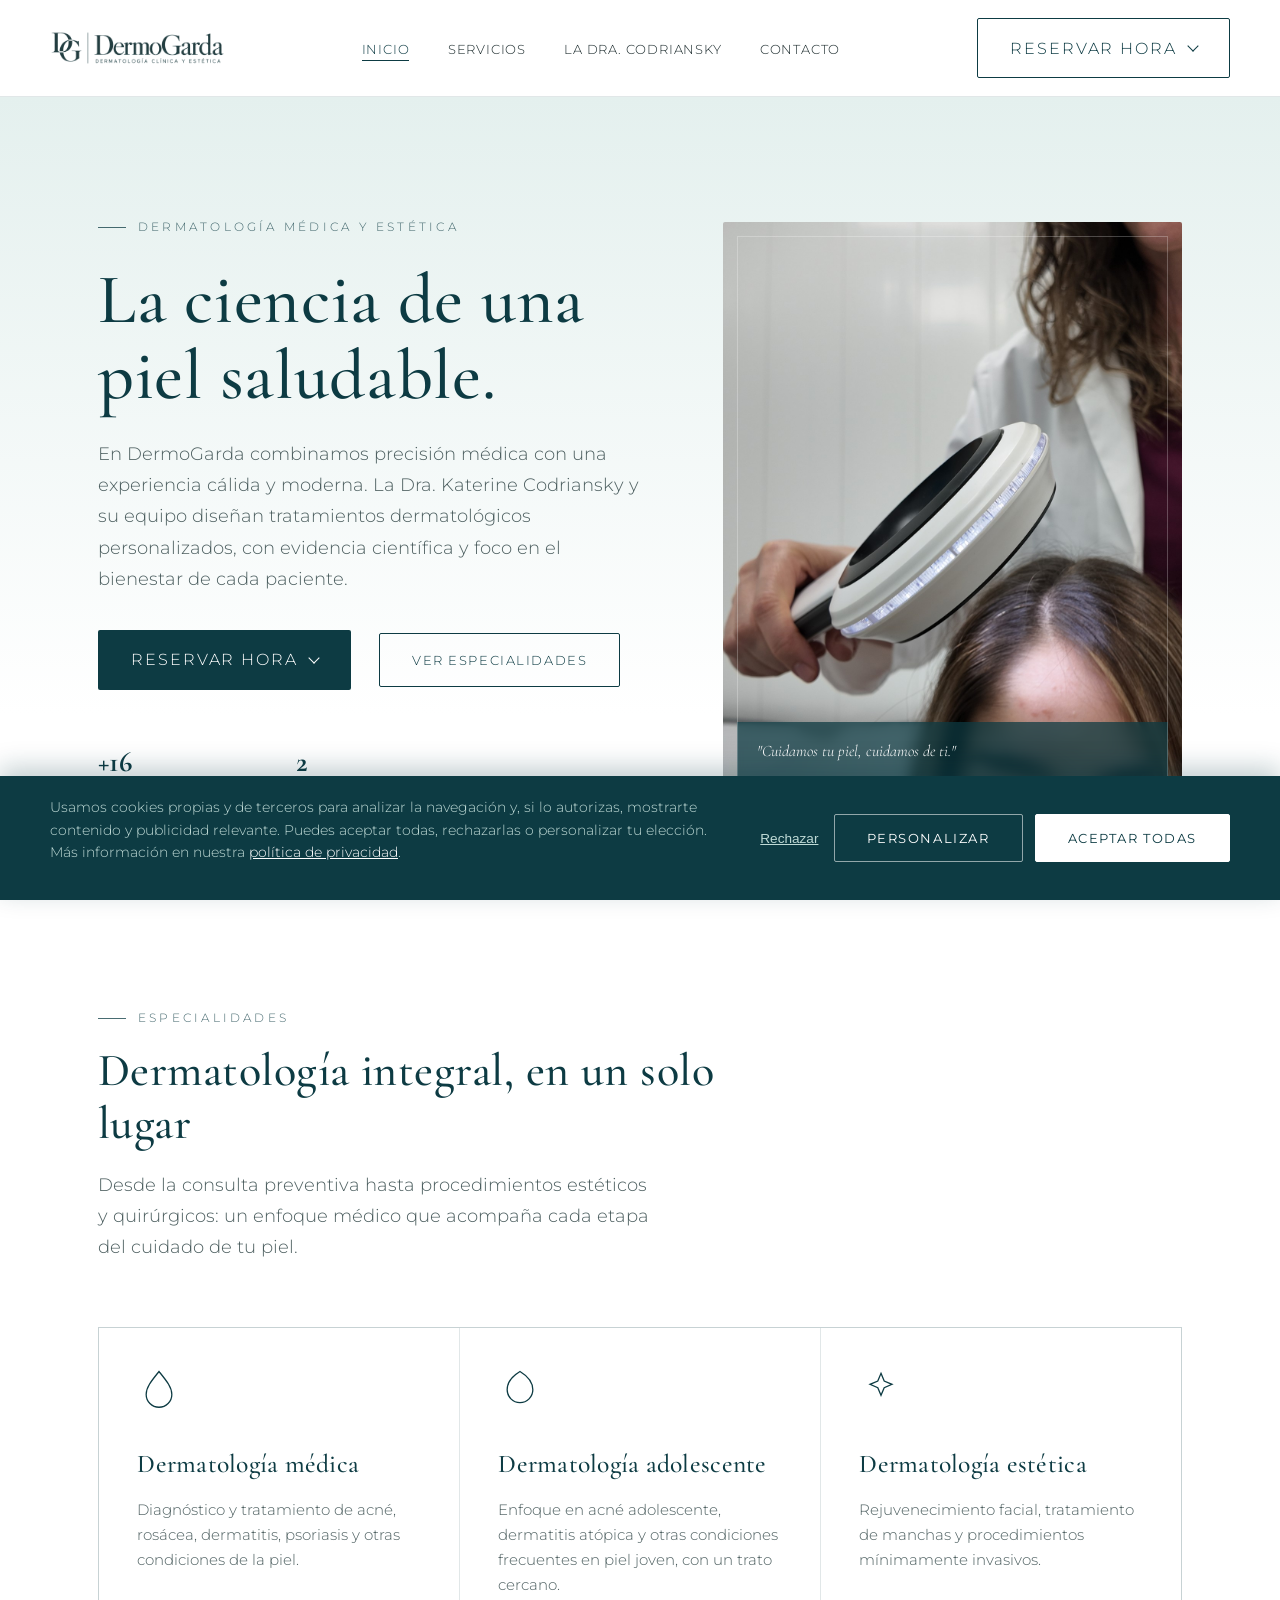
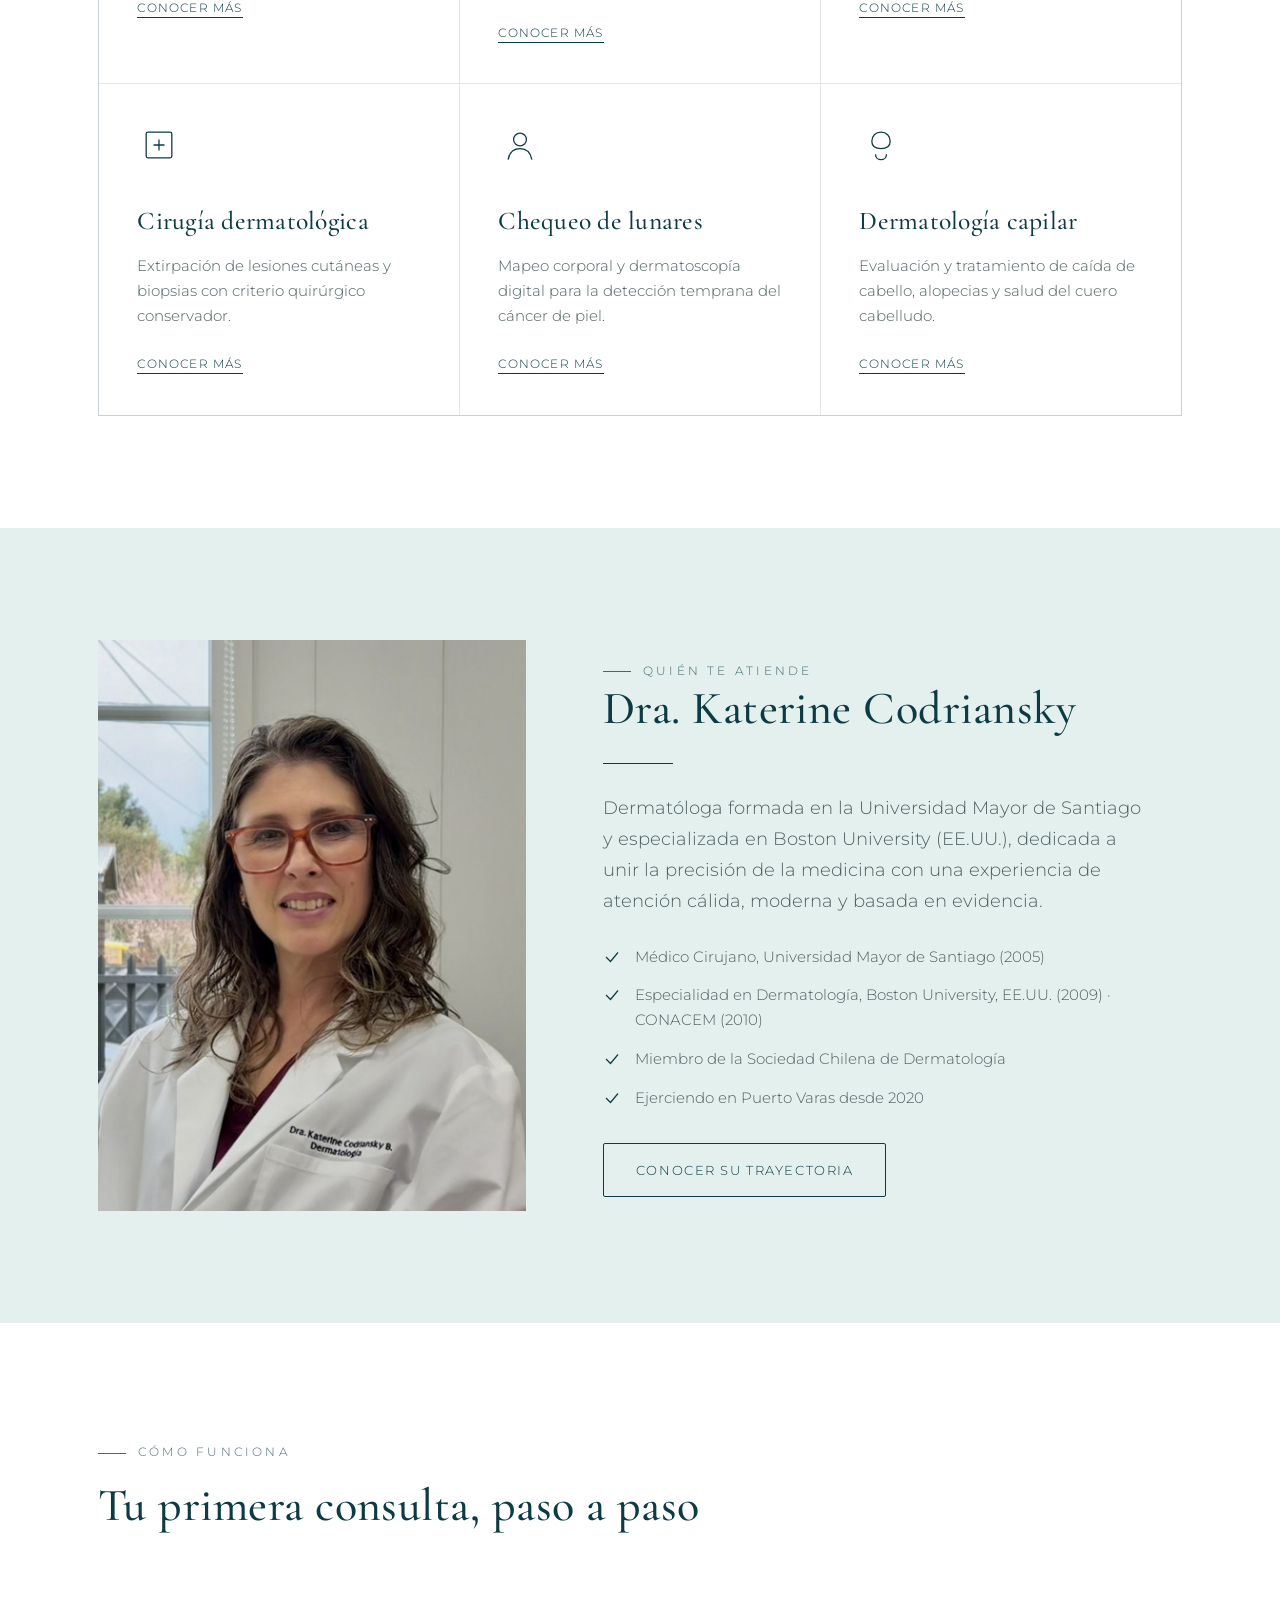
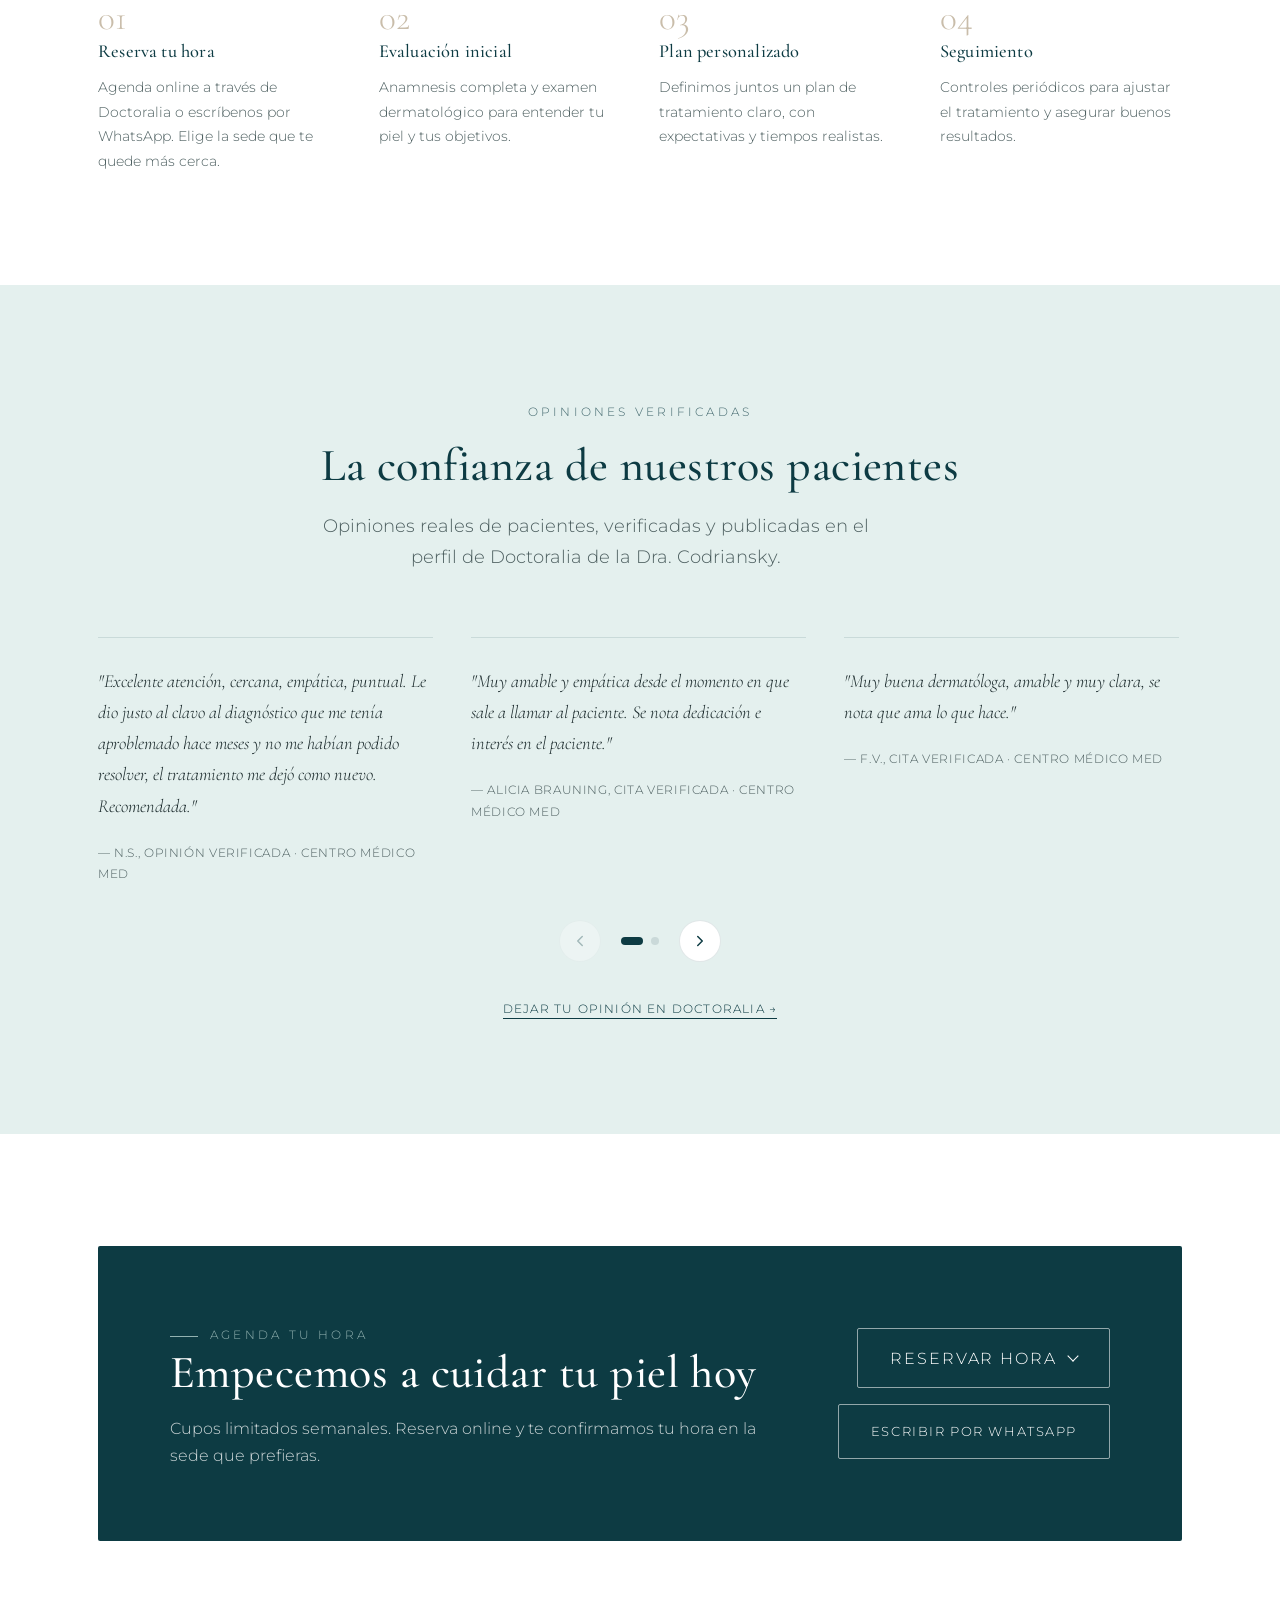
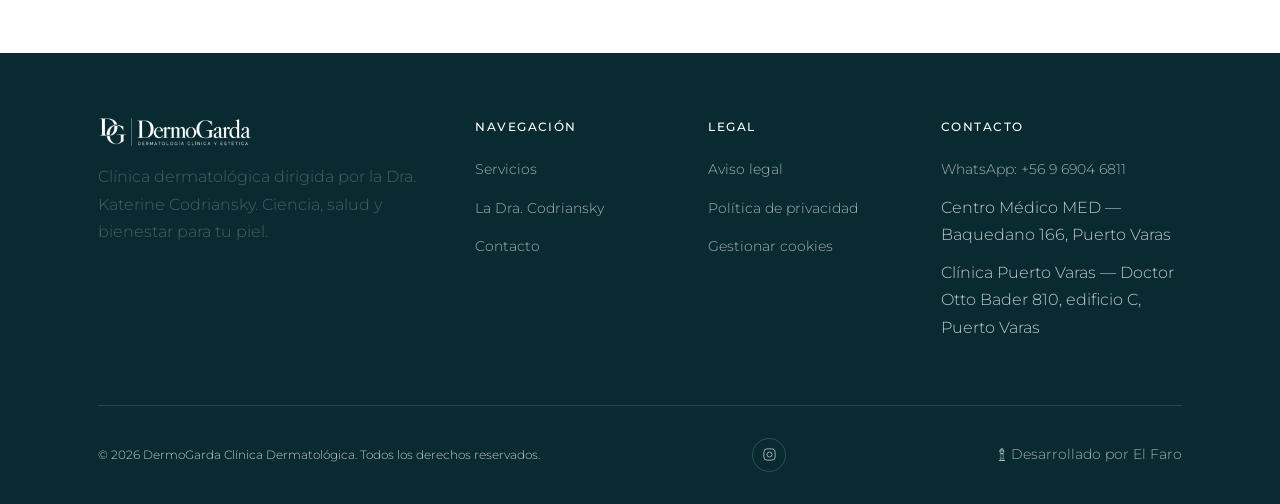
==== index.html @ f6bc2424 "Actualizar alt text del hero (foto de tricoscopía)" ====
<!DOCTYPE html>
<html lang="es-CL">
<head>
<meta charset="UTF-8" />
<meta name="viewport" content="width=device-width, initial-scale=1.0" />
<title>DermoGarda | Clínica Dermatológica de la Dra. Katerine Codriansky en Puerto Varas</title>
<meta name="description" content="DermoGarda es la clínica dermatológica de la Dra. Katerine Codriansky en Puerto Varas. Dermatología médica, estética y quirúrgica con un enfoque científico y cercano. Reserva tu hora online." />
<link rel="canonical" href="https://dermaren-web.netlify.app/" />
<meta name="robots" content="index, follow" />

<!-- Open Graph / Social -->
<meta property="og:type" content="website" />
<meta property="og:site_name" content="DermoGarda — Clínica Dermatológica" />
<meta property="og:title" content="DermoGarda | Clínica Dermatológica de la Dra. Katerine Codriansky" />
<meta property="og:description" content="Dermatología médica, estética y quirúrgica en Puerto Varas. Ciencia, salud y bienestar para tu piel." />
<meta property="og:url" content="https://dermaren-web.netlify.app/" />
<meta property="og:image" content="https://dermaren-web.netlify.app/assets/img/og-dermaren.jpg" />
<meta property="og:locale" content="es_CL" />
<meta name="twitter:card" content="summary_large_image" />

<link rel="icon" href="/favicon.svg" type="image/svg+xml" />
<link rel="manifest" href="/site.webmanifest" />

<!-- Tipografías -->
<link rel="preconnect" href="https://fonts.googleapis.com" />
<link rel="preconnect" href="https://fonts.gstatic.com" crossorigin />
<link href="https://fonts.googleapis.com/css2?family=Cormorant+Garamond:ital,wght@0,400;0,500;0,600;1,400&family=Montserrat:wght@300;400;500;600&display=swap" rel="stylesheet" />

<link rel="stylesheet" href="/assets/css/style.css" />

<!--
  ============================================================
  SLOT: Google Tag Manager (head)
  Reemplazar GTM-XXXXXXX por el ID real del contenedor GTM.
  Desde GTM se administran GA4, Google Ads y Meta Pixel (vía tags),
  evitando así múltiples scripts sueltos en el código fuente.
  ============================================================
-->
<!-- <script>(function(w,d,s,l,i){w[l]=w[l]||[];w[l].push({'gtm.start':new Date().getTime(),event:'gtm.js'});var f=d.getElementsByTagName(s)[0],j=d.createElement(s),dl=l!='dataLayer'?'&l='+l:'';j.async=true;j.src='https://www.googletagmanager.com/gtm.js?id='+i+dl;f.parentNode.insertBefore(j,f);})(window,document,'script','dataLayer','GTM-XXXXXXX');</script> -->

<!-- SLOT: Google Search Console (verificación por meta tag, alternativa a archivo HTML) -->
<!-- <meta name="google-site-verification" content="PENDIENTE_CODIGO_SEARCH_CONSOLE" /> -->

<!-- ============ JSON-LD: MedicalBusiness / Physician (GEO + SEO) ============ -->
<script type="application/ld+json">
{
  "@context": "https://schema.org",
  "@type": "MedicalClinic",
  "name": "DermoGarda Clínica Dermatológica",
  "alternateName": "DermoGarda",
  "url": "https://dermaren-web.netlify.app/",
  "image": "https://dermaren-web.netlify.app/assets/img/og-dermaren.jpg",
  "description": "Clínica dermatológica dirigida por la Dra. Katerine Codriansky, especializada en dermatología médica, estética y quirúrgica en Puerto Varas, Chile.",
  "medicalSpecialty": "Dermatology",
  "priceRange": "$$",
  "telephone": ["+56224756060", "+56969046811"],
  "address": [
    {
      "@type": "PostalAddress",
      "name": "Centro Médico MED",
      "streetAddress": "Baquedano 166",
      "addressLocality": "Puerto Varas",
      "addressRegion": "Región de Los Lagos",
      "postalCode": "5550000",
      "addressCountry": "CL"
    },
    {
      "@type": "PostalAddress",
      "name": "Clínica Puerto Varas",
      "streetAddress": "Doctor Otto Bader 810, Centro Dermatológico, edificio C, 3er piso",
      "addressLocality": "Puerto Varas",
      "addressRegion": "Región de Los Lagos",
      "postalCode": "5610000",
      "addressCountry": "CL"
    }
  ],
  "sameAs": [
    "https://www.doctoralia.cl/perfil/katerine-codriansky",
    "https://www.linkedin.com/in/katerine-codriansky-0890267b/",
    "https://wa.me/56969046811"
  ],
  "contactPoint": {
    "@type": "ContactPoint",
    "contactType": "customer service",
    "telephone": "+56969046811",
    "url": "https://wa.me/56969046811",
    "areaServed": "CL",
    "availableLanguage": "Spanish"
  },
  "founder": {
    "@type": "Physician",
    "name": "Dra. Katerine Codriansky",
    "medicalSpecialty": "Dermatology",
    "jobTitle": "Dermatóloga",
    "alumniOf": [
      { "@type": "CollegeOrUniversity", "name": "Universidad Mayor de Santiago" },
      { "@type": "CollegeOrUniversity", "name": "Boston University" }
    ],
    "memberOf": { "@type": "Organization", "name": "Sociedad Chilena de Dermatología" }
  },
  "potentialAction": {
    "@type": "ReserveAction",
    "target": {
      "@type": "EntryPoint",
      "urlTemplate": "https://www.doctoralia.cl/perfil/katerine-codriansky?saasonly=true",
      "actionPlatform": ["http://schema.org/DesktopWebPlatform", "http://schema.org/MobileWebPlatform"]
    },
    "result": { "@type": "Reservation", "name": "Reserva de hora dermatológica" }
  }
}
</script>
</head>
<body>

<!-- SLOT: Google Tag Manager (noscript, inmediatamente después de <body>) -->
<!-- <noscript><iframe src="https://www.googletagmanager.com/ns.html?id=GTM-XXXXXXX" height="0" width="0" style="display:none;visibility:hidden"></iframe></noscript> -->

<a class="visualmente-oculto" href="#contenido">Saltar al contenido</a>

<div class="cookies-banner" data-cookies-banner hidden role="region" aria-label="Preferencias de cookies">
  <div class="cookies-banner-inner">
    <p class="cookies-banner-texto">
      Usamos cookies propias y de terceros para analizar la navegación y, si lo autorizas, mostrarte contenido y publicidad relevante. Puedes aceptar todas, rechazarlas o personalizar tu elección. Más información en nuestra <a href="/aviso-legal.html#privacidad">política de privacidad</a>.
    </p>
    <div class="cookies-banner-acciones">
      <button type="button" class="btn-texto" data-cookies-rechazar>Rechazar</button>
      <button type="button" class="btn btn-sobre-oscuro" data-cookies-personalizar>Personalizar</button>
      <button type="button" class="btn btn-cookies-aceptar" data-cookies-aceptar>Aceptar todas</button>
    </div>
  </div>
</div>

<div class="cookies-modal" data-cookies-modal hidden role="dialog" aria-modal="true" aria-labelledby="cookies-modal-titulo">
  <div class="cookies-modal-caja">
    <h2 id="cookies-modal-titulo">Preferencias de cookies</h2>
    <p>Elige qué tipos de cookies quieres permitir. Las necesarias no se pueden desactivar porque son indispensables para el funcionamiento del sitio.</p>

    <div class="cookies-categoria">
      <div class="cookies-categoria-info">
        <h3>Necesarias</h3>
        <p>Permiten el funcionamiento básico del sitio (navegación, menú, preferencias). Siempre activas.</p>
      </div>
      <label class="cookies-switch">
        <input type="checkbox" checked disabled aria-label="Cookies necesarias, siempre activas" />
        <span class="cookies-switch-track"></span>
      </label>
    </div>

    <div class="cookies-categoria">
      <div class="cookies-categoria-info">
        <h3>Analíticas</h3>
        <p>Nos ayudan a entender cómo se usa el sitio (Google Analytics) para mejorar la experiencia.</p>
      </div>
      <label class="cookies-switch">
        <input type="checkbox" data-cookies-toggle="analiticas" aria-label="Permitir cookies analíticas" />
        <span class="cookies-switch-track"></span>
      </label>
    </div>

    <div class="cookies-categoria">
      <div class="cookies-categoria-info">
        <h3>Marketing</h3>
        <p>Permiten mostrar publicidad relevante en Google y Meta (Instagram/Facebook) según tu interés.</p>
      </div>
      <label class="cookies-switch">
        <input type="checkbox" data-cookies-toggle="marketing" aria-label="Permitir cookies de marketing" />
        <span class="cookies-switch-track"></span>
      </label>
    </div>

    <div class="cookies-modal-acciones">
      <button type="button" class="btn btn-secundario" data-cookies-cerrar>Cancelar</button>
      <button type="button" class="btn btn-primario" data-cookies-guardar>Guardar preferencias</button>
    </div>
  </div>
</div>

<header class="encabezado">
  <div class="barra-nav contenedor" style="padding-left:0; padding-right:0;">
    <a href="/" class="marca" aria-label="DermoGarda — Inicio">
      <img src="/assets/img/logo-dermogarda.png" alt="DermoGarda — Dermatología clínica y estética" class="marca-logo" width="300" height="58" />
    </a>

    <nav aria-label="Navegación principal">
      <ul class="nav-links">
        <li><a href="/" aria-current="page">Inicio</a></li>
        <li><a href="/servicios.html">Servicios</a></li>
        <li><a href="/sobre-la-doctora.html">La Dra. Codriansky</a></li>
        <li><a href="/contacto.html">Contacto</a></li>
      </ul>
    </nav>

    <div class="nav-cta">
      <div class="reserva-dropdown">
        <button type="button" class="btn btn-secundario reserva-trigger" data-evento-reserva="nav" aria-haspopup="true" aria-expanded="false">Reservar hora</button>
        <div class="reserva-menu" role="menu">
          <div class="reserva-menu-grupo">
            <span class="reserva-menu-titulo">Clínica Puerto Varas (CPV)</span>
            <a href="tel:+56652333250" role="menuitem">Fono +56 65 233 3250</a>
            <a href="tel:+56652333251" role="menuitem">Fono +56 65 233 3251</a>
          </div>
          <div class="reserva-menu-grupo">
            <span class="reserva-menu-titulo">Centro Médico MED</span>
            <a href="https://wa.me/56969046811" target="_blank" rel="noopener" role="menuitem">WhatsApp</a>
            <a href="https://www.doctoralia.cl/perfil/katerine-codriansky?saasonly=true" target="_blank" rel="noopener" role="menuitem">Doctoralia</a>
          </div>
        </div>
      </div>
      <button class="nav-toggle" aria-label="Abrir menú" aria-expanded="false">
        <span></span><span></span><span></span>
      </button>
    </div>
  </div>
</header>

<main id="contenido">

  <!-- HERO -->
  <section class="hero">
    <div class="contenedor hero-grid">
      <div class="hero-copy" data-reveal>
        <span class="kicker">Dermatología médica y estética</span>
        <h1>La ciencia de una piel saludable.</h1>
        <p class="lead">
          En DermoGarda combinamos precisión médica con una experiencia cálida y moderna.
          La Dra. Katerine Codriansky y su equipo diseñan tratamientos dermatológicos
          personalizados, con evidencia científica y foco en el bienestar de cada paciente.
        </p>
        <div class="hero-acciones">
          <div class="reserva-dropdown">
            <button type="button" class="btn btn-primario reserva-trigger" data-evento-reserva="hero" aria-haspopup="true" aria-expanded="false">Reservar hora</button>
            <div class="reserva-menu" role="menu">
              <div class="reserva-menu-grupo">
                <span class="reserva-menu-titulo">Clínica Puerto Varas (CPV)</span>
                <a href="tel:+56652333250" role="menuitem">Fono +56 65 233 3250</a>
                <a href="tel:+56652333251" role="menuitem">Fono +56 65 233 3251</a>
              </div>
              <div class="reserva-menu-grupo">
                <span class="reserva-menu-titulo">Centro Médico MED</span>
                <a href="https://wa.me/56969046811" target="_blank" rel="noopener" role="menuitem">WhatsApp</a>
                <a href="https://www.doctoralia.cl/perfil/katerine-codriansky?saasonly=true" target="_blank" rel="noopener" role="menuitem">Doctoralia</a>
              </div>
            </div>
          </div>
          <a href="/servicios.html" class="btn btn-secundario">Ver especialidades</a>
        </div>

        <div class="hero-confianza">
          <div class="hero-confianza-item"><strong>+16</strong><span>Años de trayectoria</span></div>
          <div class="hero-confianza-item"><strong>2</strong><span>Sedes en Puerto Varas</span></div>
        </div>
      </div>

      <div class="hero-visual" data-reveal>
        <img src="/assets/img/hero-consulta.jpg" alt="Dra. Katerine Codriansky realizando una evaluación capilar con tricoscopio en DermoGarda" loading="eager" />
        <p class="hero-visual-caption">"Cuidamos tu piel, cuidamos de ti."</p>
      </div>
    </div>
  </section>

  <!-- ESPECIALIDADES -->
  <section id="servicios">
    <div class="contenedor">
      <div class="encabezado-seccion" data-reveal>
        <span class="kicker">Especialidades</span>
        <h2>Dermatología integral, en un solo lugar</h2>
        <p class="lead">
          Desde la consulta preventiva hasta procedimientos estéticos y quirúrgicos:
          un enfoque médico que acompaña cada etapa del cuidado de tu piel.
        </p>
      </div>
    </div>

    <div class="contenedor">
      <div class="servicios-grid" data-reveal>
        <article class="servicio-card">
          <svg class="servicio-icono" viewBox="0 0 48 48" fill="none" stroke="currentColor" stroke-width="1.4"><path d="M24 6c8 10 14 17 14 25a14 14 0 1 1-28 0c0-8 6-15 14-25Z"/></svg>
          <h3>Dermatología médica</h3>
          <p>Diagnóstico y tratamiento de acné, rosácea, dermatitis, psoriasis y otras condiciones de la piel.</p>
          <a href="/servicios.html#medica" class="servicio-enlace">Conocer más</a>
        </article>

        <article class="servicio-card">
          <svg class="servicio-icono" viewBox="0 0 48 48" fill="none" stroke="currentColor" stroke-width="1.4"><path d="M24 6C14 12 10 18 10 26a14 14 0 0 0 28 0c0-8-4-14-14-20Z"/></svg>
          <h3>Dermatología adolescente</h3>
          <p>Enfoque en acné adolescente, dermatitis atópica y otras condiciones frecuentes en piel joven, con un trato cercano.</p>
          <a href="/servicios.html#pediatrica" class="servicio-enlace">Conocer más</a>
        </article>

        <article class="servicio-card">
          <svg class="servicio-icono" viewBox="0 0 48 48" fill="none" stroke="currentColor" stroke-width="1.4"><path d="M24 8l3.5 8.4L36 20l-8.5 3.6L24 32l-3.5-8.4L12 20l8.5-3.6L24 8Z"/></svg>
          <h3>Dermatología estética</h3>
          <p>Rejuvenecimiento facial, tratamiento de manchas y procedimientos mínimamente invasivos.</p>
          <a href="/servicios.html#estetica" class="servicio-enlace">Conocer más</a>
        </article>

        <article class="servicio-card">
          <svg class="servicio-icono" viewBox="0 0 48 48" fill="none" stroke="currentColor" stroke-width="1.4"><rect x="10" y="10" width="28" height="28" rx="2"/><path d="M18 24h12M24 18v12"/></svg>
          <h3>Cirugía dermatológica</h3>
          <p>Extirpación de lesiones cutáneas y biopsias con criterio quirúrgico conservador.</p>
          <a href="/servicios.html#cirugia" class="servicio-enlace">Conocer más</a>
        </article>

        <article class="servicio-card">
          <svg class="servicio-icono" viewBox="0 0 48 48" fill="none" stroke="currentColor" stroke-width="1.4"><circle cx="24" cy="18" r="7"/><path d="M11 40c1.5-8 6-12 13-12s11.5 4 13 12"/></svg>
          <h3>Chequeo de lunares</h3>
          <p>Mapeo corporal y dermatoscopía digital para la detección temprana del cáncer de piel.</p>
          <a href="/servicios.html#chequeo" class="servicio-enlace">Conocer más</a>
        </article>

        <article class="servicio-card">
          <svg class="servicio-icono" viewBox="0 0 48 48" fill="none" stroke="currentColor" stroke-width="1.4"><path d="M14 20c0-6 4-10 10-10s10 4 10 10-4 8-10 8-10-2-10-8Z"/><path d="M18 34c0 4 3 6 6 6s6-2 6-6"/></svg>
          <h3>Dermatología capilar</h3>
          <p>Evaluación y tratamiento de caída de cabello, alopecias y salud del cuero cabelludo.</p>
          <a href="/servicios.html#capilar" class="servicio-enlace">Conocer más</a>
        </article>
      </div>
    </div>
  </section>

  <!-- SOBRE LA DOCTORA (resumen) -->
  <section class="seccion-suave">
    <div class="contenedor sobre-grid">
      <div class="sobre-foto" data-reveal>
        <img src="/assets/img/dra-codriansky.jpg" alt="Dra. Katerine Codriansky, dermatóloga fundadora de DermoGarda" />
      </div>
      <div data-reveal>
        <span class="kicker">Quién te atiende</span>
        <h2>Dra. Katerine Codriansky</h2>
        <div class="linea-firma"></div>
        <p class="lead">
          Dermatóloga formada en la Universidad Mayor de Santiago y especializada en
          Boston University (EE.UU.), dedicada a unir la precisión de la medicina con
          una experiencia de atención cálida, moderna y basada en evidencia.
        </p>
        <ul class="lista-credenciales">
          <li><svg viewBox="0 0 24 24" fill="none" stroke="currentColor" stroke-width="1.6"><path d="M4 12l6 6L20 6"/></svg> Médico Cirujano, Universidad Mayor de Santiago (2005)</li>
          <li><svg viewBox="0 0 24 24" fill="none" stroke="currentColor" stroke-width="1.6"><path d="M4 12l6 6L20 6"/></svg> Especialidad en Dermatología, Boston University, EE.UU. (2009) · CONACEM (2010)</li>
          <li><svg viewBox="0 0 24 24" fill="none" stroke="currentColor" stroke-width="1.6"><path d="M4 12l6 6L20 6"/></svg> Miembro de la Sociedad Chilena de Dermatología</li>
          <li><svg viewBox="0 0 24 24" fill="none" stroke="currentColor" stroke-width="1.6"><path d="M4 12l6 6L20 6"/></svg> Ejerciendo en Puerto Varas desde 2020</li>
        </ul>
        <div class="hero-acciones" style="margin-top:2rem;">
          <a href="/sobre-la-doctora.html" class="btn btn-secundario">Conocer su trayectoria</a>
        </div>
      </div>
    </div>
  </section>

  <!-- PROCESO -->
  <section>
    <div class="contenedor">
      <div class="encabezado-seccion" data-reveal>
        <span class="kicker">Cómo funciona</span>
        <h2>Tu primera consulta, paso a paso</h2>
      </div>
      <div class="pasos" data-reveal>
        <div class="paso">
          <h3>Reserva tu hora</h3>
          <p>Agenda online a través de Doctoralia o escríbenos por WhatsApp. Elige la sede que te quede más cerca.</p>
        </div>
        <div class="paso">
          <h3>Evaluación inicial</h3>
          <p>Anamnesis completa y examen dermatológico para entender tu piel y tus objetivos.</p>
        </div>
        <div class="paso">
          <h3>Plan personalizado</h3>
          <p>Definimos juntos un plan de tratamiento claro, con expectativas y tiempos realistas.</p>
        </div>
        <div class="paso">
          <h3>Seguimiento</h3>
          <p>Controles periódicos para ajustar el tratamiento y asegurar buenos resultados.</p>
        </div>
      </div>
    </div>
  </section>

  <!-- TESTIMONIOS -->
  <section class="seccion-suave">
    <div class="contenedor">
      <div class="encabezado-seccion centrado" data-reveal style="margin-left:auto;margin-right:auto;">
        <span class="kicker">Opiniones verificadas</span>
        <h2>La confianza de nuestros pacientes</h2>
        <p class="lead">Opiniones reales de pacientes, verificadas y publicadas en el perfil de Doctoralia de la Dra. Codriansky.</p>
      </div>
      <div class="testimonios-carrusel" data-reveal data-carrusel>
        <div class="testimonios-track" data-carrusel-track tabindex="0" aria-label="Opiniones de pacientes, desplázate para ver más">
          <div class="testimonio" data-carrusel-slide>
            <p>"Excelente atención, cercana, empática, puntual. Le dio justo al clavo al diagnóstico que me tenía aproblemado hace meses y no me habían podido resolver, el tratamiento me dejó como nuevo. Recomendada."</p>
            <div class="testimonio-autor">— N.S., opinión verificada · Centro Médico MED</div>
          </div>
          <div class="testimonio" data-carrusel-slide>
            <p>"Muy amable y empática desde el momento en que sale a llamar al paciente. Se nota dedicación e interés en el paciente."</p>
            <div class="testimonio-autor">— Alicia Brauning, cita verificada · Centro Médico MED</div>
          </div>
          <div class="testimonio" data-carrusel-slide>
            <p>"Muy buena dermatóloga, amable y muy clara, se nota que ama lo que hace."</p>
            <div class="testimonio-autor">— F.V., cita verificada · Centro Médico MED</div>
          </div>
          <div class="testimonio" data-carrusel-slide>
            <p>"Es una muy buena dermatóloga, muy apasionada por lo que hace, dedicada y tiene un excelente trato con los pacientes. Se nota que ama su trabajo y también a los pacientes. Excelente doctora en todos sentidos."</p>
            <div class="testimonio-autor">— B.C.C., opinión verificada · Clínica Puerto Varas</div>
          </div>
          <div class="testimonio" data-carrusel-slide>
            <p>"Excelente atención, 100% recomendable. Muy dedicada, revisa y consulta. Además permite que le hagan consultas. Empática, escucha y resuelve."</p>
            <div class="testimonio-autor">— Adriana, cita verificada · Centro Médico MED</div>
          </div>
        </div>
        <div class="carrusel-controles">
          <button type="button" class="carrusel-btn" data-carrusel-prev aria-label="Opinión anterior">
            <svg viewBox="0 0 24 24" fill="none" stroke="currentColor" stroke-width="2" stroke-linecap="round" stroke-linejoin="round"><path d="M15 18l-6-6 6-6"/></svg>
          </button>
          <div class="carrusel-dots" data-carrusel-dots></div>
          <button type="button" class="carrusel-btn" data-carrusel-next aria-label="Opinión siguiente">
            <svg viewBox="0 0 24 24" fill="none" stroke="currentColor" stroke-width="2" stroke-linecap="round" stroke-linejoin="round"><path d="M9 18l6-6-6-6"/></svg>
          </button>
        </div>
      </div>
      <p style="margin-top:2rem;text-align:center;">
        <a href="https://www.doctoralia.cl/perfil/katerine-codriansky?saasonly=true" target="_blank" rel="noopener" class="servicio-enlace">Dejar tu opinión en Doctoralia →</a>
      </p>
    </div>
  </section>

  <!-- CTA RESERVA -->
  <section>
    <div class="contenedor">
      <div class="cta-reserva" data-reveal>
        <div>
          <span class="kicker" style="color:var(--verde-agua);">Agenda tu hora</span>
          <h2>Empecemos a cuidar tu piel hoy</h2>
          <p>Cupos limitados semanales. Reserva online y te confirmamos tu hora en la sede que prefieras.</p>
        </div>
        <div class="cta-reserva-acciones">
          <div class="reserva-dropdown">
            <button type="button" class="btn btn-sobre-oscuro reserva-trigger" data-evento-reserva="cta_seccion" aria-haspopup="true" aria-expanded="false">Reservar hora</button>
            <div class="reserva-menu" role="menu">
              <div class="reserva-menu-grupo">
                <span class="reserva-menu-titulo">Clínica Puerto Varas (CPV)</span>
                <a href="tel:+56652333250" role="menuitem">Fono +56 65 233 3250</a>
                <a href="tel:+56652333251" role="menuitem">Fono +56 65 233 3251</a>
              </div>
              <div class="reserva-menu-grupo">
                <span class="reserva-menu-titulo">Centro Médico MED</span>
                <a href="https://wa.me/56969046811" target="_blank" rel="noopener" role="menuitem">WhatsApp</a>
                <a href="https://www.doctoralia.cl/perfil/katerine-codriansky?saasonly=true" target="_blank" rel="noopener" role="menuitem">Doctoralia</a>
              </div>
            </div>
          </div>
          <a href="https://wa.me/56969046811" target="_blank" rel="noopener" class="btn btn-sobre-oscuro" data-evento-reserva="cta_whatsapp">Escribir por WhatsApp</a>
        </div>
      </div>
    </div>
  </section>

</main>

<footer class="pie">
  <div class="contenedor">
    <div class="pie-grid">
      <div>
        <div class="pie-marca">
          <img src="/assets/img/logo-dermogarda-blanco.png" alt="DermoGarda" class="pie-marca-logo" width="220" height="43" />
        </div>
        <p>Clínica dermatológica dirigida por la Dra. Katerine Codriansky. Ciencia, salud y bienestar para tu piel.</p>
      </div>
      <div>
        <h4>Navegación</h4>
        <ul>
          <li><a href="/servicios.html">Servicios</a></li>
          <li><a href="/sobre-la-doctora.html">La Dra. Codriansky</a></li>
          <li><a href="/contacto.html">Contacto</a></li>
        </ul>
      </div>
      <div>
        <h4>Legal</h4>
        <ul>
          <li><a href="/aviso-legal.html">Aviso legal</a></li>
          <li><a href="/aviso-legal.html#privacidad">Política de privacidad</a></li>
          <li><a href="/aviso-legal.html#cookies" data-cookies-gestionar>Gestionar cookies</a></li>
        </ul>
      </div>
      <div>
        <h4>Contacto</h4>
        <ul>
          <li><a href="https://wa.me/56969046811" target="_blank" rel="noopener">WhatsApp: +56 9 6904 6811</a></li>
          <li>Centro Médico MED — Baquedano 166, Puerto Varas</li>
          <li>Clínica Puerto Varas — Doctor Otto Bader 810, edificio C, Puerto Varas</li>
        </ul>
      </div>
    </div>
    <div class="pie-bottom">
      <span>© <span data-anio>2026</span> DermoGarda Clínica Dermatológica. Todos los derechos reservados.</span>
      <div class="pie-social">
        <a href="https://www.doctoralia.cl/perfil/katerine-codriansky?saasonly=true" aria-label="Perfil en Doctoralia" target="_blank" rel="noopener"><svg viewBox="0 0 24 24" fill="none" stroke="currentColor" stroke-width="1.5"><rect x="3" y="3" width="18" height="18" rx="5"/><circle cx="12" cy="12" r="4"/></svg></a>
      </div>
      <a href="https://elfaro-pv.com" target="_blank" rel="noopener" class="pie-creditos"><img src="/assets/img/icono-elfaro.png" alt="" class="pie-creditos-icono" />Desarrollado por El Faro</a>
    </div>
  </div>
</footer>

<a class="whatsapp-flotante" href="https://wa.me/56969046811" target="_blank" rel="noopener" aria-label="Escríbenos por WhatsApp" data-evento-reserva="whatsapp_flotante">
  <svg viewBox="0 0 24 24" fill="currentColor"><path d="M12 2a10 10 0 0 0-8.6 15L2 22l5.2-1.4A10 10 0 1 0 12 2Zm0 18a8 8 0 0 1-4.1-1.1l-.3-.2-3 .8.8-2.9-.2-.3A8 8 0 1 1 12 20Zm4.4-5.9c-.2-.1-1.4-.7-1.6-.8-.2-.1-.4-.1-.5.1-.2.2-.6.8-.8 1-.1.1-.3.2-.5.1-.7-.3-1.4-.8-2-1.4-.5-.5-1-1.1-1.4-1.7-.1-.2 0-.4.1-.5.1-.1.2-.3.4-.4.1-.1.2-.3.2-.4.1-.1 0-.3 0-.4-.1-.1-.5-1.3-.7-1.8-.2-.4-.4-.4-.5-.4h-.5c-.2 0-.4.1-.6.3-.9.9-1 2.1-.4 3.2.6 1.1 1.5 2.3 2.7 3.3 1.4 1.2 2.6 1.8 3.5 2.1.8.3 1.5.2 2.1-.1.6-.3 1.1-1 1.2-1.4.1-.4.1-.8 0-.9-.1-.1-.3-.1-.5-.2Z"/></svg>
</a>

<script src="/assets/js/main.js"></script>
</body>
</html>
---- assets/css/style.css ----
/* ============================================================
   DERMAREN — Clínica Dermatológica
   Hoja de estilos principal — enfoque minimalista, editorial.
   Paleta: Azul petróleo / Verde agua / Blanco / Champagne / Beige
   Tipografía: Cormorant Garamond (display) + Montserrat (texto)
   ============================================================ */

:root {
  --azul-petroleo: #0d3b43;
  --azul-petroleo-oscuro: #082a30;
  --verde-agua: #bfdad6;
  --verde-agua-suave: #e4f0ee;
  --blanco: #ffffff;
  --champagne: #e6dcc8;
  --beige: #c9bdaa;
  --texto: #1c2b2d;
  --texto-suave: #4d5f60;
  --borde: rgba(13, 59, 67, 0.12);

  --fuente-display: "Cormorant Garamond", "Times New Roman", serif;
  --fuente-texto: "Montserrat", "Helvetica Neue", Arial, sans-serif;

  --espacio-xs: 0.5rem;
  --espacio-s: 1rem;
  --espacio-m: 2rem;
  --espacio-l: 4rem;
  --espacio-xl: 7rem;

  --radio: 2px;
  --transicion: 420ms cubic-bezier(0.22, 1, 0.36, 1);
}

* { box-sizing: border-box; }

html { scroll-behavior: smooth; }

body {
  margin: 0;
  font-family: var(--fuente-texto);
  color: var(--texto);
  background: var(--blanco);
  line-height: 1.7;
  font-weight: 300;
  -webkit-font-smoothing: antialiased;
}

img { max-width: 100%; display: block; }

a { color: inherit; text-decoration: none; }

.contenedor {
  width: 100%;
  max-width: 1180px;
  margin: 0 auto;
  padding: 0 clamp(1.25rem, 4vw, 3rem);
}

h1, h2, h3, h4 {
  font-family: var(--fuente-display);
  font-weight: 500;
  color: var(--azul-petroleo);
  letter-spacing: 0.01em;
  margin: 0;
}

h1 { font-size: clamp(2.6rem, 5.5vw, 4.6rem); line-height: 1.08; font-weight: 500; }
h2 { font-size: clamp(2rem, 3.6vw, 3rem); line-height: 1.15; }
h3 { font-size: clamp(1.3rem, 2vw, 1.6rem); }

.kicker {
  font-family: var(--fuente-texto);
  text-transform: uppercase;
  letter-spacing: 0.28em;
  font-size: 0.72rem;
  color: var(--azul-petroleo);
  opacity: 0.75;
  display: inline-flex;
  align-items: center;
  gap: 0.75rem;
}

.kicker::before {
  content: "";
  width: 28px;
  height: 1px;
  background: currentColor;
  display: inline-block;
}

p { margin: 0 0 1rem; color: var(--texto-suave); font-weight: 300; }
p:last-child { margin-bottom: 0; }

.lead {
  font-size: 1.15rem;
  color: var(--texto-suave);
  max-width: 46ch;
}

/* ---------- Botones ---------- */
.btn {
  display: inline-flex;
  align-items: center;
  gap: 0.6rem;
  padding: 0.95rem 2rem;
  font-family: var(--fuente-texto);
  font-size: 0.82rem;
  letter-spacing: 0.12em;
  text-transform: uppercase;
  border: 1px solid transparent;
  border-radius: var(--radio);
  cursor: pointer;
  transition: background var(--transicion), color var(--transicion), border-color var(--transicion), transform var(--transicion);
  white-space: nowrap;
}

.btn-primario {
  background: var(--azul-petroleo);
  color: var(--blanco);
}
.btn-primario:hover { background: var(--azul-petroleo-oscuro); transform: translateY(-1px); }

.btn-secundario {
  background: transparent;
  color: var(--azul-petroleo);
  border-color: var(--azul-petroleo);
}
.btn-secundario:hover { background: var(--azul-petroleo); color: var(--blanco); }

.btn-sobre-oscuro {
  background: transparent;
  color: var(--blanco);
  border-color: rgba(255,255,255,0.55);
}
.btn-sobre-oscuro:hover { background: var(--blanco); color: var(--azul-petroleo); }

/* ---------- Header ---------- */
.encabezado {
  position: sticky;
  top: 0;
  z-index: 100;
  background: rgba(255,255,255,0.9);
  backdrop-filter: blur(10px);
  border-bottom: 1px solid var(--borde);
}

.barra-nav {
  display: flex;
  align-items: center;
  justify-content: space-between;
  padding: 1.15rem clamp(1.25rem, 4vw, 3rem);
}

.marca {
  display: flex;
  align-items: center;
  gap: 0.7rem;
  font-family: var(--fuente-display);
}

.marca-logo { height: 34px; width: auto; display: block; }

.nav-links {
  display: flex;
  align-items: center;
  gap: 2.4rem;
  list-style: none;
  margin: 0;
  padding: 0;
}

.nav-links a {
  font-size: 0.82rem;
  letter-spacing: 0.06em;
  text-transform: uppercase;
  color: var(--texto);
  position: relative;
  padding-bottom: 4px;
}

.nav-links a::after {
  content: "";
  position: absolute;
  left: 0; bottom: 0;
  width: 0;
  height: 1px;
  background: var(--azul-petroleo);
  transition: width var(--transicion);
}

.nav-links a:hover::after, .nav-links a[aria-current="page"]::after { width: 100%; }
.nav-links a[aria-current="page"] { color: var(--azul-petroleo); }

.nav-cta { display: flex; align-items: center; gap: 1.5rem; }

.nav-toggle {
  display: none;
  background: none;
  border: none;
  cursor: pointer;
  padding: 0.4rem;
}
.nav-toggle span {
  display: block;
  width: 24px;
  height: 1px;
  background: var(--azul-petroleo);
  margin: 6px 0;
  transition: transform var(--transicion), opacity var(--transicion);
}

/* ---------- Hero ---------- */
.hero {
  position: relative;
  padding: clamp(3.5rem, 9vw, 7rem) 0 clamp(3rem, 7vw, 5rem);
  background: linear-gradient(180deg, var(--verde-agua-suave) 0%, var(--blanco) 78%);
  /* overflow-x (no overflow: hidden en ambos ejes): evita scroll horizontal
     de las animaciones data-reveal sin recortar verticalmente el menú de
     "Reservar hora" cuando se abre cerca del borde inferior de la sección
     (bug reportado 2026-09-16) */
  overflow-x: hidden;
}

.hero-grid {
  display: grid;
  grid-template-columns: 1.1fr 0.9fr;
  gap: clamp(2rem, 5vw, 4rem);
  align-items: center;
}

.hero-copy .kicker { margin-bottom: 1.5rem; }
.hero-copy h1 { margin-bottom: 1.5rem; }
.hero-copy p.lead { margin-bottom: 2.25rem; }

.hero-acciones {
  display: flex;
  align-items: center;
  gap: 1.75rem;
  flex-wrap: wrap;
}

.hero-confianza {
  margin-top: 3rem;
  display: flex;
  gap: clamp(1.5rem, 4vw, 3rem);
  flex-wrap: wrap;
}

.hero-confianza-item {
  display: flex;
  flex-direction: column;
  gap: 0.15rem;
}

.hero-confianza-item strong {
  font-family: var(--fuente-display);
  font-size: 1.8rem;
  color: var(--azul-petroleo);
}

.hero-confianza-item span {
  font-size: 0.7rem;
  letter-spacing: 0.08em;
  text-transform: uppercase;
  color: var(--texto-suave);
}

.hero-visual {
  position: relative;
  aspect-ratio: 4 / 5;
  border-radius: var(--radio);
  overflow: hidden;
  background: var(--azul-petroleo);
}

.hero-visual img { width: 100%; height: 100%; object-fit: cover; }

.hero-visual::after {
  content: "";
  position: absolute;
  inset: 0;
  border: 1px solid rgba(255,255,255,0.25);
  margin: 14px;
  pointer-events: none;
}

.hero-visual-caption {
  position: absolute;
  left: 14px; right: 14px; bottom: 14px;
  padding: 1rem 1.25rem;
  background: rgba(13,59,67,0.72);
  backdrop-filter: blur(6px);
  color: var(--blanco);
  font-family: var(--fuente-display);
  font-size: 1rem;
  font-style: italic;
}

/* ---------- Secciones genéricas ---------- */
section { padding: var(--espacio-xl) 0; }
.seccion-suave { background: var(--verde-agua-suave); }
.seccion-oscura { background: var(--azul-petroleo); color: var(--blanco); }
.seccion-oscura h2, .seccion-oscura h3 { color: var(--blanco); }
.seccion-oscura p { color: rgba(255,255,255,0.78); }
.seccion-oscura .kicker { color: var(--verde-agua); opacity: 1; }

.encabezado-seccion {
  max-width: 640px;
  margin-bottom: var(--espacio-l);
}
.encabezado-seccion .kicker { margin-bottom: 1rem; }
.encabezado-seccion h2 { margin-bottom: 1.15rem; }

.encabezado-seccion.centrado {
  margin-left: auto;
  margin-right: auto;
  text-align: center;
}
.encabezado-seccion.centrado .kicker { justify-content: center; }
.encabezado-seccion.centrado .kicker::before { display: none; }

/* ---------- Sobre / bio ---------- */
.sobre-grid {
  display: grid;
  grid-template-columns: 0.85fr 1.15fr;
  gap: clamp(2.5rem, 6vw, 5rem);
  align-items: center;
}

.sobre-foto {
  position: relative;
  aspect-ratio: 3 / 4;
  overflow: hidden;
}
.sobre-foto img { width: 100%; height: 100%; object-fit: cover; }

/* ---------- Galería doble (dos fotos clínicas por sección de servicio) ---------- */
.galeria-doble {
  display: grid;
  grid-template-columns: 1fr 1fr;
  gap: clamp(0.75rem, 2vw, 1.25rem);
  margin-top: clamp(2rem, 5vw, 3rem);
}
.galeria-doble figure {
  position: relative;
  aspect-ratio: 4 / 3;
  overflow: hidden;
  margin: 0;
}
.galeria-doble img { width: 100%; height: 100%; object-fit: cover; display: block; }
@media (max-width: 640px) {
  .galeria-doble { grid-template-columns: 1fr; }
}

/* ---------- Reservar hora (un solo botón, 2 alternativas por sede) ---------- */
.reserva-dropdown { position: relative; display: inline-flex; }
.reserva-trigger {
  appearance: none;
  -webkit-appearance: none;
  font: inherit;
  line-height: inherit;
}
.reserva-trigger::after {
  content: "";
  display: inline-block;
  width: 7px;
  height: 7px;
  margin-left: 0.15rem;
  border-right: 1.5px solid currentColor;
  border-bottom: 1.5px solid currentColor;
  transform: translateY(-2px) rotate(45deg);
  transition: transform var(--transicion);
}
.reserva-dropdown.abierto .reserva-trigger::after { transform: translateY(1px) rotate(225deg); }

.reserva-menu {
  position: absolute;
  top: calc(100% + 0.65rem);
  left: 0;
  /* z-index por encima del banner de cookies (200) para que sus opciones
     no queden tapadas antes de aceptar/rechazar (bug reportado 2026-09-16) */
  z-index: 205;
  min-width: 258px;
  background: var(--blanco);
  border: 1px solid var(--borde);
  border-radius: var(--radio);
  box-shadow: 0 20px 45px rgba(13, 59, 67, 0.16);
  padding: 1.1rem 1.2rem;
  display: none;
}
.reserva-dropdown.abierto .reserva-menu { display: block; }
.nav-cta .reserva-menu { left: auto; right: 0; }

.reserva-menu-grupo + .reserva-menu-grupo {
  margin-top: 0.95rem;
  padding-top: 0.95rem;
  border-top: 1px solid var(--borde);
}
.reserva-menu-titulo {
  display: block;
  font-family: var(--fuente-texto);
  font-size: 0.7rem;
  font-weight: 600;
  letter-spacing: 0.09em;
  text-transform: uppercase;
  color: var(--texto-suave);
  margin-bottom: 0.5rem;
}
.reserva-menu a {
  display: block;
  padding: 0.3rem 0;
  color: var(--texto);
  font-family: var(--fuente-texto);
  font-size: 0.92rem;
  text-decoration: none;
}
.reserva-menu a:hover, .reserva-menu a:focus-visible { color: var(--azul-petroleo); }

.linea-firma {
  width: 70px;
  height: 1px;
  background: var(--azul-petroleo);
  margin: 1.75rem 0;
}

.lista-credenciales {
  list-style: none;
  margin: 1.75rem 0 0;
  padding: 0;
  display: flex;
  flex-direction: column;
  gap: 0.85rem;
}

.lista-credenciales li {
  display: flex;
  gap: 0.9rem;
  align-items: flex-start;
  font-size: 0.92rem;
  color: var(--texto-suave);
}

.lista-credenciales svg { flex: none; width: 18px; height: 18px; margin-top: 3px; color: var(--azul-petroleo); }

/* ---------- Servicios (grid) ---------- */
.servicios-grid {
  display: grid;
  grid-template-columns: repeat(3, 1fr);
  gap: 1px;
  background: var(--borde);
  border: 1px solid var(--borde);
}

.servicio-card {
  background: var(--blanco);
  padding: clamp(2rem, 3vw, 2.75rem);
  transition: background var(--transicion);
}

.servicio-card:hover { background: var(--verde-agua-suave); }

.servicio-icono {
  width: 44px;
  height: 44px;
  color: var(--azul-petroleo);
  margin-bottom: 1.5rem;
}

.servicio-card h3 { margin-bottom: 0.75rem; }
.servicio-card p { font-size: 0.92rem; margin-bottom: 1.25rem; }

.servicio-enlace {
  font-size: 0.75rem;
  letter-spacing: 0.1em;
  text-transform: uppercase;
  color: var(--azul-petroleo);
  border-bottom: 1px solid currentColor;
  padding-bottom: 2px;
}

/* ---------- Proceso / pasos ---------- */
.pasos {
  display: grid;
  grid-template-columns: repeat(4, 1fr);
  gap: clamp(1.5rem, 3vw, 2.5rem);
  counter-reset: paso;
}

.paso { position: relative; padding-top: 2.5rem; }
.paso::before {
  counter-increment: paso;
  content: counter(paso, decimal-leading-zero);
  font-family: var(--fuente-display);
  font-size: 2.2rem;
  color: var(--beige);
  position: absolute;
  top: -0.5rem;
  left: 0;
}
.paso h3 { font-size: 1.15rem; margin-bottom: 0.5rem; }
.paso p { font-size: 0.9rem; }

/* ---------- Testimonios (carrusel) ---------- */
.testimonios-carrusel {
  position: relative;
}

.testimonios-track {
  display: flex;
  gap: clamp(1.5rem, 3vw, 2.5rem);
  overflow-x: auto;
  scroll-snap-type: x proximity;
  padding-bottom: 0.25rem;
  -webkit-overflow-scrolling: touch;
  scrollbar-width: none;
  -ms-overflow-style: none;
}

.testimonios-track::-webkit-scrollbar {
  display: none;
}

.testimonio {
  flex: 0 0 100%;
  scroll-snap-align: start;
  border-top: 1px solid var(--borde);
  padding-top: 1.75rem;
}

@media (min-width: 760px) {
  .testimonio { flex: 0 0 calc(50% - 1.25rem); }
}

@media (min-width: 1020px) {
  .testimonio { flex: 0 0 calc(33.333% - 1.667rem); }
}

.testimonio p {
  font-family: var(--fuente-display);
  font-style: italic;
  font-size: 1.15rem;
  color: var(--texto);
}

.testimonio-autor {
  margin-top: 1.25rem;
  font-size: 0.78rem;
  letter-spacing: 0.05em;
  text-transform: uppercase;
  color: var(--texto-suave);
}

.carrusel-controles {
  display: flex;
  align-items: center;
  justify-content: center;
  gap: 1.25rem;
  margin-top: 2rem;
}

.carrusel-btn {
  width: 42px;
  height: 42px;
  flex: none;
  border-radius: 50%;
  border: 1px solid var(--borde);
  background: var(--blanco);
  color: var(--azul-petroleo);
  display: flex;
  align-items: center;
  justify-content: center;
  cursor: pointer;
  transition: background 0.2s ease, color 0.2s ease, border-color 0.2s ease;
}

.carrusel-btn svg {
  width: 18px;
  height: 18px;
}

.carrusel-btn:hover {
  background: var(--azul-petroleo);
  color: var(--blanco);
  border-color: var(--azul-petroleo);
}

.carrusel-btn:disabled {
  opacity: 0.3;
  cursor: default;
  pointer-events: none;
}

.carrusel-dots {
  display: flex;
  align-items: center;
  gap: 0.5rem;
}

.carrusel-dot {
  width: 8px;
  height: 8px;
  padding: 0;
  border: none;
  border-radius: 4px;
  background: var(--borde);
  cursor: pointer;
  transition: background 0.2s ease, width 0.2s ease;
}

.carrusel-dot.activo {
  width: 22px;
  background: var(--azul-petroleo);
}

/* ---------- CTA reserva ---------- */
.cta-reserva {
  background: var(--azul-petroleo);
  color: var(--blanco);
  border-radius: var(--radio);
  padding: clamp(2.5rem, 6vw, 4.5rem);
  display: grid;
  grid-template-columns: 1.3fr 0.7fr;
  gap: 2rem;
  align-items: center;
}
.cta-reserva h2 { color: var(--blanco); margin-bottom: 1rem; }
.cta-reserva p { color: rgba(255,255,255,0.78); }
.cta-reserva-acciones { display: flex; justify-content: flex-end; gap: 1rem; flex-wrap: wrap; }

/* ---------- FAQ ---------- */
.faq-lista { display: flex; flex-direction: column; }
.faq-item { border-bottom: 1px solid var(--borde); }
.faq-pregunta {
  width: 100%;
  display: flex;
  justify-content: space-between;
  align-items: center;
  gap: 1rem;
  padding: 1.6rem 0;
  background: none;
  border: none;
  text-align: left;
  cursor: pointer;
  font-family: var(--fuente-display);
  font-size: 1.15rem;
  color: var(--azul-petroleo);
}
.faq-pregunta .signo { font-size: 1.4rem; font-weight: 300; transition: transform var(--transicion); flex: none; }
.faq-item[data-abierto="true"] .signo { transform: rotate(45deg); }
.faq-respuesta {
  max-height: 0;
  overflow: hidden;
  transition: max-height var(--transicion);
}
.faq-respuesta-inner { padding-bottom: 1.6rem; max-width: 62ch; }
.faq-item[data-abierto="true"] .faq-respuesta { max-height: 300px; }

/* ---------- Formulario contacto ---------- */
.form-grid {
  display: grid;
  grid-template-columns: 1fr 1fr;
  gap: 1.25rem 1.5rem;
}
.form-grid .campo-full { grid-column: 1 / -1; }

.campo label {
  display: block;
  font-size: 0.72rem;
  letter-spacing: 0.1em;
  text-transform: uppercase;
  color: var(--texto-suave);
  margin-bottom: 0.5rem;
}

.campo input, .campo select, .campo textarea {
  width: 100%;
  border: none;
  border-bottom: 1px solid var(--borde);
  background: transparent;
  padding: 0.65rem 0.1rem;
  font-family: var(--fuente-texto);
  font-size: 0.95rem;
  color: var(--texto);
  transition: border-color var(--transicion);
}
.campo input:focus, .campo select:focus, .campo textarea:focus {
  outline: none;
  border-color: var(--azul-petroleo);
}
.campo textarea { resize: vertical; min-height: 100px; }

.form-nota { font-size: 0.78rem; color: var(--texto-suave); margin-top: 1rem; }

/* ---------- Info de contacto (tarjetas) ---------- */
.info-contacto {
  display: grid;
  grid-template-columns: repeat(2, 1fr);
  gap: 1.5rem;
}
.info-card {
  border: 1px solid var(--borde);
  padding: 2rem;
}
.info-card svg { width: 26px; height: 26px; color: var(--azul-petroleo); margin-bottom: 1rem; }
.info-card h3 { font-size: 1.05rem; margin-bottom: 0.5rem; }
.info-card p { font-size: 0.9rem; }
.info-card .marcado-pendiente { color: var(--azul-petroleo); font-weight: 600; }

.marcado-pendiente {
  background: linear-gradient(transparent 60%, var(--champagne) 60%);
  padding: 0 0.1rem;
}

/* ---------- Mapa ---------- */
.mapa-embed {
  aspect-ratio: 16 / 7;
  background: var(--verde-agua-suave);
  border: 1px solid var(--borde);
  display: flex;
  align-items: center;
  justify-content: center;
  color: var(--texto-suave);
  font-size: 0.85rem;
  text-align: center;
  padding: 2rem;
}
.mapa-embed--dual {
  aspect-ratio: auto;
  display: grid;
  grid-template-columns: 1fr 1fr;
  gap: 1.5rem;
  background: none;
  border: none;
  padding: 0;
}
@media (max-width: 760px) {
  .mapa-embed--dual { grid-template-columns: 1fr; }
}

/* ---------- Footer ---------- */
.pie {
  background: var(--azul-petroleo-oscuro);
  color: rgba(255,255,255,0.75);
  padding: var(--espacio-l) 0 var(--espacio-m);
}

.pie-grid {
  display: grid;
  grid-template-columns: 1.4fr 0.8fr 0.8fr 1fr;
  gap: 2.5rem;
  padding-bottom: var(--espacio-l);
  border-bottom: 1px solid rgba(255,255,255,0.12);
}

.pie-marca { display: flex; align-items: center; margin-bottom: 1rem; }
.pie-marca-logo { height: 30px; width: auto; display: block; }

.pie h4 {
  color: var(--blanco);
  font-family: var(--fuente-texto);
  font-size: 0.75rem;
  letter-spacing: 0.12em;
  text-transform: uppercase;
  margin-bottom: 1.1rem;
  font-weight: 500;
}

.pie ul { list-style: none; margin: 0; padding: 0; display: flex; flex-direction: column; gap: 0.7rem; }
.pie a { font-size: 0.88rem; opacity: 0.85; transition: opacity var(--transicion); }
.pie a:hover { opacity: 1; }

.pie-bottom {
  padding-top: var(--espacio-m);
  display: flex;
  justify-content: space-between;
  align-items: center;
  flex-wrap: wrap;
  gap: 1rem;
  font-size: 0.78rem;
}

.pie-social { display: flex; gap: 1rem; }
.pie-social a { width: 34px; height: 34px; border: 1px solid rgba(255,255,255,0.2); border-radius: 50%; display: flex; align-items: center; justify-content: center; }
.pie-social svg { width: 15px; height: 15px; }

.pie-creditos { display: flex; align-items: center; gap: 0.4rem; font-size: 0.72rem; opacity: 0.5; transition: opacity var(--transicion); }
.pie-creditos:hover { opacity: 0.85; }
.pie-creditos-icono { height: 13px; width: auto; display: block; }

/* ---------- WhatsApp flotante ---------- */
.whatsapp-flotante {
  position: fixed;
  right: clamp(1rem, 3vw, 2rem);
  bottom: clamp(1rem, 3vw, 2rem);
  z-index: 90;
  width: 56px;
  height: 56px;
  border-radius: 50%;
  background: var(--azul-petroleo);
  color: var(--blanco);
  display: flex;
  align-items: center;
  justify-content: center;
  box-shadow: 0 8px 24px rgba(13,59,67,0.35);
  transition: transform var(--transicion);
}
.whatsapp-flotante:hover { transform: scale(1.06); }
.whatsapp-flotante svg { width: 24px; height: 24px; }

/* ---------- Utilidad: oculto visualmente pero accesible ---------- */
.visualmente-oculto {
  position: absolute;
  width: 1px;
  height: 1px;
  padding: 0;
  margin: -1px;
  overflow: hidden;
  clip: rect(0, 0, 0, 0);
  white-space: nowrap;
  border: 0;
}
/* El enlace "Saltar al contenido" debe verse al recibir foco de teclado */
a.visualmente-oculto:focus {
  position: fixed;
  top: 0.75rem;
  left: 0.75rem;
  width: auto;
  height: auto;
  padding: 0.7rem 1.2rem;
  margin: 0;
  clip: auto;
  white-space: normal;
  overflow: visible;
  background: var(--azul-petroleo);
  color: var(--blanco);
  border-radius: var(--radio);
  z-index: 9999;
  font-size: 0.85rem;
  letter-spacing: 0.03em;
}

/* ---------- Banner de cookies (Ley 19.628 / Ley 21.719, Chile) ---------- */
.cookies-banner {
  position: fixed;
  left: 0;
  right: 0;
  bottom: 0;
  z-index: 200;
  background: var(--azul-petroleo);
  color: var(--blanco);
  padding: 1.25rem clamp(1rem, 4vw, 2.5rem);
  box-shadow: 0 -8px 24px rgba(13,59,67,0.25);
}
.cookies-banner[hidden] { display: none; }
.cookies-banner-inner {
  max-width: 1180px;
  margin: 0 auto;
  display: flex;
  flex-wrap: wrap;
  align-items: center;
  justify-content: space-between;
  gap: 1.25rem 2rem;
}
.cookies-banner-texto { flex: 1 1 420px; font-size: 0.88rem; line-height: 1.6; color: var(--verde-agua); }
.cookies-banner-texto a { color: var(--blanco); text-decoration: underline; }
.cookies-banner-acciones { display: flex; flex-wrap: wrap; gap: 0.75rem; }
.cookies-banner .btn-sobre-oscuro { white-space: nowrap; }
.btn-cookies-aceptar { background: var(--blanco); color: var(--azul-petroleo); border-color: var(--blanco); white-space: nowrap; }
.btn-cookies-aceptar:hover { background: var(--verde-agua); border-color: var(--verde-agua); }
.cookies-banner .btn-texto {
  background: none;
  border: none;
  color: var(--verde-agua);
  text-decoration: underline;
  font-size: 0.85rem;
  cursor: pointer;
  padding: 0.6rem 0.2rem;
}

.cookies-modal {
  position: fixed;
  inset: 0;
  z-index: 210;
  background: rgba(13,59,67,0.55);
  display: flex;
  align-items: center;
  justify-content: center;
  padding: 1.5rem;
}
.cookies-modal[hidden] { display: none; }
.cookies-modal-caja {
  background: var(--blanco);
  color: var(--azul-petroleo);
  max-width: 560px;
  width: 100%;
  max-height: 85vh;
  overflow-y: auto;
  border-radius: 8px;
  padding: clamp(1.5rem, 4vw, 2.5rem);
}
.cookies-modal-caja h2 { margin-bottom: 0.5rem; }
.cookies-modal-caja p { font-size: 0.9rem; color: var(--texto-suave); margin-bottom: 1.25rem; }
.cookies-categoria {
  display: flex;
  align-items: flex-start;
  justify-content: space-between;
  gap: 1rem;
  padding: 1rem 0;
  border-top: 1px solid var(--borde);
}
.cookies-categoria:first-of-type { border-top: none; }
.cookies-categoria-info h3 { font-size: 0.95rem; margin-bottom: 0.3rem; }
.cookies-categoria-info p { margin-bottom: 0; font-size: 0.82rem; }
.cookies-switch { position: relative; flex: none; width: 42px; height: 24px; }
.cookies-switch input { position: absolute; opacity: 0; width: 100%; height: 100%; margin: 0; cursor: pointer; }
.cookies-switch-track {
  position: absolute; inset: 0; border-radius: 999px; background: var(--borde);
  transition: background var(--transicion);
}
.cookies-switch-track::before {
  content: ""; position: absolute; top: 3px; left: 3px; width: 18px; height: 18px;
  border-radius: 50%; background: var(--blanco); transition: transform var(--transicion);
  box-shadow: 0 1px 3px rgba(0,0,0,0.2);
}
.cookies-switch input:checked + .cookies-switch-track { background: var(--azul-petroleo); }
.cookies-switch input:checked + .cookies-switch-track::before { transform: translateX(18px); }
.cookies-switch input:disabled + .cookies-switch-track { background: var(--verde-agua); opacity: 0.7; }
.cookies-modal-acciones { display: flex; flex-wrap: wrap; gap: 0.75rem; margin-top: 1.5rem; }
@media (max-width: 640px) {
  .cookies-banner-acciones { width: 100%; justify-content: flex-start; }
}

/* ---------- Utilidades de animación ----------
   El estado oculto SOLO se activa si JS confirma soporte (clase .js-reveal
   en <body>), para que el contenido sea siempre visible sin JavaScript
   (accesibilidad, SEO y GEO: el texto nunca depende del script). */
body.js-reveal [data-reveal] {
  opacity: 0;
  transform: translateY(18px);
  transition: opacity 900ms ease, transform 900ms ease;
}
/* transform: none (no translateY(0)) al terminar: cualquier valor de transform
   distinto de "none", aunque sea 0px, deja el elemento como un nuevo contexto
   de apilamiento CSS para siempre, lo que atrapaba el menú de "Reservar hora"
   (dentro de .hero-copy[data-reveal]) por debajo del banner de cookies sin
   importar su z-index. Con "none" el contexto desaparece al terminar la
   transición y el z-index del menú vuelve a compararse normalmente contra el
   resto de la página (bug reportado 2026-09-16). */
body.js-reveal [data-reveal].en-vista { opacity: 1; transform: none; }

/* ---------- Breadcrumb ---------- */
.migas {
  font-size: 0.75rem;
  letter-spacing: 0.06em;
  text-transform: uppercase;
  color: var(--texto-suave);
  padding: 1.5rem 0 0;
}
.migas a { color: var(--texto-suave); }
.migas a:hover { color: var(--azul-petroleo); }

/* ---------- Página interior header ---------- */
.pagina-hero {
  padding: clamp(3rem, 7vw, 5rem) 0 clamp(2.5rem, 5vw, 3.5rem);
  background: var(--verde-agua-suave);
}
.pagina-hero .kicker { margin-bottom: 1.25rem; }
.pagina-hero p.lead { margin-top: 1.25rem; }

/* ============================================================
   Responsive
   ============================================================ */
/* Franja intermedia entre el menú hamburguesa (<=760px) y el ancho donde el
   nav de escritorio cabe cómodo: sin esto, "La Dra. Codriansky" se parte en
   2 líneas y el header queda roto/superpuesto (bug reportado 2026-09-08). */
@media (max-width: 1080px) and (min-width: 761px) {
  .barra-nav { padding-left: clamp(1rem, 2.5vw, 1.75rem); padding-right: clamp(1rem, 2.5vw, 1.75rem); }
  .nav-links { gap: clamp(0.9rem, 2vw, 1.6rem); }
  .nav-links a { font-size: 0.72rem; white-space: nowrap; }
  .marca-logo { height: 27px; }
  .reserva-trigger { padding: 0.75rem 1.15rem; font-size: 0.72rem; }
}

@media (max-width: 980px) {
  .hero-grid, .sobre-grid { grid-template-columns: 1fr; }
  .hero-visual { order: -1; max-width: 420px; margin: 0 auto; }
  .servicios-grid { grid-template-columns: repeat(2, 1fr); }
  .pasos { grid-template-columns: repeat(2, 1fr); row-gap: 2.5rem; }
  .cta-reserva { grid-template-columns: 1fr; text-align: left; }
  .cta-reserva-acciones { justify-content: flex-start; }
  .info-contacto { grid-template-columns: 1fr; }
  .pie-grid { grid-template-columns: 1fr 1fr; row-gap: 2.5rem; }
}

@media (max-width: 760px) {
  .nav-links, .nav-cta .btn-secundario { display: none; }
  .nav-toggle { display: block; }
  body.menu-abierto .nav-links {
    display: flex;
    position: fixed;
    inset: 72px 0 0 0;
    background: var(--blanco);
    flex-direction: column;
    align-items: flex-start;
    padding: var(--espacio-l) clamp(1.25rem, 4vw, 3rem);
    gap: 1.75rem;
    z-index: 99;
  }
  body.menu-abierto .nav-links a { font-size: 1.1rem; }
  .servicios-grid { grid-template-columns: 1fr; }
  .pasos { grid-template-columns: 1fr; }
  .form-grid { grid-template-columns: 1fr; }
  .pie-grid { grid-template-columns: 1fr; }
}
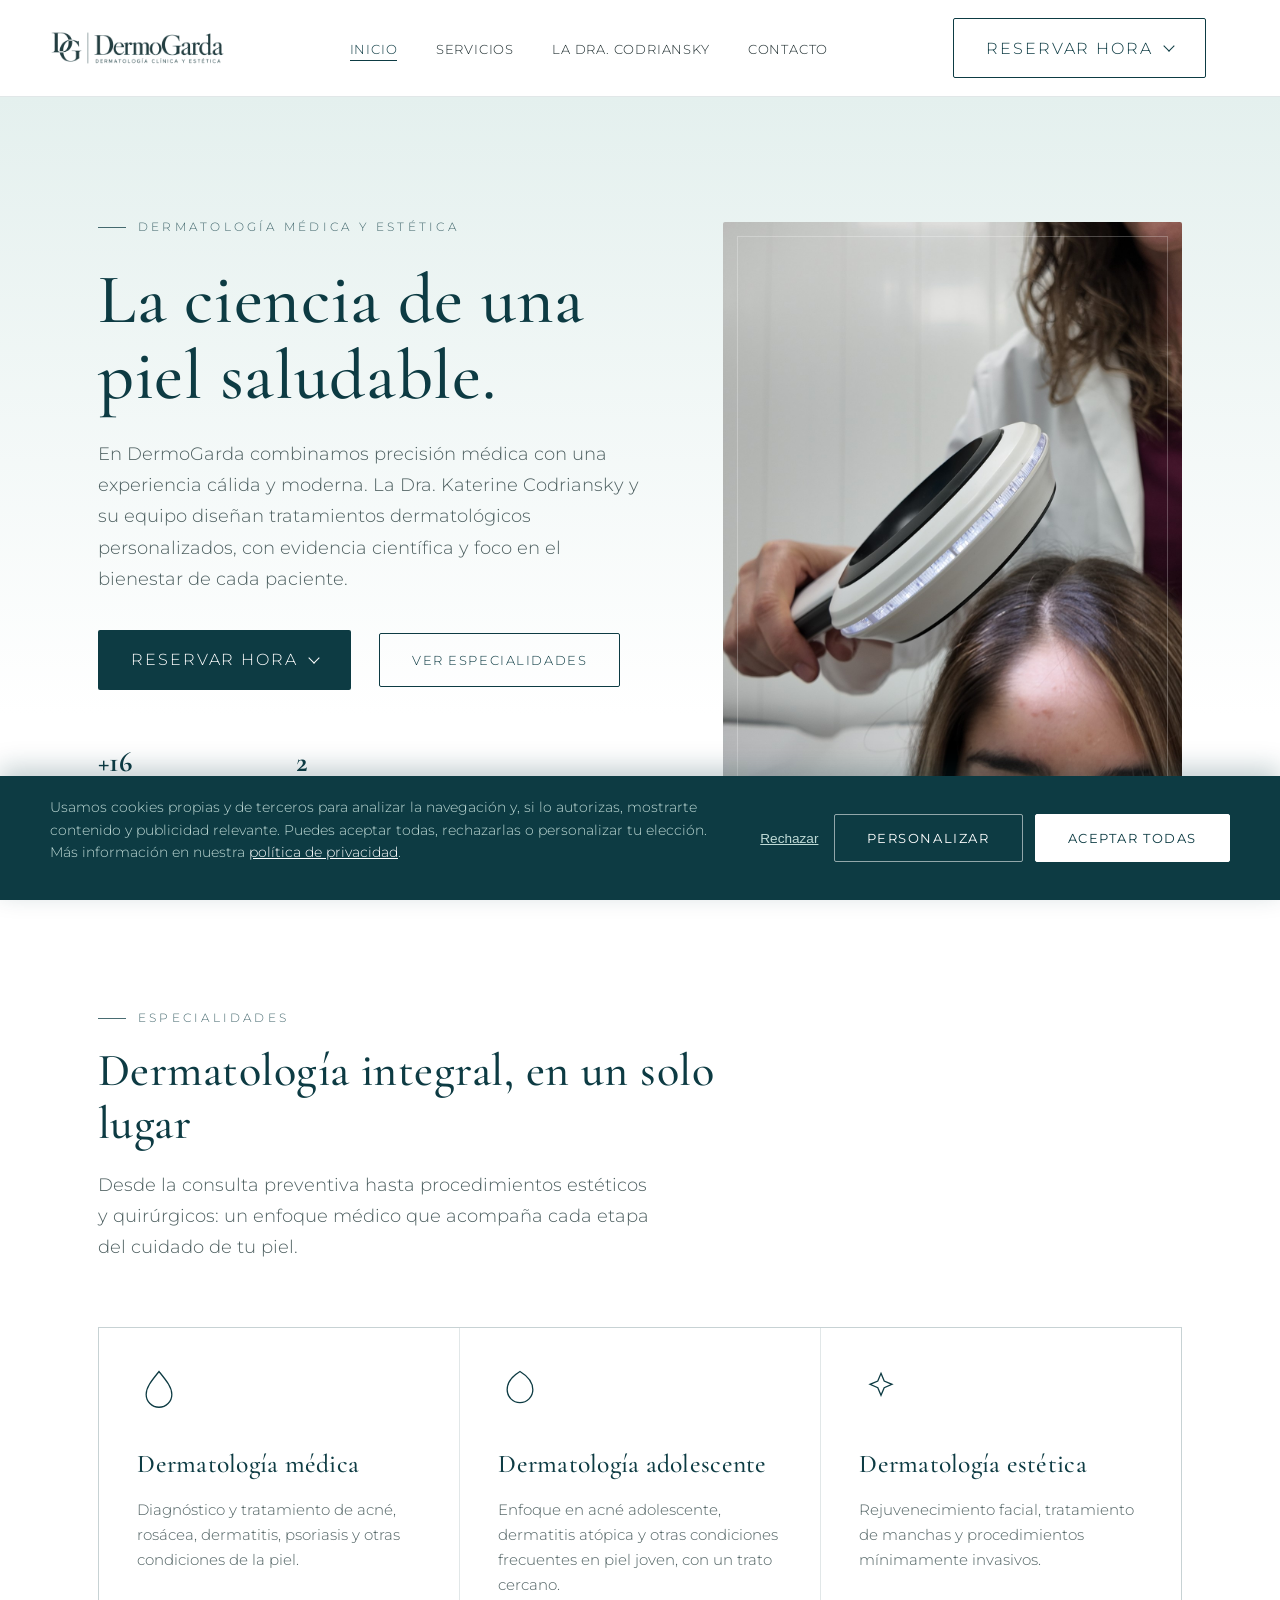
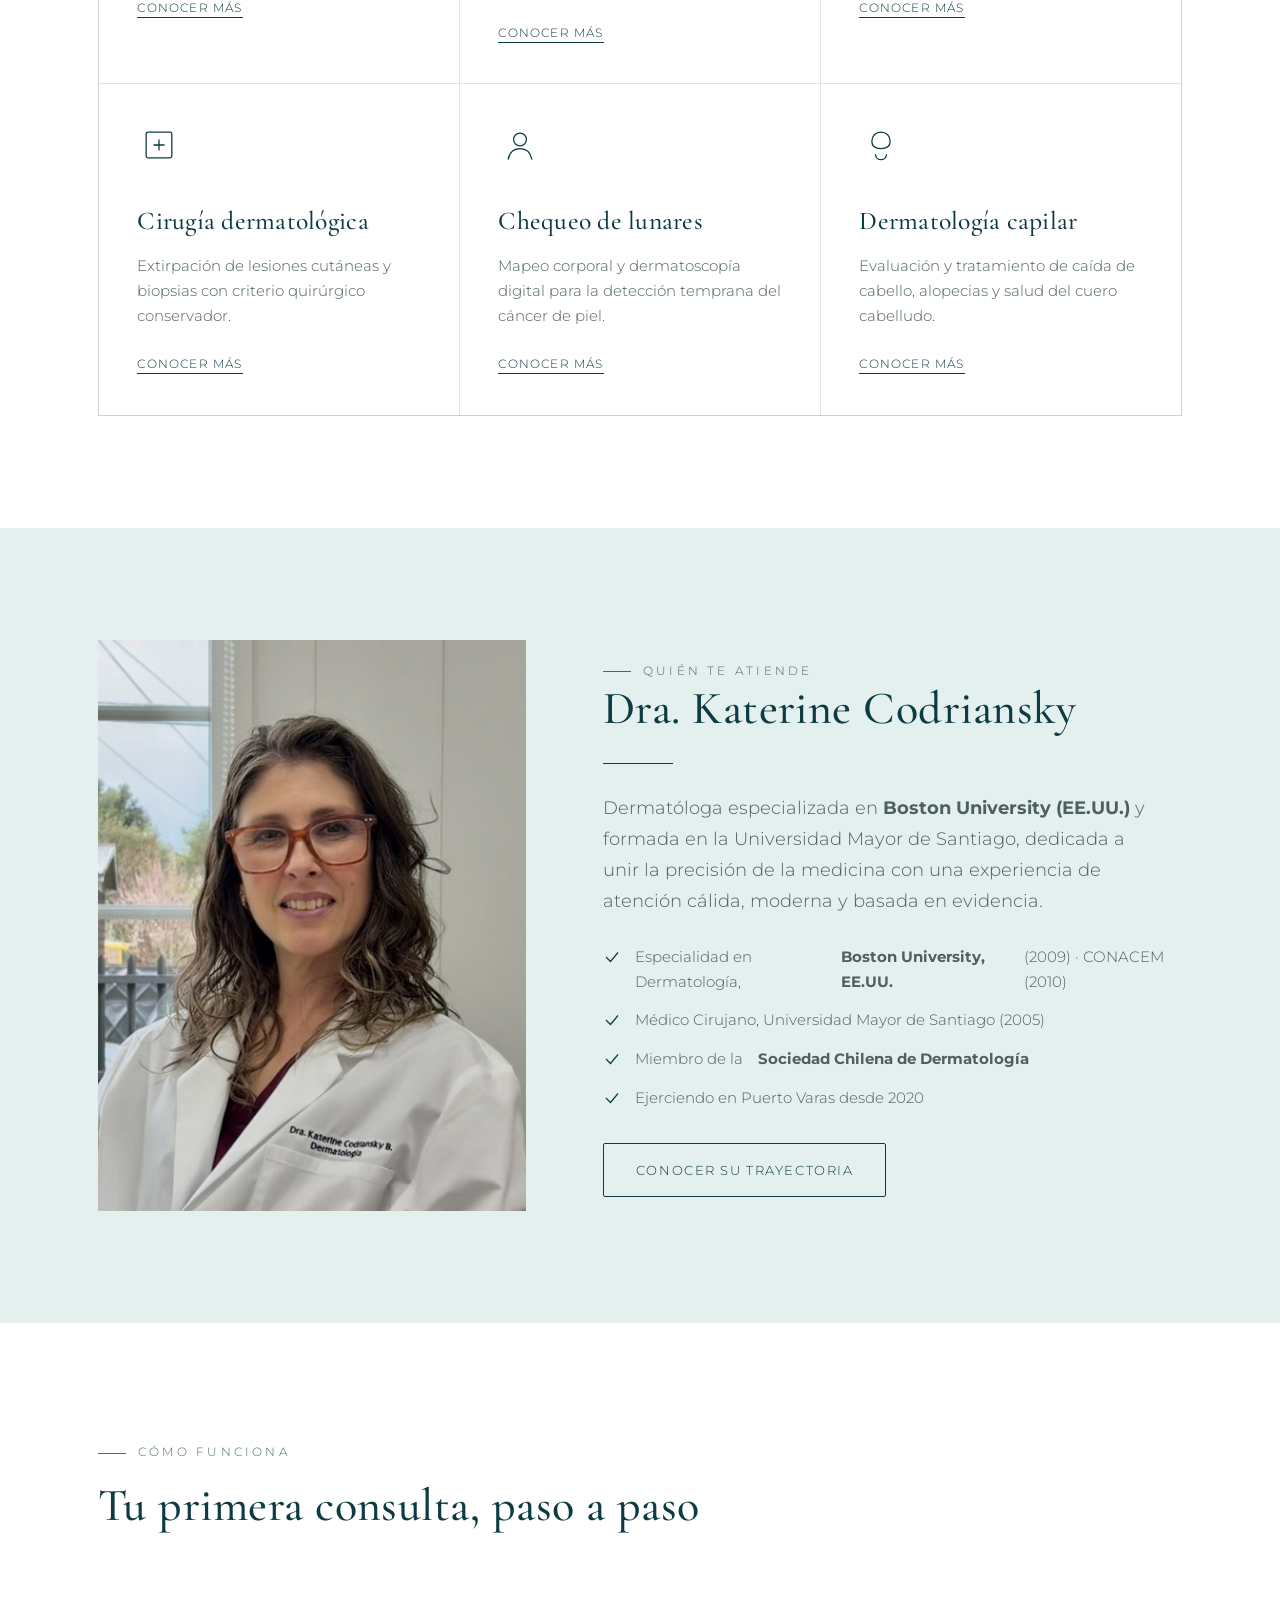
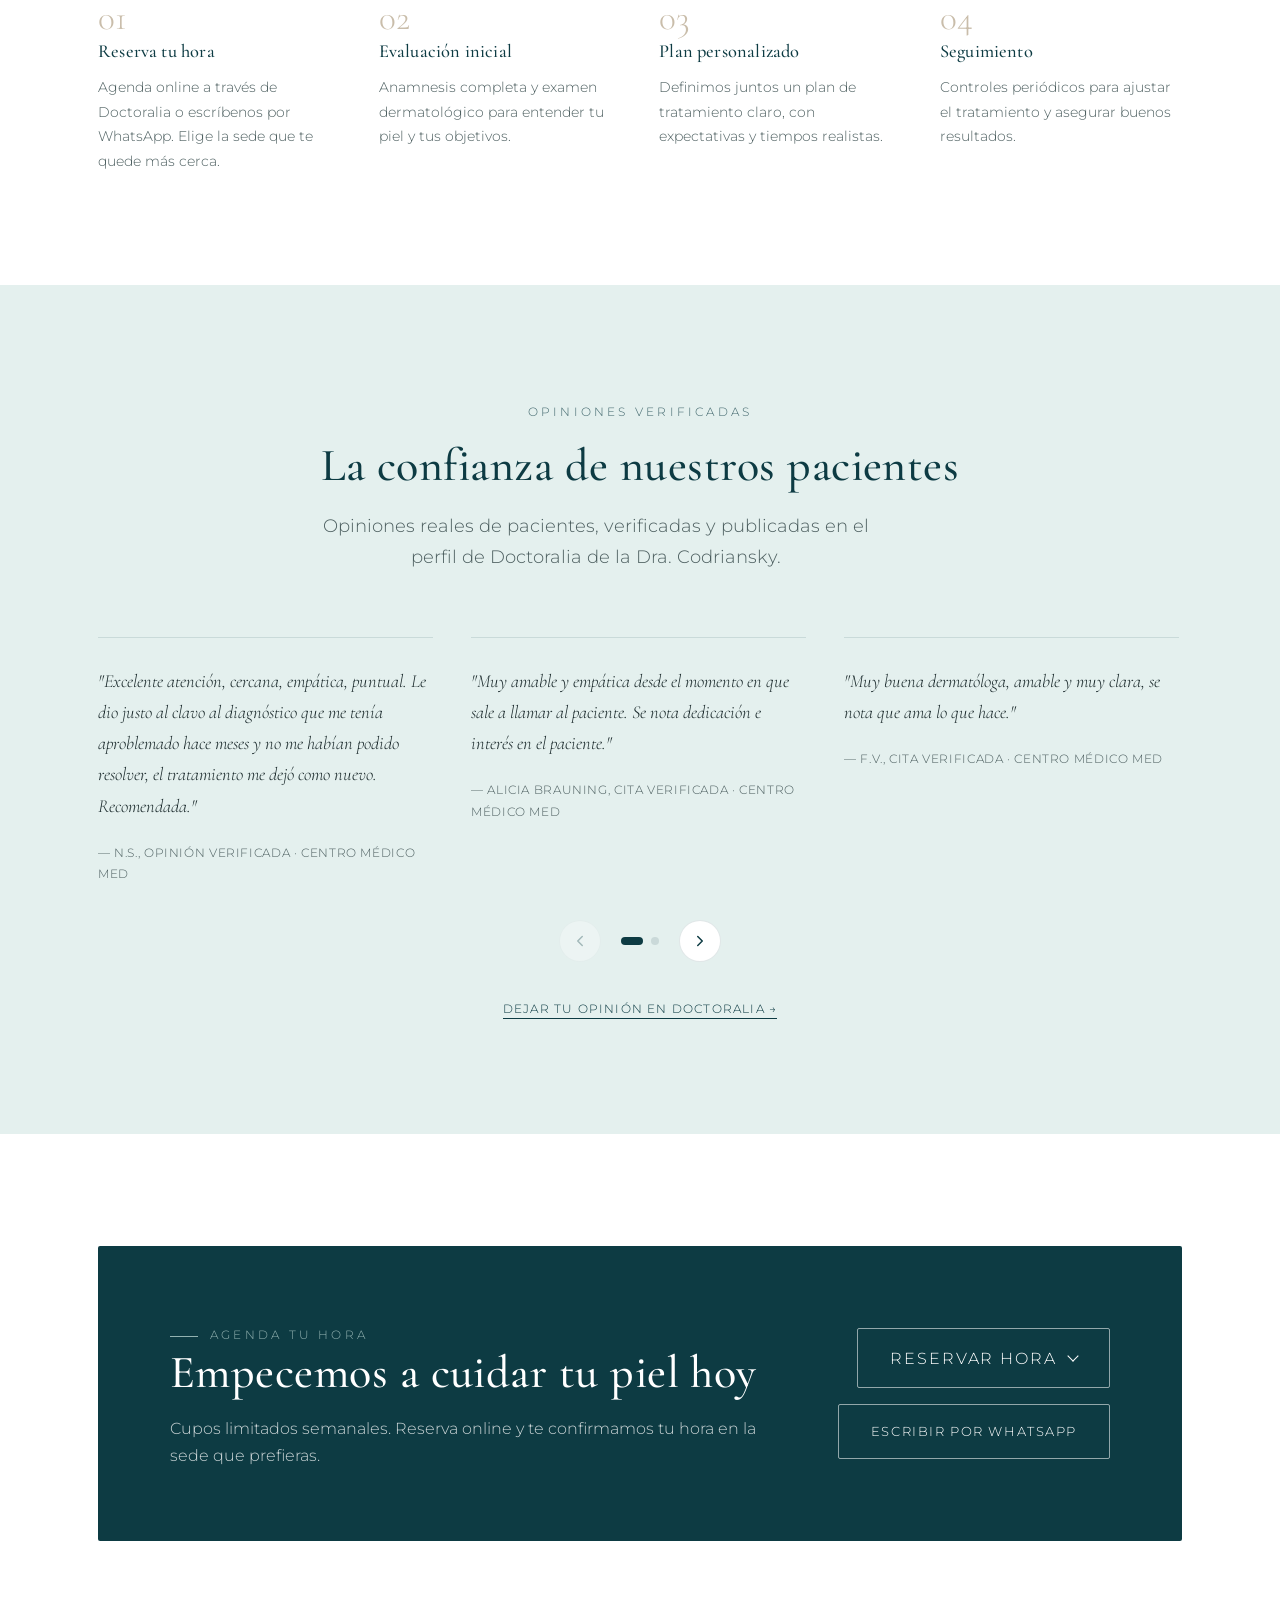
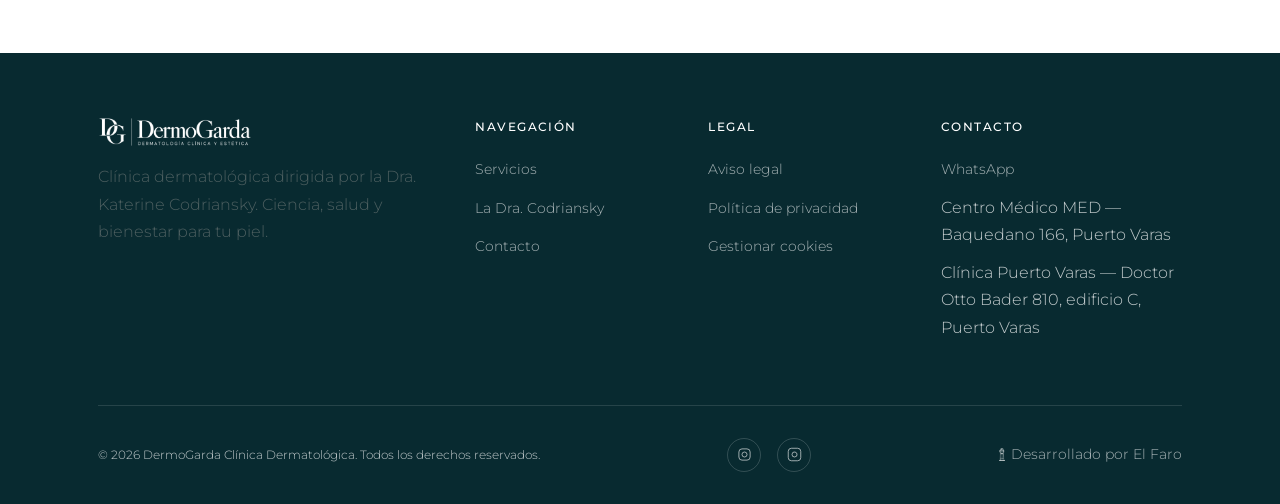
==== commit 9f70a850: "Instagram en menú/footer, gold accents, quitar frase del banner, priorizar USA en formación, WhatsAp" ====
--- a/index.html
+++ b/index.html
@@ -38,8 +38,8 @@
 -->
 <!-- <script>(function(w,d,s,l,i){w[l]=w[l]||[];w[l].push({'gtm.start':new Date().getTime(),event:'gtm.js'});var f=d.getElementsByTagName(s)[0],j=d.createElement(s),dl=l!='dataLayer'?'&l='+l:'';j.async=true;j.src='https://www.googletagmanager.com/gtm.js?id='+i+dl;f.parentNode.insertBefore(j,f);})(window,document,'script','dataLayer','GTM-XXXXXXX');</script> -->
 
-<!-- SLOT: Google Search Console (verificación por meta tag, alternativa a archivo HTML) -->
-<!-- <meta name="google-site-verification" content="PENDIENTE_CODIGO_SEARCH_CONSOLE" /> -->
+<!-- Google Search Console: verificación por meta tag -->
+<meta name="google-site-verification" content="c8aO1CI2UQRDdQzYgz-XPAcWRZ7YcK_9vLTBhsBra9s" />
 
 <!-- ============ JSON-LD: MedicalBusiness / Physician (GEO + SEO) ============ -->
 <script type="application/ld+json">
@@ -53,7 +53,7 @@
   "description": "Clínica dermatológica dirigida por la Dra. Katerine Codriansky, especializada en dermatología médica, estética y quirúrgica en Puerto Varas, Chile.",
   "medicalSpecialty": "Dermatology",
   "priceRange": "$$",
-  "telephone": ["+56224756060", "+56969046811"],
+  "telephone": ["+56224756060", "+56996476467"],
   "address": [
     {
       "@type": "PostalAddress",
@@ -77,13 +77,13 @@
   "sameAs": [
     "https://www.doctoralia.cl/perfil/katerine-codriansky",
     "https://www.linkedin.com/in/katerine-codriansky-0890267b/",
-    "https://wa.me/56969046811"
+    "https://wa.me/56996476467"
   ],
   "contactPoint": {
     "@type": "ContactPoint",
     "contactType": "customer service",
-    "telephone": "+56969046811",
-    "url": "https://wa.me/56969046811",
+    "telephone": "+56996476467",
+    "url": "https://wa.me/56996476467",
     "areaServed": "CL",
     "availableLanguage": "Spanish"
   },
@@ -201,11 +201,12 @@
           </div>
           <div class="reserva-menu-grupo">
             <span class="reserva-menu-titulo">Centro Médico MED</span>
-            <a href="https://wa.me/56969046811" target="_blank" rel="noopener" role="menuitem">WhatsApp</a>
+            <a href="https://wa.me/56996476467" target="_blank" rel="noopener" role="menuitem">WhatsApp</a>
             <a href="https://www.doctoralia.cl/perfil/katerine-codriansky?saasonly=true" target="_blank" rel="noopener" role="menuitem">Doctoralia</a>
           </div>
         </div>
       </div>
+      <a href="https://www.instagram.com/dermogarda/" target="_blank" rel="noopener" aria-label="Instagram de DermoGarda" class="nav-social"><svg viewBox="0 0 24 24" fill="none" stroke="currentColor" stroke-width="1.5"><rect x="2" y="2" width="20" height="20" rx="5"/><path d="M16 11.37A4 4 0 1 1 12.63 8 4 4 0 0 1 16 11.37Z"/><line x1="17.5" y1="6.5" x2="17.5" y2="6.5"/></svg></a>
       <button class="nav-toggle" aria-label="Abrir menú" aria-expanded="false">
         <span></span><span></span><span></span>
       </button>
@@ -237,7 +238,7 @@
               </div>
               <div class="reserva-menu-grupo">
                 <span class="reserva-menu-titulo">Centro Médico MED</span>
-                <a href="https://wa.me/56969046811" target="_blank" rel="noopener" role="menuitem">WhatsApp</a>
+                <a href="https://wa.me/56996476467" target="_blank" rel="noopener" role="menuitem">WhatsApp</a>
                 <a href="https://www.doctoralia.cl/perfil/katerine-codriansky?saasonly=true" target="_blank" rel="noopener" role="menuitem">Doctoralia</a>
               </div>
             </div>
@@ -253,7 +254,6 @@
 
       <div class="hero-visual" data-reveal>
         <img src="/assets/img/hero-consulta.jpg" alt="Dra. Katerine Codriansky realizando una evaluación capilar con tricoscopio en DermoGarda" loading="eager" />
-        <p class="hero-visual-caption">"Cuidamos tu piel, cuidamos de ti."</p>
       </div>
     </div>
   </section>
@@ -329,14 +329,14 @@
         <h2>Dra. Katerine Codriansky</h2>
         <div class="linea-firma"></div>
         <p class="lead">
-          Dermatóloga formada en la Universidad Mayor de Santiago y especializada en
-          Boston University (EE.UU.), dedicada a unir la precisión de la medicina con
+          Dermatóloga especializada en <strong class="resaltado-dorado">Boston University (EE.UU.)</strong>
+          y formada en la Universidad Mayor de Santiago, dedicada a unir la precisión de la medicina con
           una experiencia de atención cálida, moderna y basada en evidencia.
         </p>
         <ul class="lista-credenciales">
+          <li><svg viewBox="0 0 24 24" fill="none" stroke="currentColor" stroke-width="1.6"><path d="M4 12l6 6L20 6"/></svg> Especialidad en Dermatología, <strong class="resaltado-dorado">Boston University, EE.UU.</strong> (2009) · CONACEM (2010)</li>
           <li><svg viewBox="0 0 24 24" fill="none" stroke="currentColor" stroke-width="1.6"><path d="M4 12l6 6L20 6"/></svg> Médico Cirujano, Universidad Mayor de Santiago (2005)</li>
-          <li><svg viewBox="0 0 24 24" fill="none" stroke="currentColor" stroke-width="1.6"><path d="M4 12l6 6L20 6"/></svg> Especialidad en Dermatología, Boston University, EE.UU. (2009) · CONACEM (2010)</li>
-          <li><svg viewBox="0 0 24 24" fill="none" stroke="currentColor" stroke-width="1.6"><path d="M4 12l6 6L20 6"/></svg> Miembro de la Sociedad Chilena de Dermatología</li>
+          <li><svg viewBox="0 0 24 24" fill="none" stroke="currentColor" stroke-width="1.6"><path d="M4 12l6 6L20 6"/></svg> Miembro de la <strong>Sociedad Chilena de Dermatología</strong></li>
           <li><svg viewBox="0 0 24 24" fill="none" stroke="currentColor" stroke-width="1.6"><path d="M4 12l6 6L20 6"/></svg> Ejerciendo en Puerto Varas desde 2020</li>
         </ul>
         <div class="hero-acciones" style="margin-top:2rem;">
@@ -441,12 +441,12 @@
               </div>
               <div class="reserva-menu-grupo">
                 <span class="reserva-menu-titulo">Centro Médico MED</span>
-                <a href="https://wa.me/56969046811" target="_blank" rel="noopener" role="menuitem">WhatsApp</a>
+                <a href="https://wa.me/56996476467" target="_blank" rel="noopener" role="menuitem">WhatsApp</a>
                 <a href="https://www.doctoralia.cl/perfil/katerine-codriansky?saasonly=true" target="_blank" rel="noopener" role="menuitem">Doctoralia</a>
               </div>
             </div>
           </div>
-          <a href="https://wa.me/56969046811" target="_blank" rel="noopener" class="btn btn-sobre-oscuro" data-evento-reserva="cta_whatsapp">Escribir por WhatsApp</a>
+          <a href="https://wa.me/56996476467" target="_blank" rel="noopener" class="btn btn-sobre-oscuro" data-evento-reserva="cta_whatsapp">Escribir por WhatsApp</a>
         </div>
       </div>
     </div>
@@ -482,7 +482,7 @@
       <div>
         <h4>Contacto</h4>
         <ul>
-          <li><a href="https://wa.me/56969046811" target="_blank" rel="noopener">WhatsApp: +56 9 6904 6811</a></li>
+          <li><a href="https://wa.me/56996476467" target="_blank" rel="noopener">WhatsApp</a></li>
           <li>Centro Médico MED — Baquedano 166, Puerto Varas</li>
           <li>Clínica Puerto Varas — Doctor Otto Bader 810, edificio C, Puerto Varas</li>
         </ul>
@@ -492,13 +492,14 @@
       <span>© <span data-anio>2026</span> DermoGarda Clínica Dermatológica. Todos los derechos reservados.</span>
       <div class="pie-social">
         <a href="https://www.doctoralia.cl/perfil/katerine-codriansky?saasonly=true" aria-label="Perfil en Doctoralia" target="_blank" rel="noopener"><svg viewBox="0 0 24 24" fill="none" stroke="currentColor" stroke-width="1.5"><rect x="3" y="3" width="18" height="18" rx="5"/><circle cx="12" cy="12" r="4"/></svg></a>
+        <a href="https://www.instagram.com/dermogarda/" target="_blank" rel="noopener" aria-label="Instagram de DermoGarda"><svg viewBox="0 0 24 24" fill="none" stroke="currentColor" stroke-width="1.5"><rect x="2" y="2" width="20" height="20" rx="5"/><path d="M16 11.37A4 4 0 1 1 12.63 8 4 4 0 0 1 16 11.37Z"/><line x1="17.5" y1="6.5" x2="17.5" y2="6.5"/></svg></a>
       </div>
       <a href="https://elfaro-pv.com" target="_blank" rel="noopener" class="pie-creditos"><img src="/assets/img/icono-elfaro.png" alt="" class="pie-creditos-icono" />Desarrollado por El Faro</a>
     </div>
   </div>
 </footer>
 
-<a class="whatsapp-flotante" href="https://wa.me/56969046811" target="_blank" rel="noopener" aria-label="Escríbenos por WhatsApp" data-evento-reserva="whatsapp_flotante">
+<a class="whatsapp-flotante" href="https://wa.me/56996476467" target="_blank" rel="noopener" aria-label="Escríbenos por WhatsApp" data-evento-reserva="whatsapp_flotante">
   <svg viewBox="0 0 24 24" fill="currentColor"><path d="M12 2a10 10 0 0 0-8.6 15L2 22l5.2-1.4A10 10 0 1 0 12 2Zm0 18a8 8 0 0 1-4.1-1.1l-.3-.2-3 .8.8-2.9-.2-.3A8 8 0 1 1 12 20Zm4.4-5.9c-.2-.1-1.4-.7-1.6-.8-.2-.1-.4-.1-.5.1-.2.2-.6.8-.8 1-.1.1-.3.2-.5.1-.7-.3-1.4-.8-2-1.4-.5-.5-1-1.1-1.4-1.7-.1-.2 0-.4.1-.5.1-.1.2-.3.4-.4.1-.1.2-.3.2-.4.1-.1 0-.3 0-.4-.1-.1-.5-1.3-.7-1.8-.2-.4-.4-.4-.5-.4h-.5c-.2 0-.4.1-.6.3-.9.9-1 2.1-.4 3.2.6 1.1 1.5 2.3 2.7 3.3 1.4 1.2 2.6 1.8 3.5 2.1.8.3 1.5.2 2.1-.1.6-.3 1.1-1 1.2-1.4.1-.4.1-.8 0-.9-.1-.1-.3-.1-.5-.2Z"/></svg>
 </a>
 
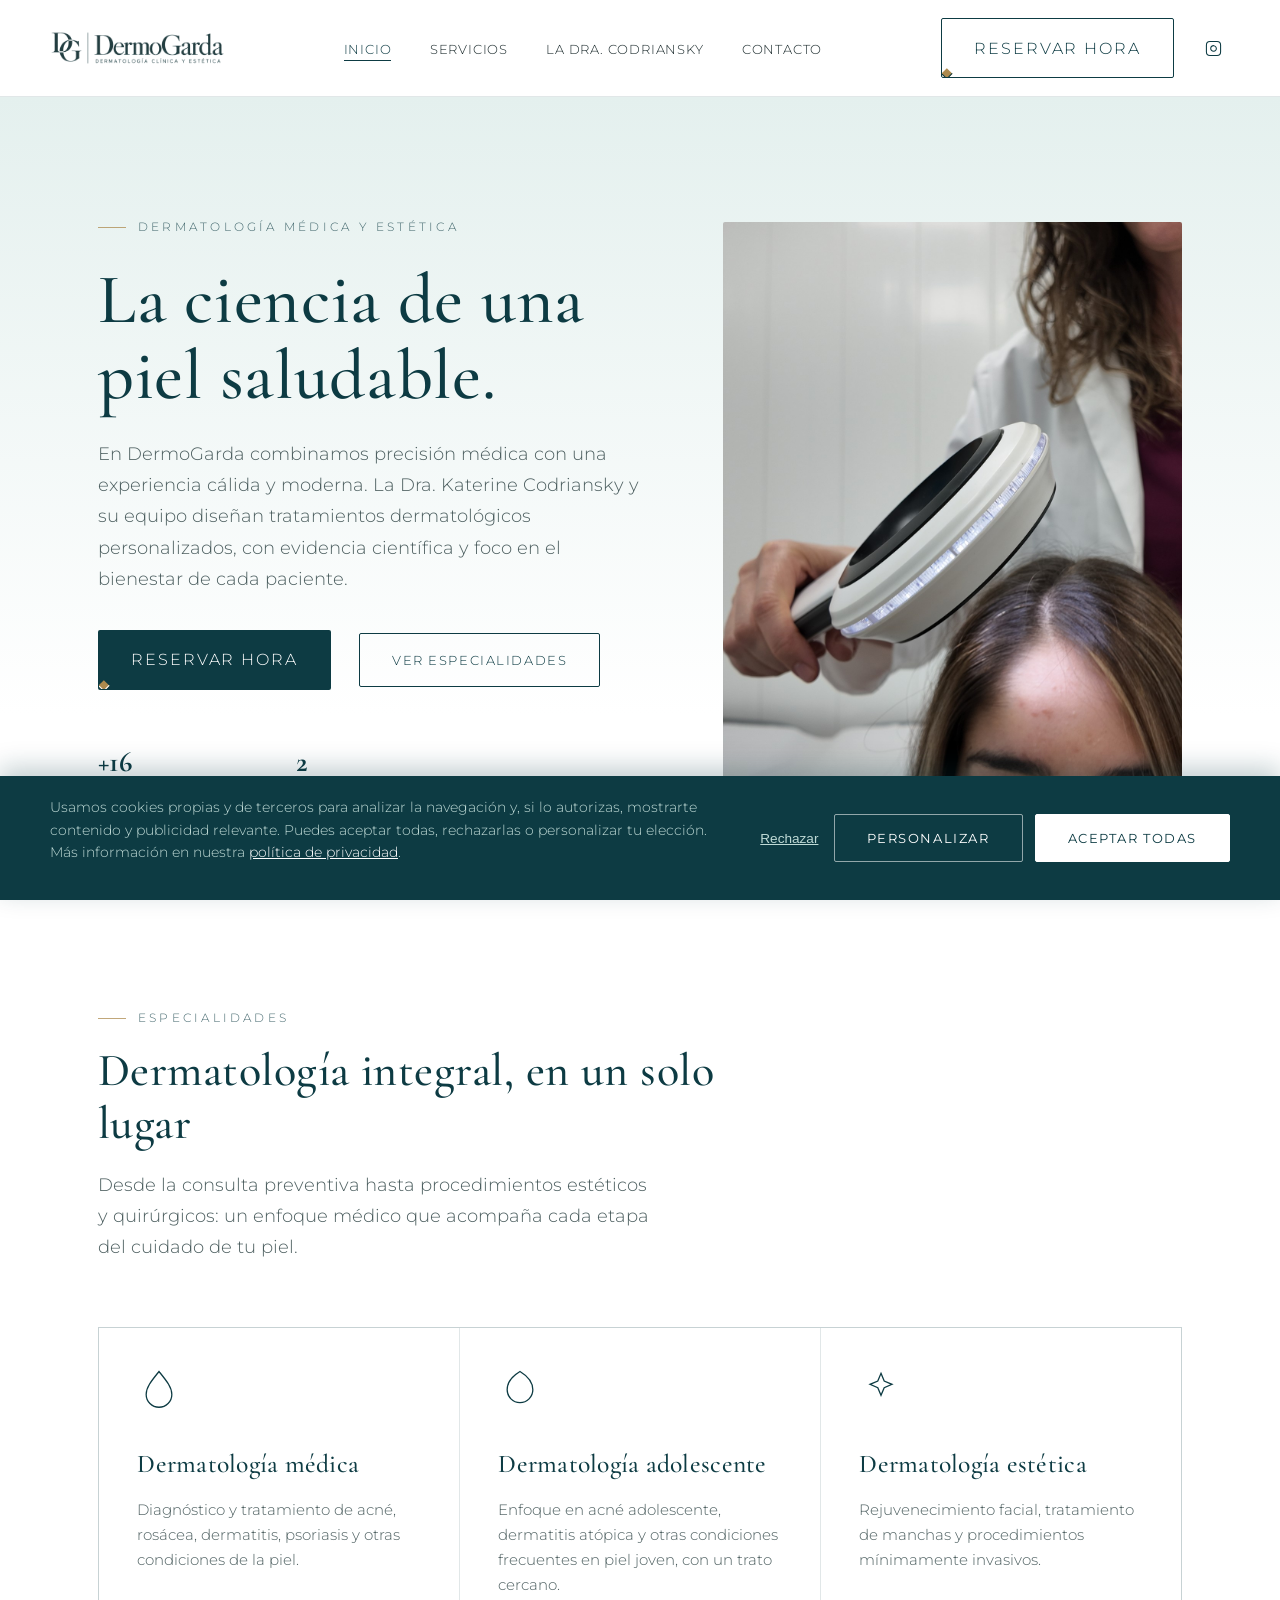
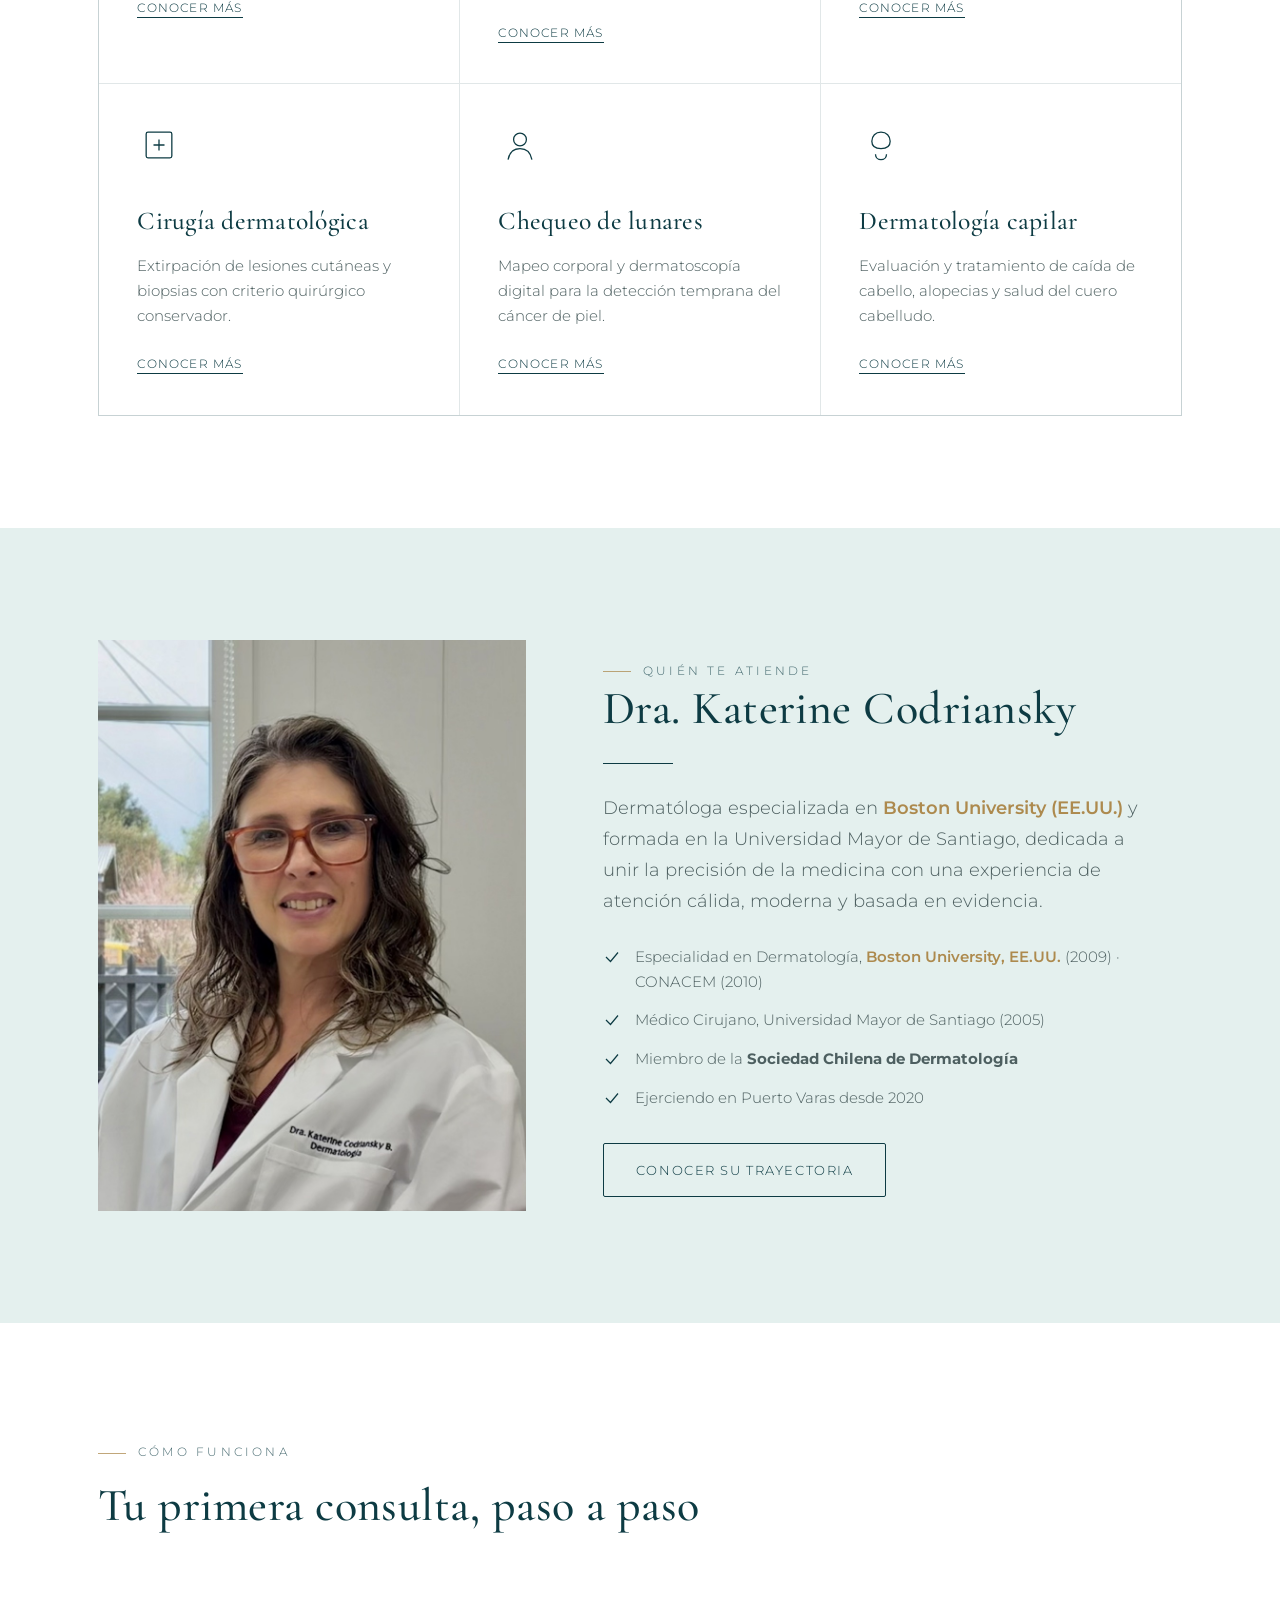
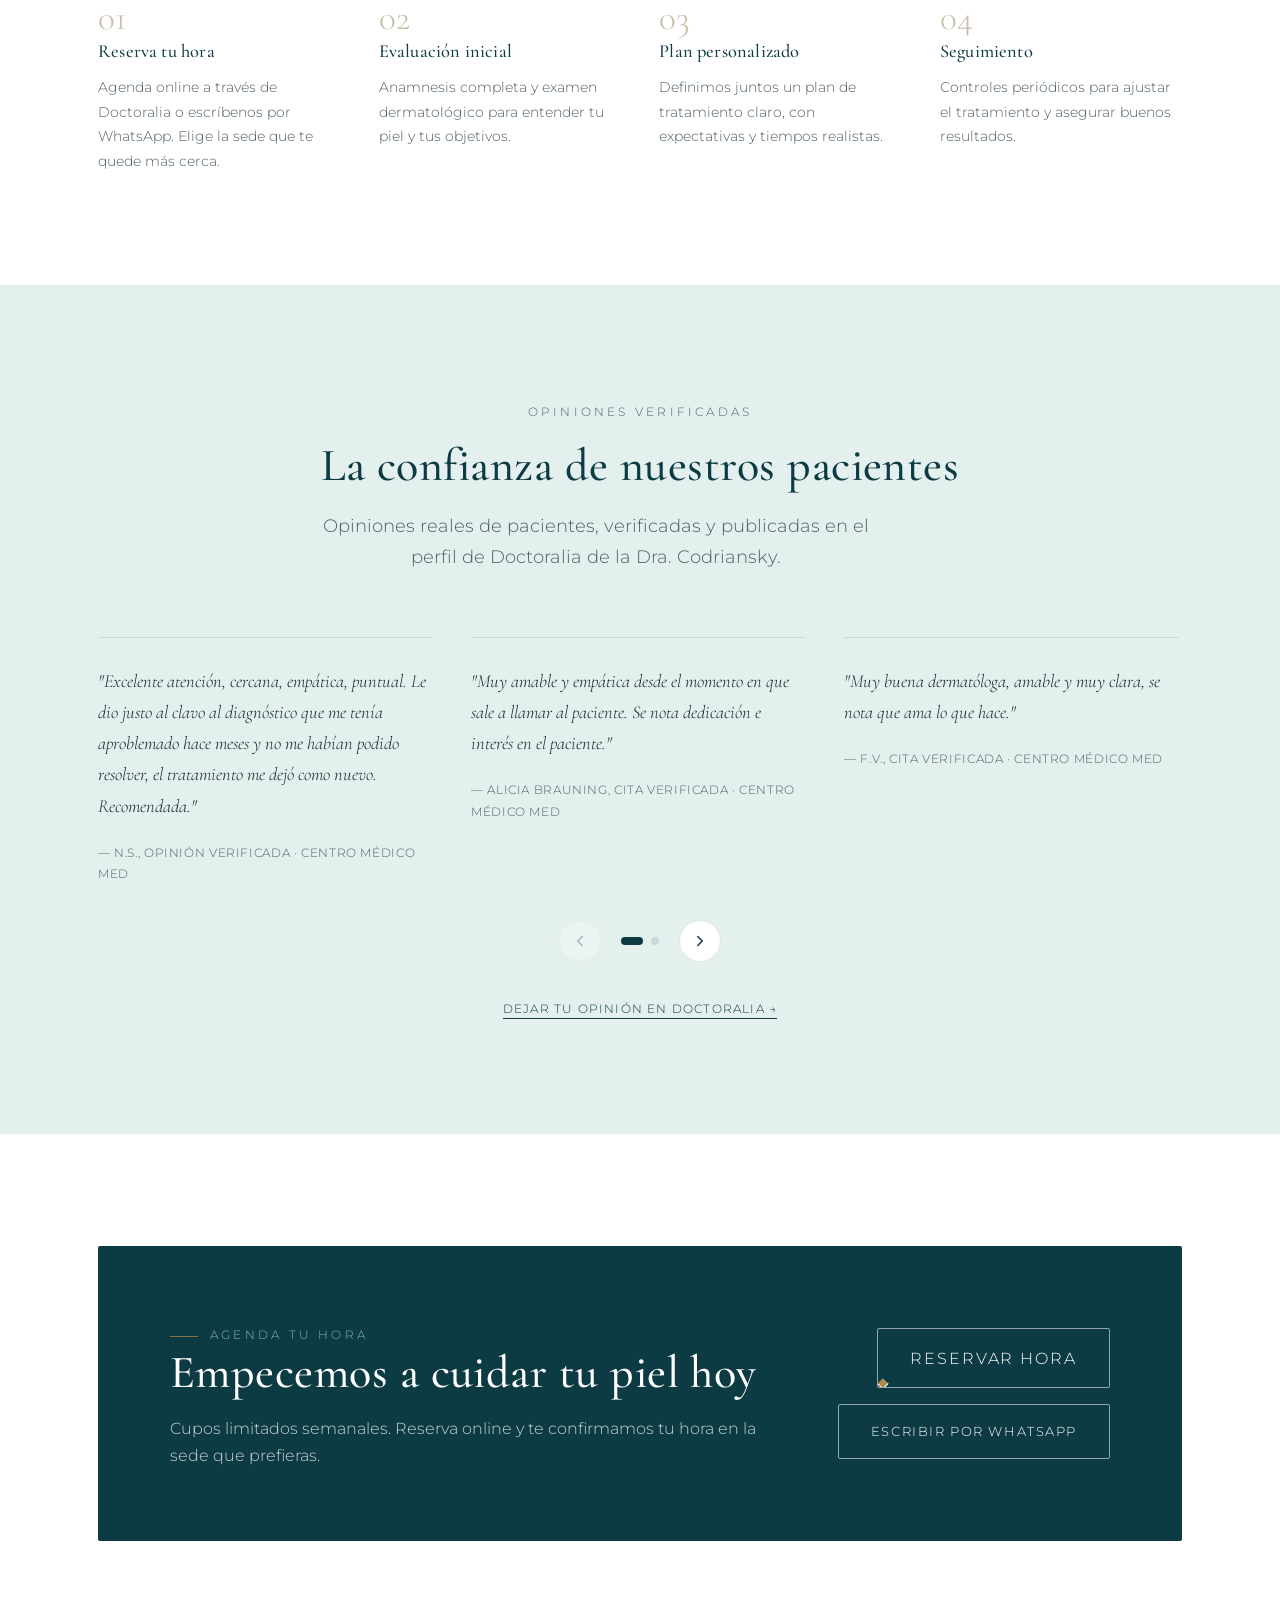
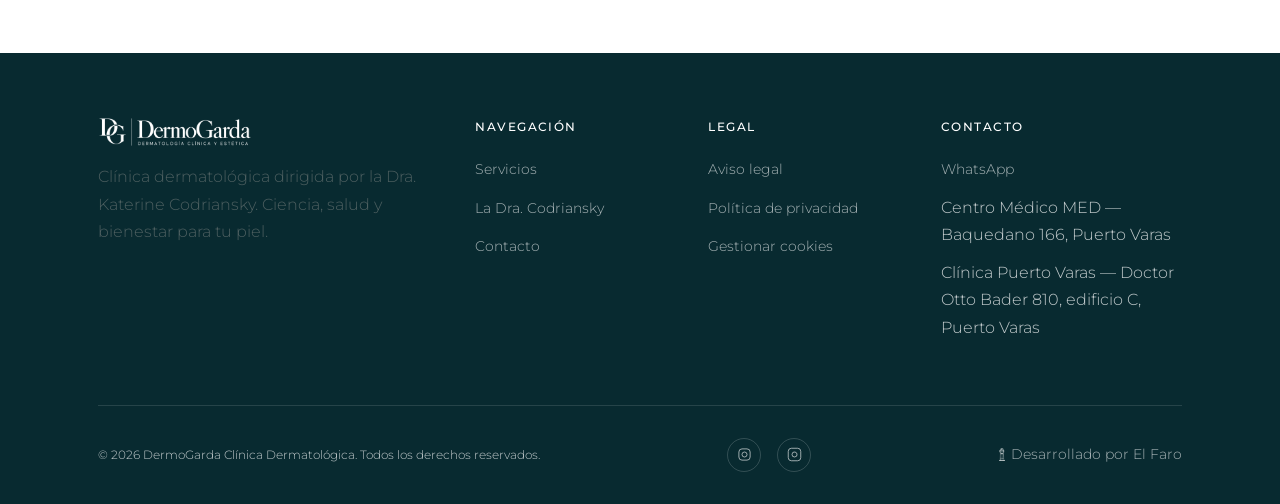
==== commit 55d76665: "Fix: espaciado de lista de credenciales (span envolvente)" ====
--- a/index.html
+++ b/index.html
@@ -334,10 +334,10 @@
           una experiencia de atención cálida, moderna y basada en evidencia.
         </p>
         <ul class="lista-credenciales">
-          <li><svg viewBox="0 0 24 24" fill="none" stroke="currentColor" stroke-width="1.6"><path d="M4 12l6 6L20 6"/></svg> Especialidad en Dermatología, <strong class="resaltado-dorado">Boston University, EE.UU.</strong> (2009) · CONACEM (2010)</li>
-          <li><svg viewBox="0 0 24 24" fill="none" stroke="currentColor" stroke-width="1.6"><path d="M4 12l6 6L20 6"/></svg> Médico Cirujano, Universidad Mayor de Santiago (2005)</li>
-          <li><svg viewBox="0 0 24 24" fill="none" stroke="currentColor" stroke-width="1.6"><path d="M4 12l6 6L20 6"/></svg> Miembro de la <strong>Sociedad Chilena de Dermatología</strong></li>
-          <li><svg viewBox="0 0 24 24" fill="none" stroke="currentColor" stroke-width="1.6"><path d="M4 12l6 6L20 6"/></svg> Ejerciendo en Puerto Varas desde 2020</li>
+          <li><svg viewBox="0 0 24 24" fill="none" stroke="currentColor" stroke-width="1.6"><path d="M4 12l6 6L20 6"/></svg><span>Especialidad en Dermatología, <strong class="resaltado-dorado">Boston University, EE.UU.</strong> (2009) · CONACEM (2010)</span></li>
+          <li><svg viewBox="0 0 24 24" fill="none" stroke="currentColor" stroke-width="1.6"><path d="M4 12l6 6L20 6"/></svg><span>Médico Cirujano, Universidad Mayor de Santiago (2005)</span></li>
+          <li><svg viewBox="0 0 24 24" fill="none" stroke="currentColor" stroke-width="1.6"><path d="M4 12l6 6L20 6"/></svg><span>Miembro de la <strong>Sociedad Chilena de Dermatología</strong></span></li>
+          <li><svg viewBox="0 0 24 24" fill="none" stroke="currentColor" stroke-width="1.6"><path d="M4 12l6 6L20 6"/></svg><span>Ejerciendo en Puerto Varas desde 2020</span></li>
         </ul>
         <div class="hero-acciones" style="margin-top:2rem;">
           <a href="/sobre-la-doctora.html" class="btn btn-secundario">Conocer su trayectoria</a>
--- a/assets/css/style.css
+++ b/assets/css/style.css
@@ -13,6 +13,8 @@
   --blanco: #ffffff;
   --champagne: #e6dcc8;
   --beige: #c9bdaa;
+  --dorado: #ad8a4e;
+  --dorado-suave: #d4b976;
   --texto: #1c2b2d;
   --texto-suave: #4d5f60;
   --borde: rgba(13, 59, 67, 0.12);
@@ -83,7 +85,7 @@
   content: "";
   width: 28px;
   height: 1px;
-  background: currentColor;
+  background: var(--dorado);
   display: inline-block;
 }
 
@@ -98,6 +100,7 @@
 
 /* ---------- Botones ---------- */
 .btn {
+  position: relative;
   display: inline-flex;
   align-items: center;
   gap: 0.6rem;
@@ -111,7 +114,21 @@
   cursor: pointer;
   transition: background var(--transicion), color var(--transicion), border-color var(--transicion), transform var(--transicion);
   white-space: nowrap;
-}
+  overflow: hidden;
+}
+
+/* Línea dorada: detalle que crece bajo el botón al pasar el cursor */
+.btn::after {
+  content: "";
+  position: absolute;
+  left: 0; right: 0; bottom: 0;
+  height: 2px;
+  background: var(--dorado);
+  transform: scaleX(0);
+  transform-origin: left;
+  transition: transform var(--transicion);
+}
+.btn:hover::after { transform: scaleX(1); }
 
 .btn-primario {
   background: var(--azul-petroleo);
@@ -132,6 +149,12 @@
   border-color: rgba(255,255,255,0.55);
 }
 .btn-sobre-oscuro:hover { background: var(--blanco); color: var(--azul-petroleo); }
+
+/* ---------- Detalles dorados ---------- */
+.resaltado-dorado {
+  color: var(--dorado);
+  font-weight: 600;
+}
 
 /* ---------- Header ---------- */
 .encabezado {
@@ -191,6 +214,18 @@
 .nav-links a[aria-current="page"] { color: var(--azul-petroleo); }
 
 .nav-cta { display: flex; align-items: center; gap: 1.5rem; }
+
+.nav-social {
+  display: flex;
+  align-items: center;
+  justify-content: center;
+  width: 32px;
+  height: 32px;
+  color: var(--azul-petroleo);
+  transition: color var(--transicion);
+}
+.nav-social svg { width: 17px; height: 17px; }
+.nav-social:hover { color: var(--dorado); }
 
 .nav-toggle {
   display: none;
@@ -277,22 +312,10 @@
 .hero-visual::after {
   content: "";
   position: absolute;
-  inset: 0;
-  border: 1px solid rgba(255,255,255,0.25);
-  margin: 14px;
+  left: 14px; right: 14px; bottom: 14px;
+  height: 2px;
+  background: var(--dorado);
   pointer-events: none;
-}
-
-.hero-visual-caption {
-  position: absolute;
-  left: 14px; right: 14px; bottom: 14px;
-  padding: 1rem 1.25rem;
-  background: rgba(13,59,67,0.72);
-  backdrop-filter: blur(6px);
-  color: var(--blanco);
-  font-family: var(--fuente-display);
-  font-size: 1rem;
-  font-style: italic;
 }
 
 /* ---------- Secciones genéricas ---------- */
@@ -779,7 +802,8 @@
 }
 
 .pie-social { display: flex; gap: 1rem; }
-.pie-social a { width: 34px; height: 34px; border: 1px solid rgba(255,255,255,0.2); border-radius: 50%; display: flex; align-items: center; justify-content: center; }
+.pie-social a { width: 34px; height: 34px; border: 1px solid rgba(255,255,255,0.2); border-radius: 50%; display: flex; align-items: center; justify-content: center; transition: border-color var(--transicion), color var(--transicion); }
+.pie-social a:hover { border-color: var(--dorado); color: var(--dorado); }
 .pie-social svg { width: 15px; height: 15px; }
 
 .pie-creditos { display: flex; align-items: center; gap: 0.4rem; font-size: 0.72rem; opacity: 0.5; transition: opacity var(--transicion); }
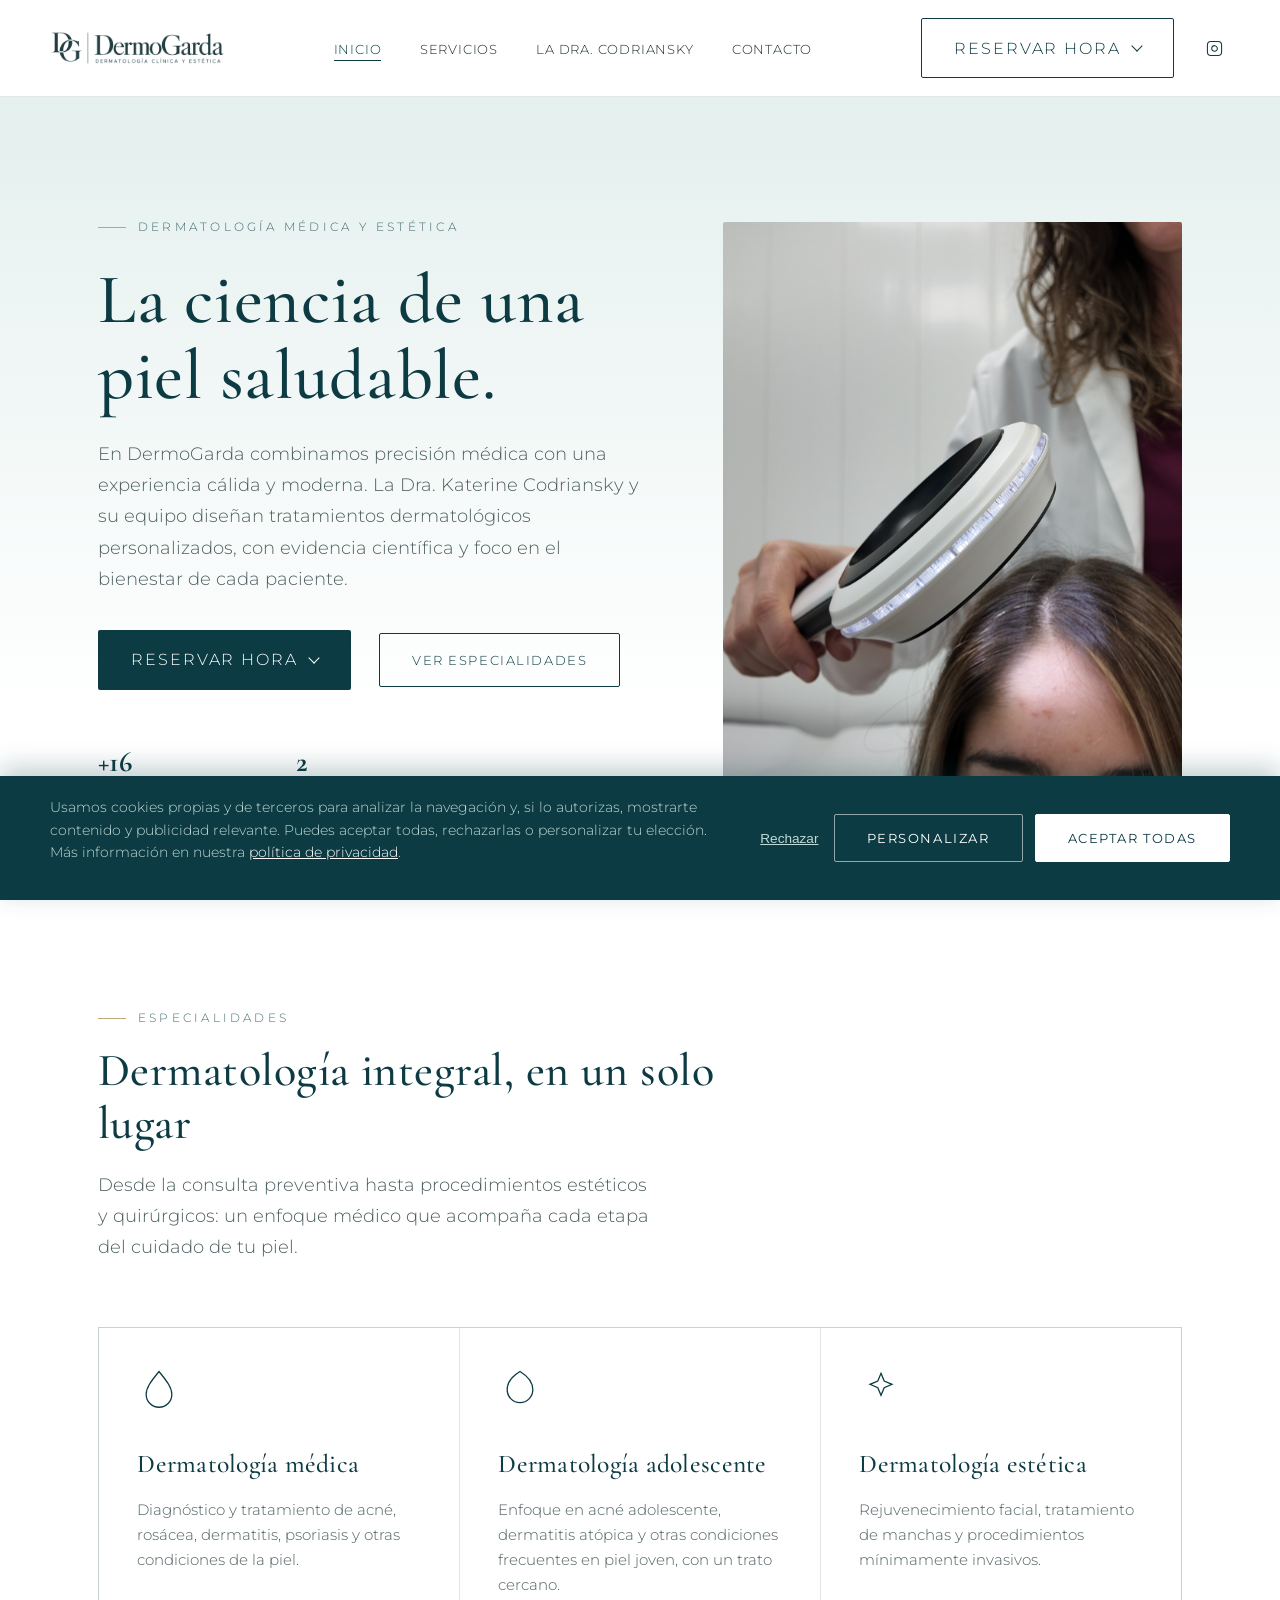
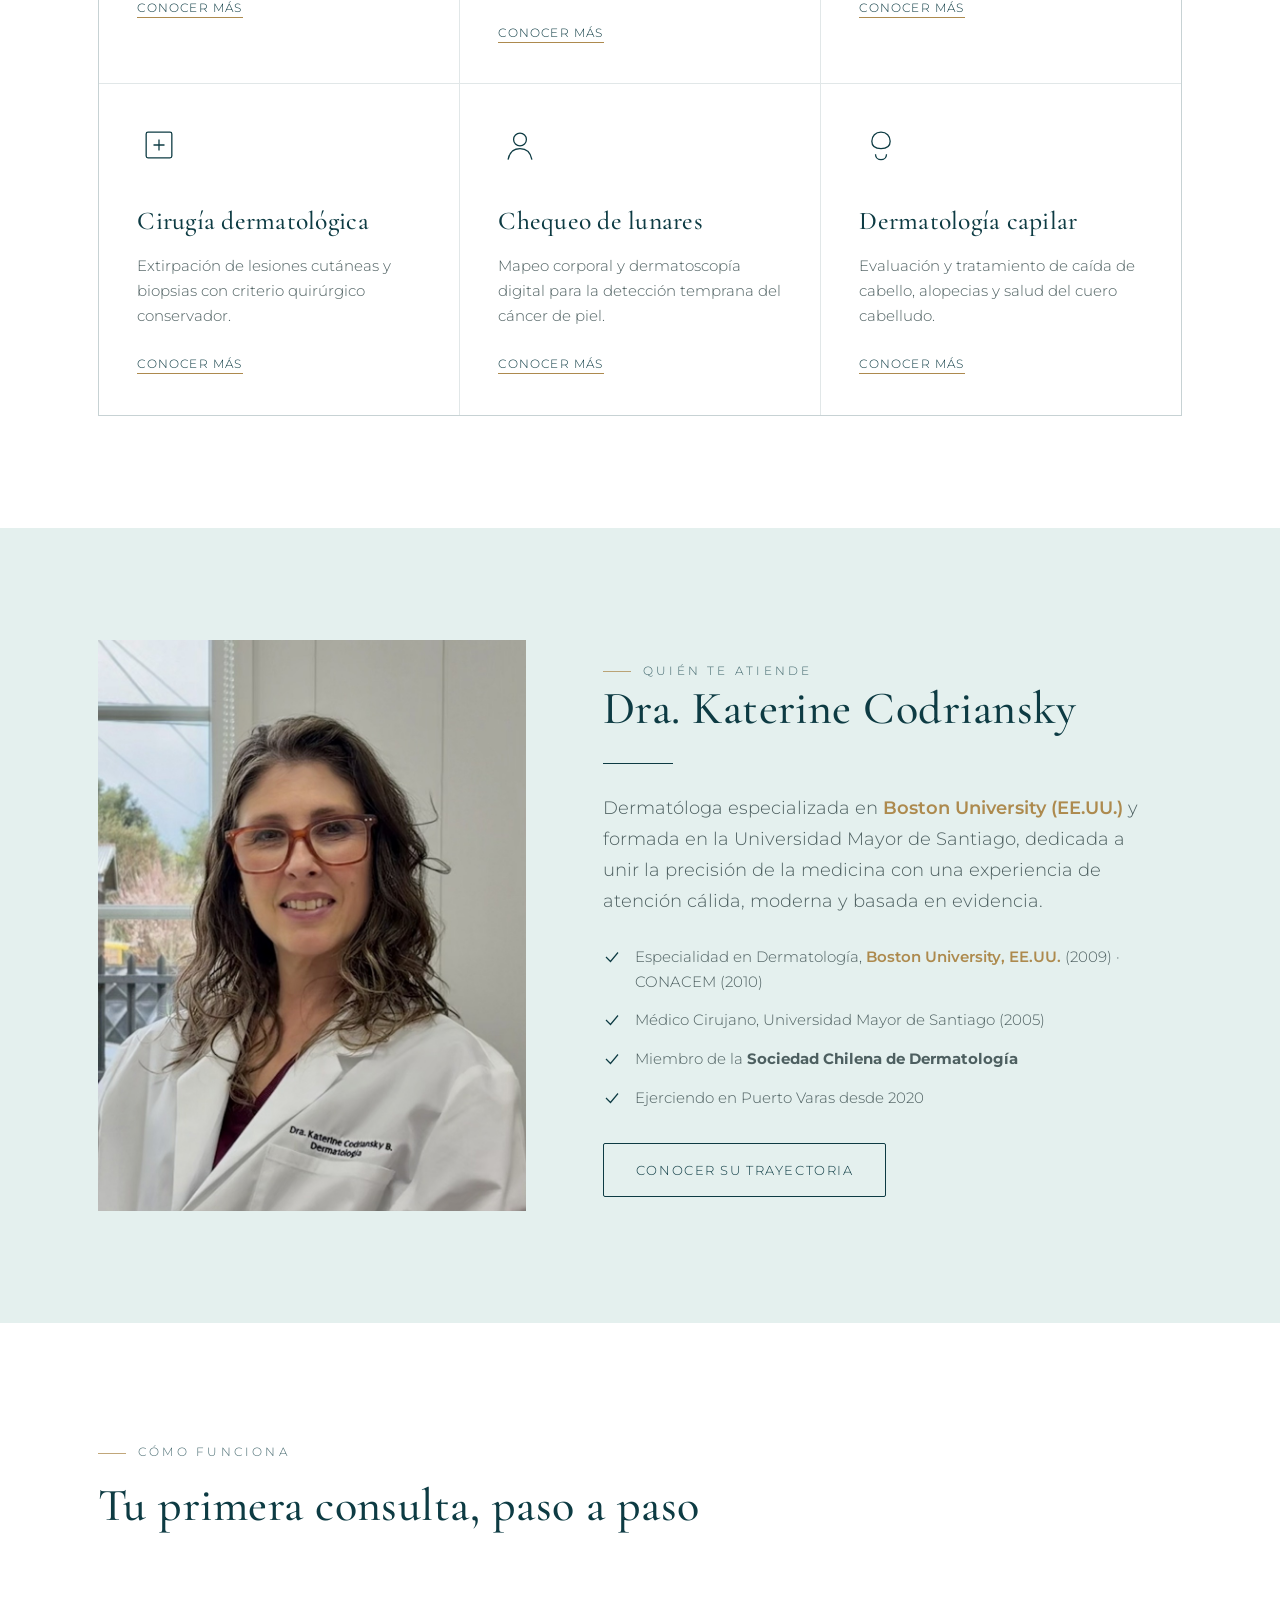
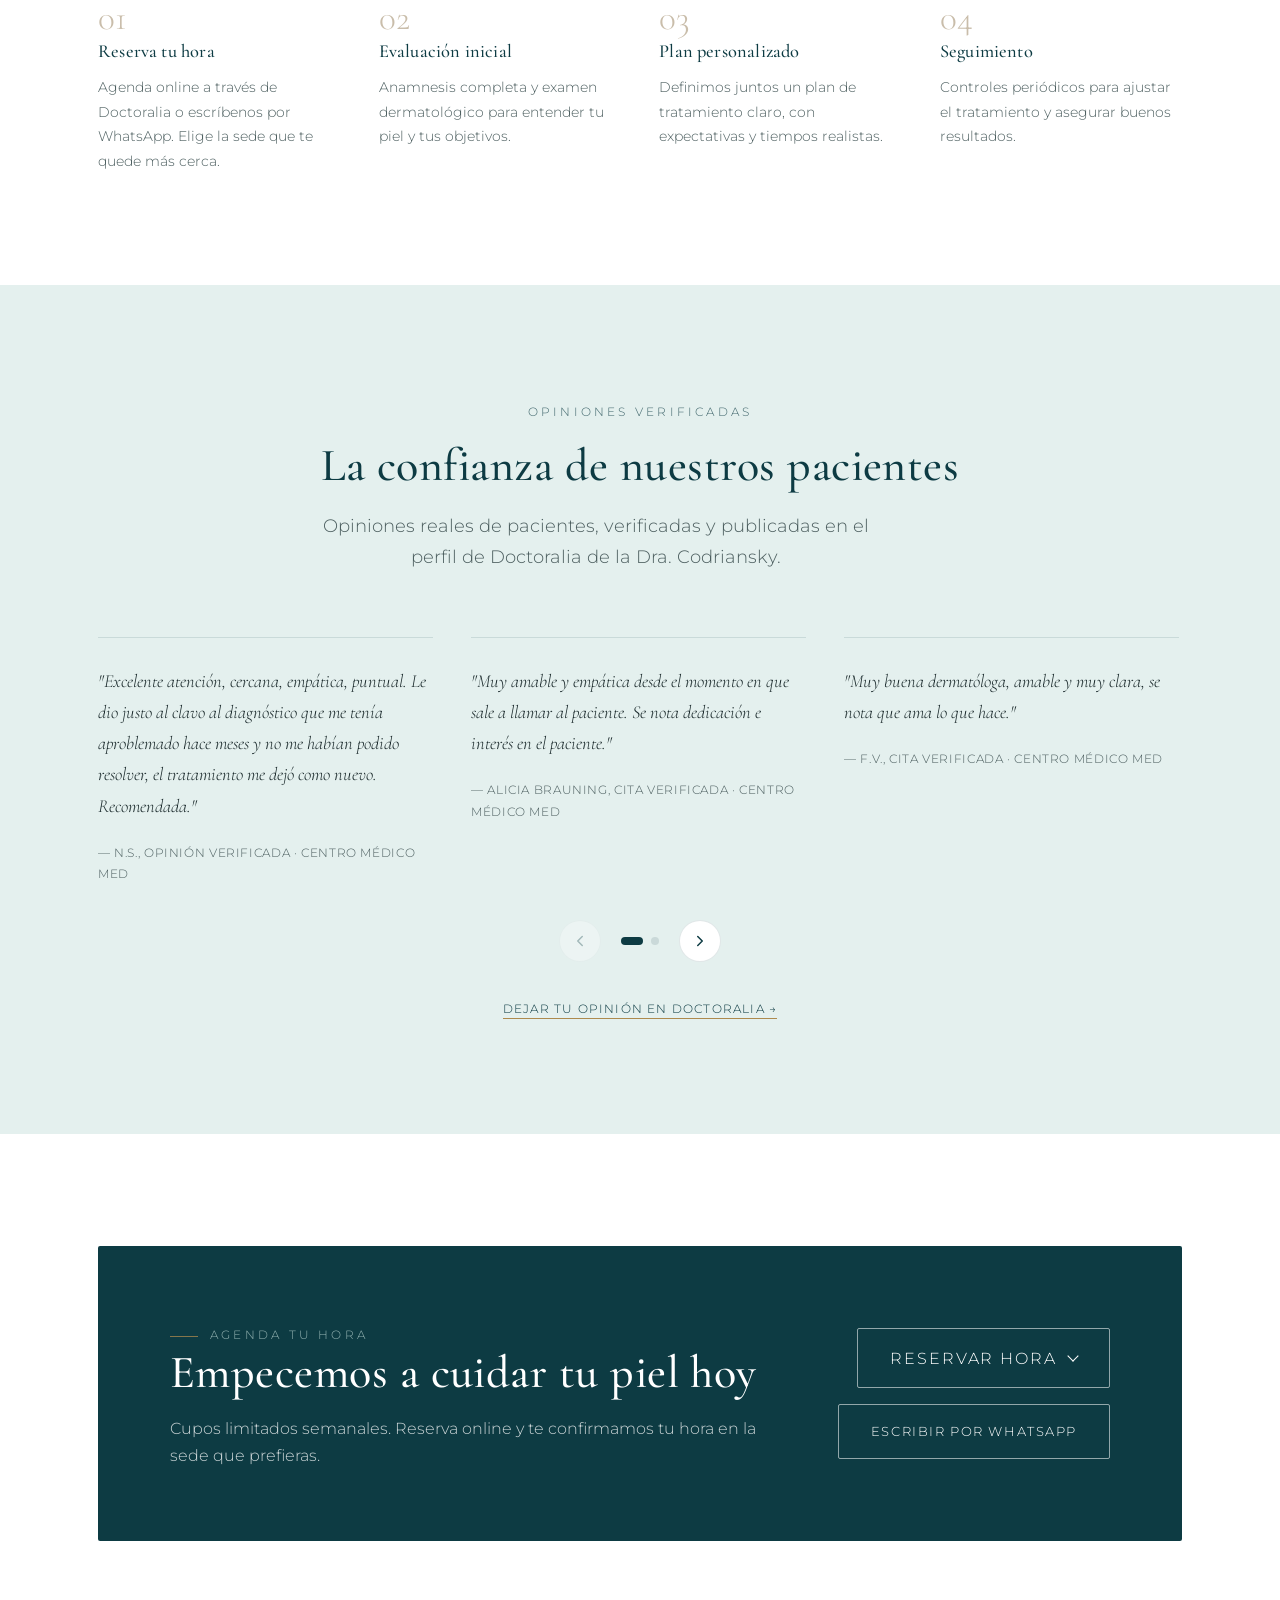
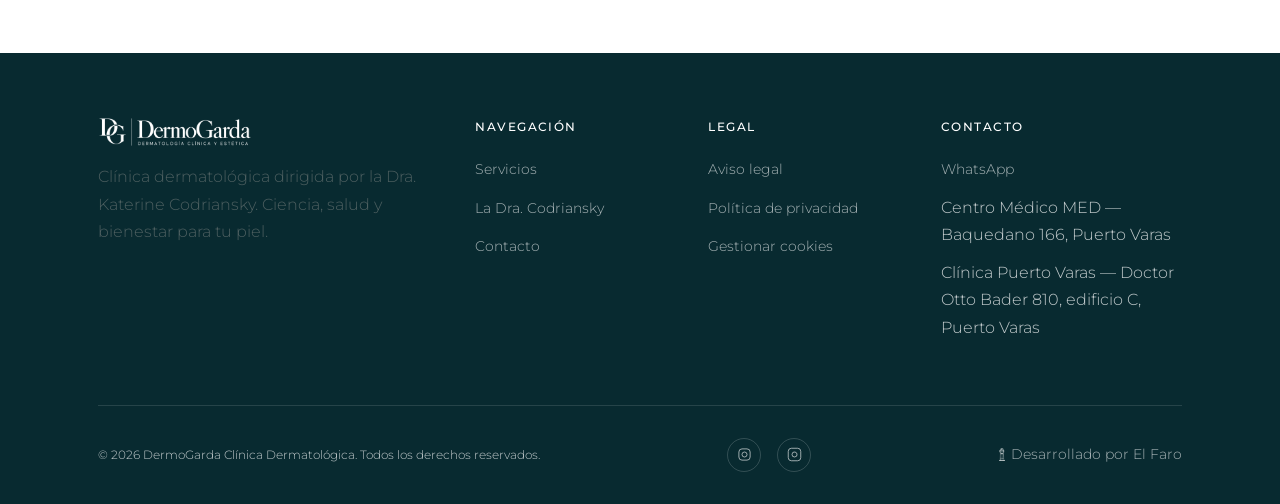
==== commit c36b198f: "Reemplazar favicon por el logo DG actual" ====
--- a/index.html
+++ b/index.html
@@ -18,7 +18,10 @@
 <meta property="og:locale" content="es_CL" />
 <meta name="twitter:card" content="summary_large_image" />
 
-<link rel="icon" href="/favicon.svg" type="image/svg+xml" />
+<link rel="icon" href="/favicon.ico" sizes="any" />
+<link rel="icon" href="/assets/img/favicon-32x32.png" type="image/png" sizes="32x32" />
+<link rel="icon" href="/assets/img/favicon-16x16.png" type="image/png" sizes="16x16" />
+<link rel="apple-touch-icon" href="/assets/img/apple-touch-icon.png" />
 <link rel="manifest" href="/site.webmanifest" />
 
 <!-- Tipografías -->
--- a/assets/css/style.css
+++ b/assets/css/style.css
@@ -117,8 +117,10 @@
   overflow: hidden;
 }
 
-/* Línea dorada: detalle que crece bajo el botón al pasar el cursor */
-.btn::after {
+/* Línea dorada: detalle que crece bajo el botón al pasar el cursor.
+   Usa ::before (no ::after) para no chocar con el ícono del dropdown
+   de "Reservar hora", que ya usa ::after para su flecha. */
+.btn::before {
   content: "";
   position: absolute;
   left: 0; right: 0; bottom: 0;
@@ -128,7 +130,7 @@
   transform-origin: left;
   transition: transform var(--transicion);
 }
-.btn:hover::after { transform: scaleX(1); }
+.btn:hover::before { transform: scaleX(1); }
 
 .btn-primario {
   background: var(--azul-petroleo);
@@ -308,15 +310,6 @@
 }
 
 .hero-visual img { width: 100%; height: 100%; object-fit: cover; }
-
-.hero-visual::after {
-  content: "";
-  position: absolute;
-  left: 14px; right: 14px; bottom: 14px;
-  height: 2px;
-  background: var(--dorado);
-  pointer-events: none;
-}
 
 /* ---------- Secciones genéricas ---------- */
 section { padding: var(--espacio-xl) 0; }
@@ -486,7 +479,10 @@
   height: 44px;
   color: var(--azul-petroleo);
   margin-bottom: 1.5rem;
-}
+  transition: color var(--transicion);
+}
+
+.servicio-card:hover .servicio-icono { color: var(--dorado); }
 
 .servicio-card h3 { margin-bottom: 0.75rem; }
 .servicio-card p { font-size: 0.92rem; margin-bottom: 1.25rem; }
@@ -496,9 +492,12 @@
   letter-spacing: 0.1em;
   text-transform: uppercase;
   color: var(--azul-petroleo);
-  border-bottom: 1px solid currentColor;
+  border-bottom: 1px solid var(--dorado);
   padding-bottom: 2px;
-}
+  transition: color var(--transicion);
+}
+
+.servicio-card:hover .servicio-enlace { color: var(--dorado); }
 
 /* ---------- Proceso / pasos ---------- */
 .pasos {
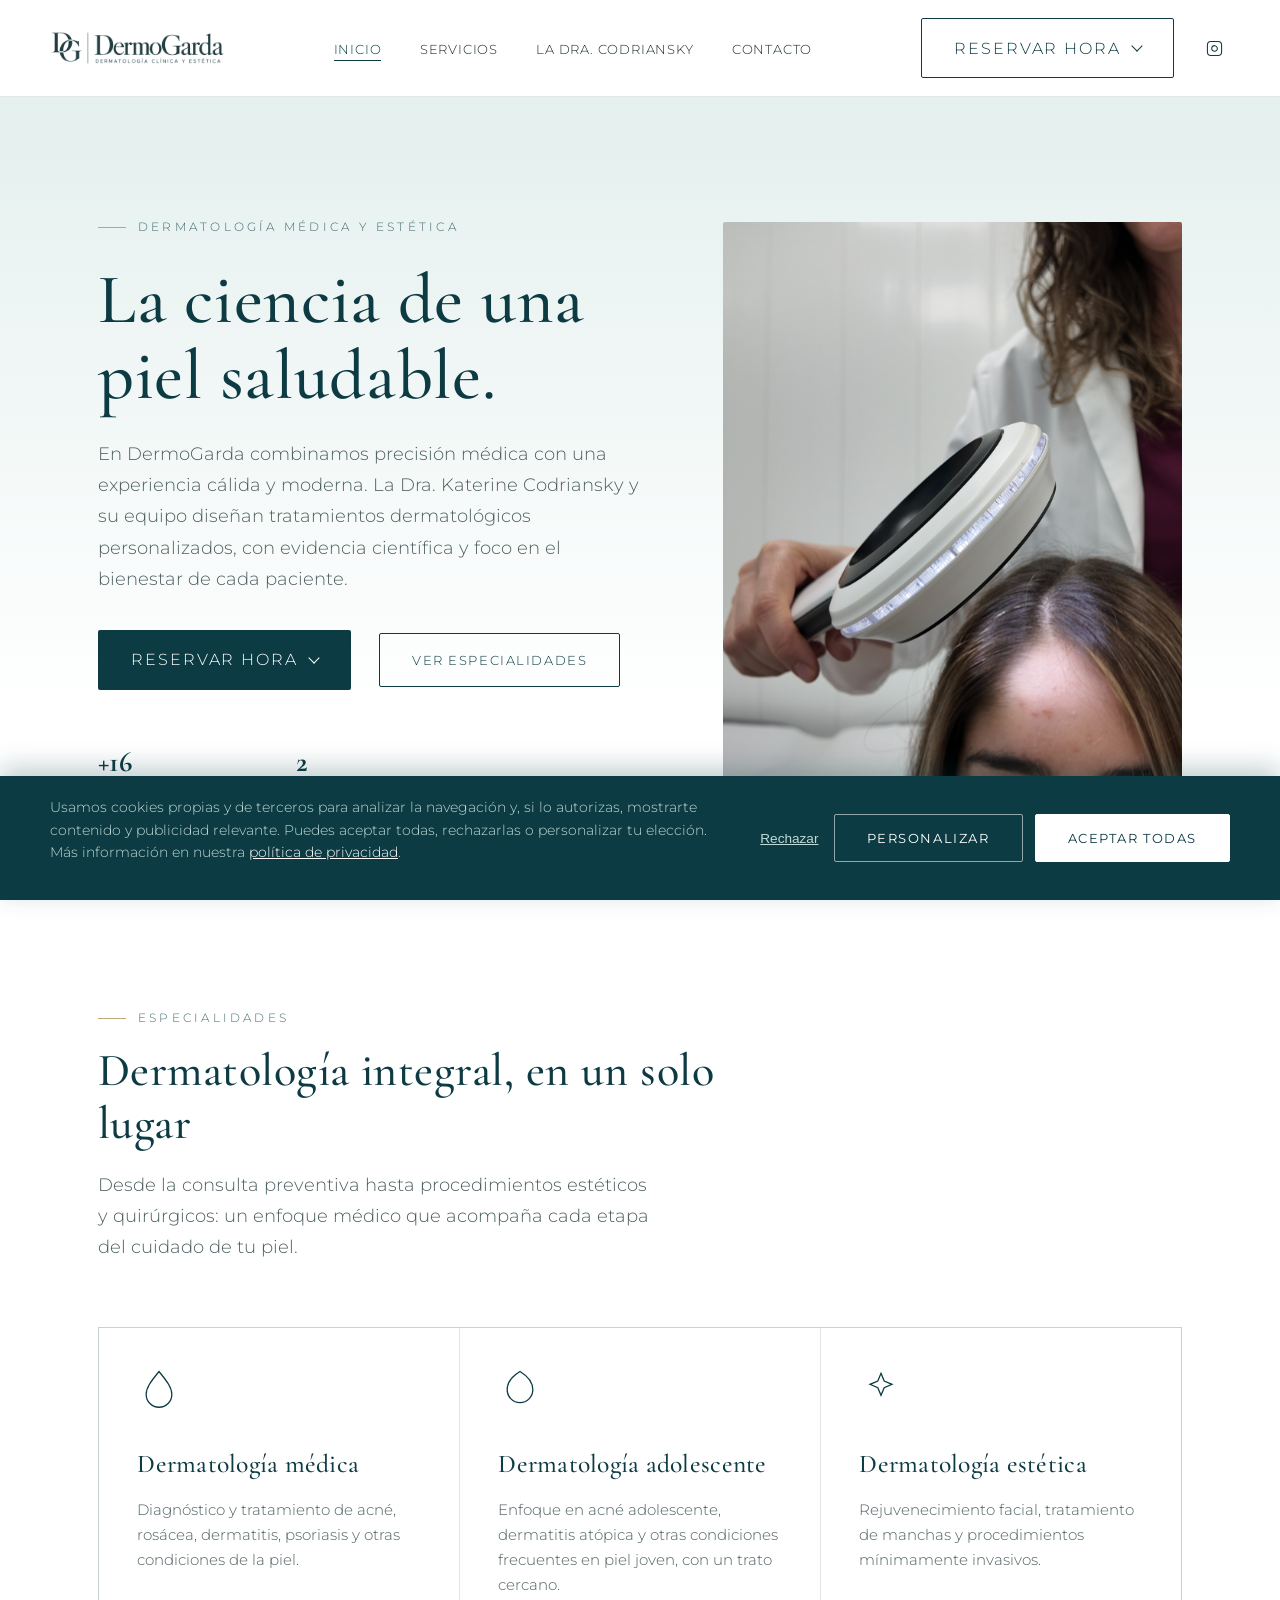
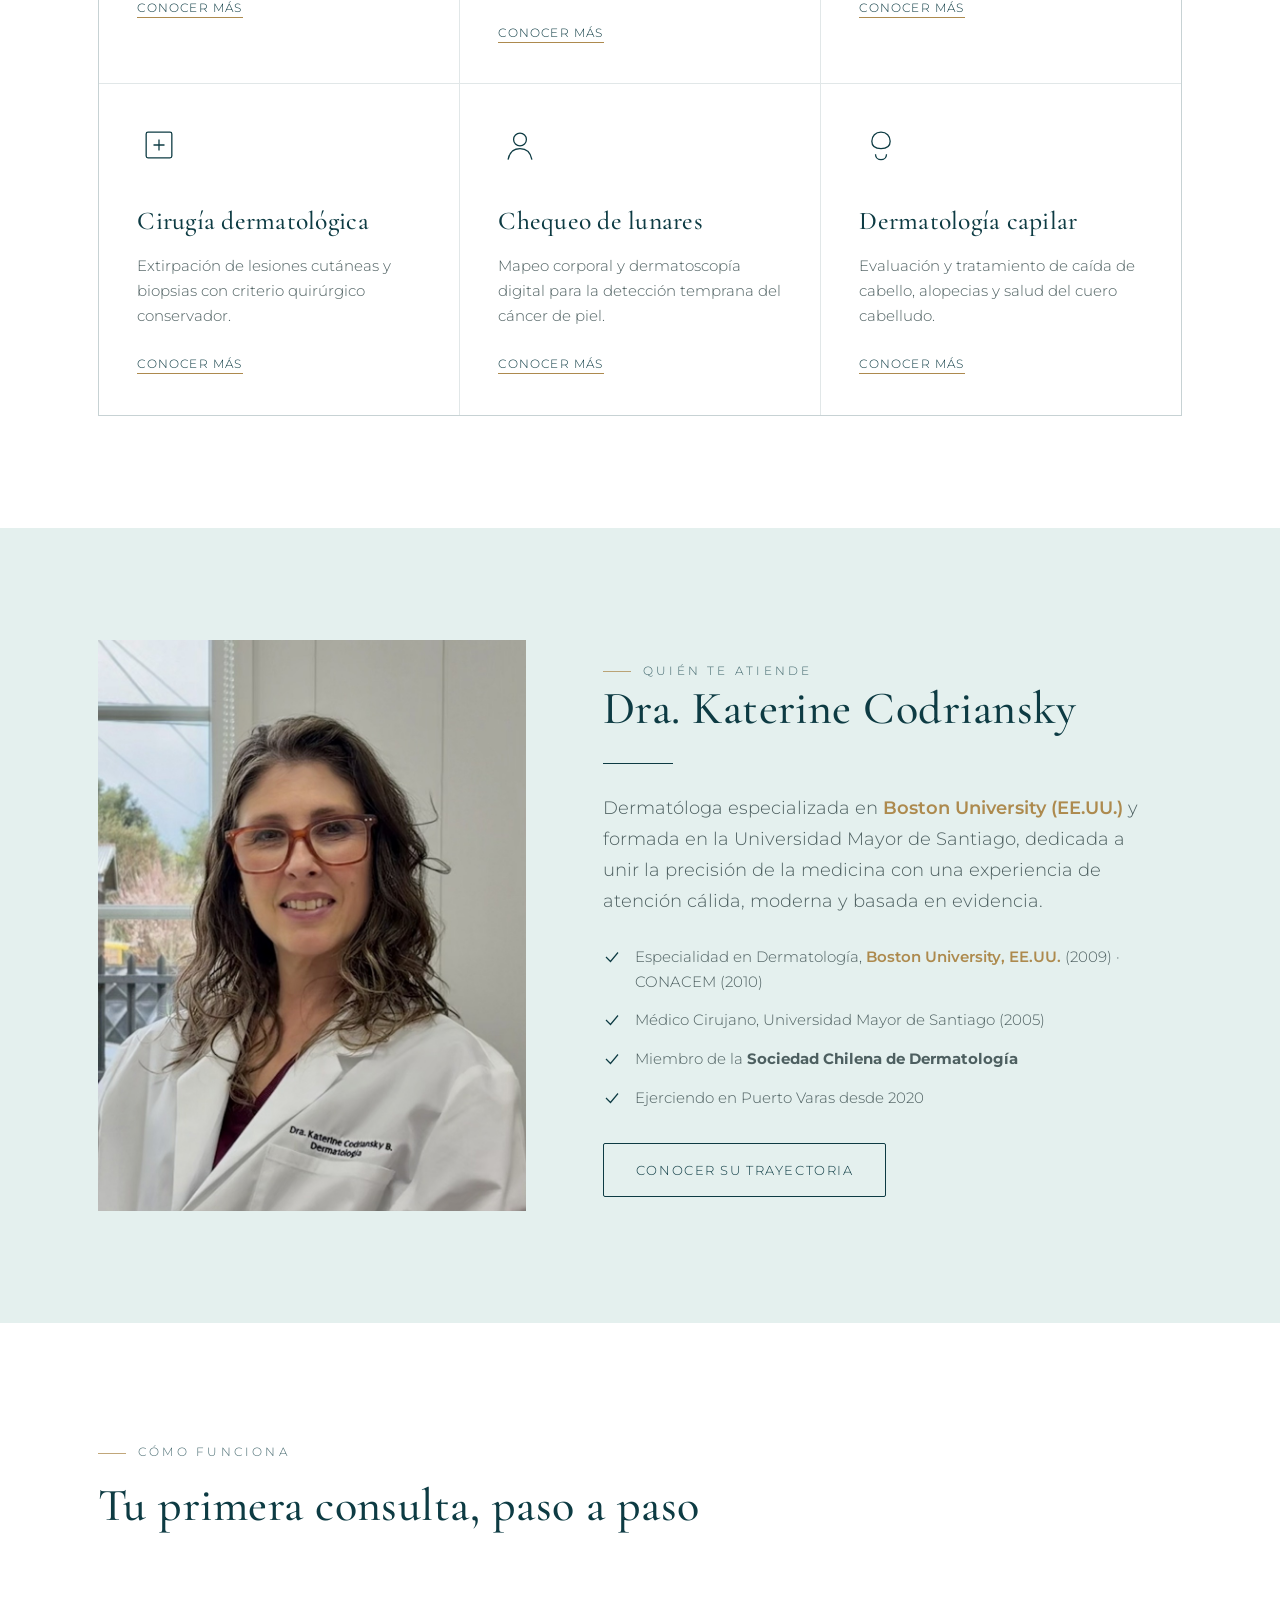
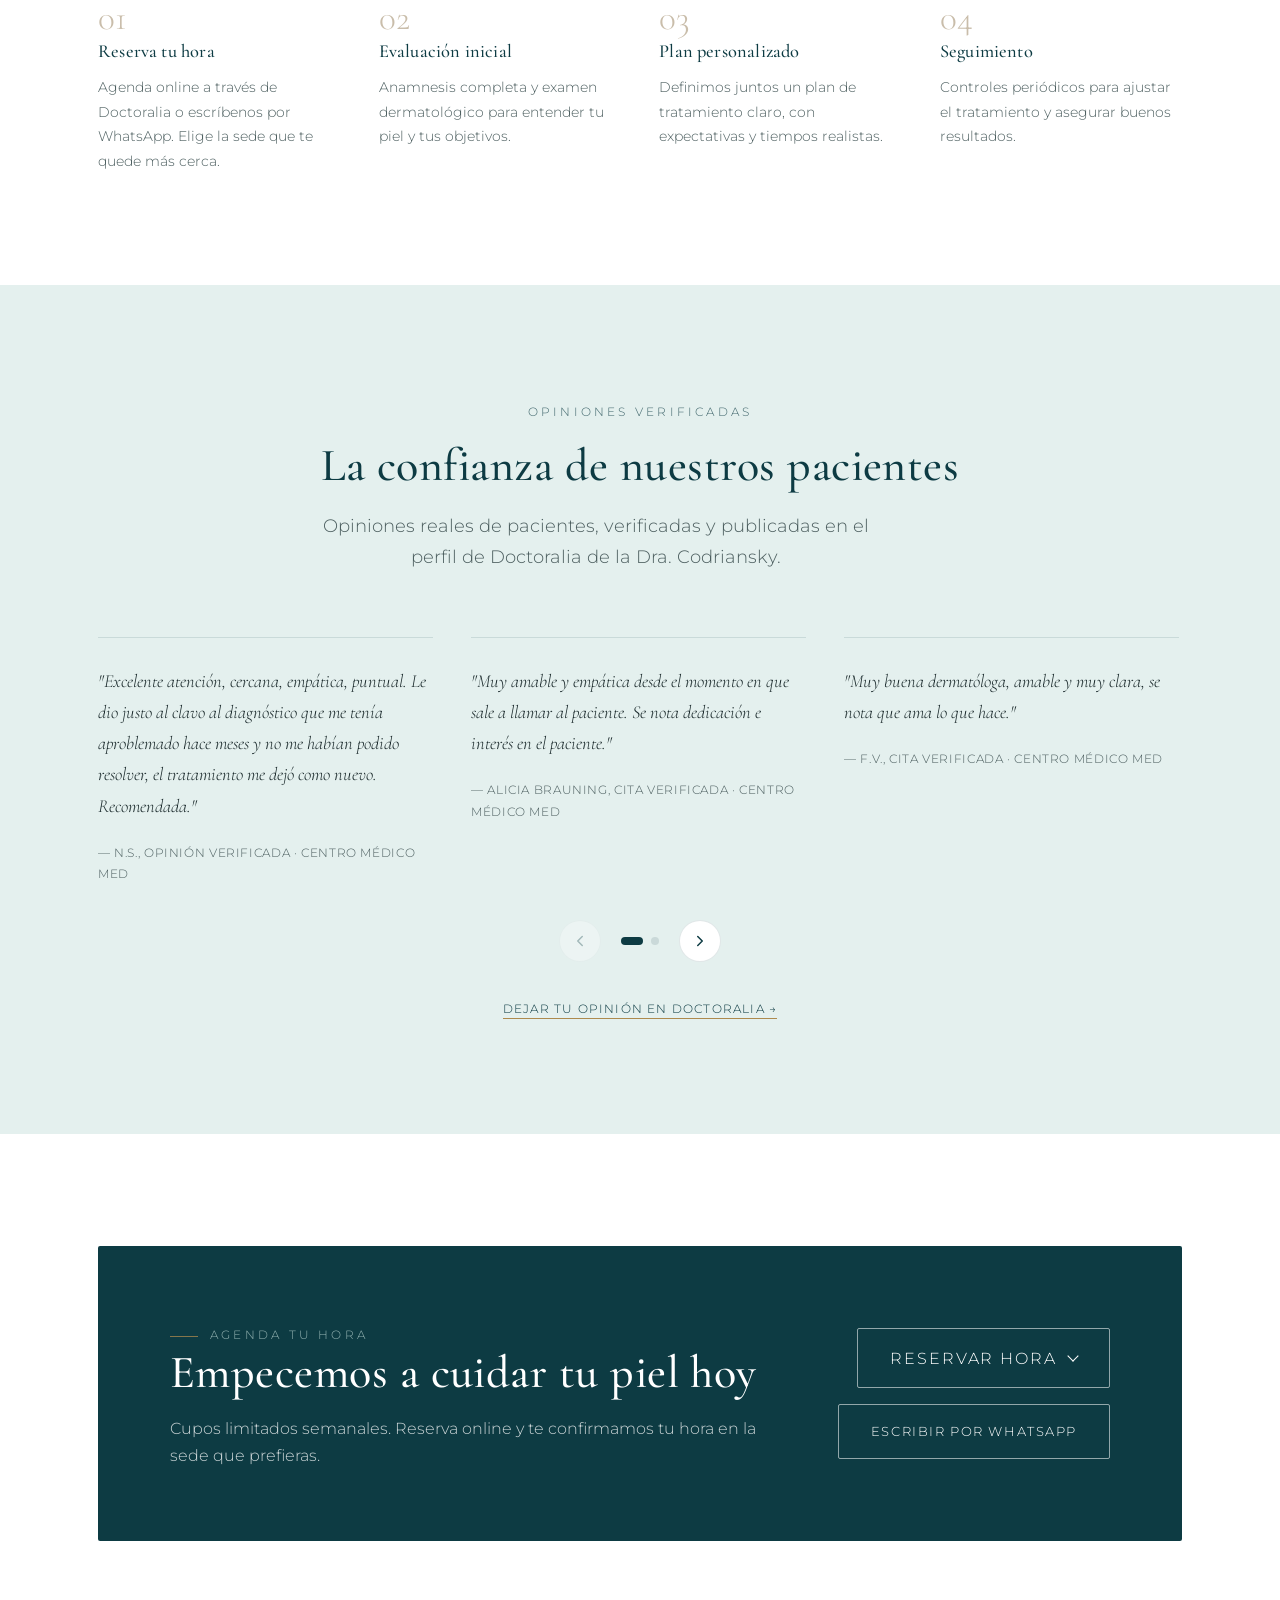
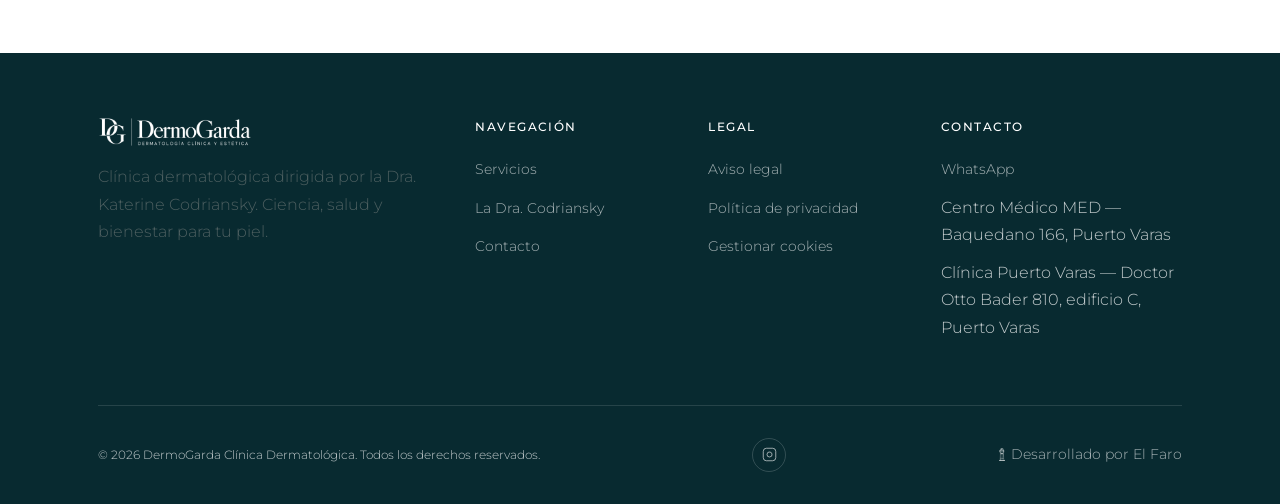
==== commit 791e3e3d: "Footer: dejar solo Instagram en redes (index)" ====
--- a/index.html
+++ b/index.html
@@ -56,7 +56,7 @@
   "description": "Clínica dermatológica dirigida por la Dra. Katerine Codriansky, especializada en dermatología médica, estética y quirúrgica en Puerto Varas, Chile.",
   "medicalSpecialty": "Dermatology",
   "priceRange": "$$",
-  "telephone": ["+56224756060", "+56996476467"],
+  "telephone": ["+56224756060", "+56969046811"],
   "address": [
     {
       "@type": "PostalAddress",
@@ -80,13 +80,13 @@
   "sameAs": [
     "https://www.doctoralia.cl/perfil/katerine-codriansky",
     "https://www.linkedin.com/in/katerine-codriansky-0890267b/",
-    "https://wa.me/56996476467"
+    "https://wa.me/56969046811"
   ],
   "contactPoint": {
     "@type": "ContactPoint",
     "contactType": "customer service",
-    "telephone": "+56996476467",
-    "url": "https://wa.me/56996476467",
+    "telephone": "+56969046811",
+    "url": "https://wa.me/56969046811",
     "areaServed": "CL",
     "availableLanguage": "Spanish"
   },
@@ -204,7 +204,7 @@
           </div>
           <div class="reserva-menu-grupo">
             <span class="reserva-menu-titulo">Centro Médico MED</span>
-            <a href="https://wa.me/56996476467" target="_blank" rel="noopener" role="menuitem">WhatsApp</a>
+            <a href="https://wa.me/56969046811" target="_blank" rel="noopener" role="menuitem">WhatsApp</a>
             <a href="https://www.doctoralia.cl/perfil/katerine-codriansky?saasonly=true" target="_blank" rel="noopener" role="menuitem">Doctoralia</a>
           </div>
         </div>
@@ -241,7 +241,7 @@
               </div>
               <div class="reserva-menu-grupo">
                 <span class="reserva-menu-titulo">Centro Médico MED</span>
-                <a href="https://wa.me/56996476467" target="_blank" rel="noopener" role="menuitem">WhatsApp</a>
+                <a href="https://wa.me/56969046811" target="_blank" rel="noopener" role="menuitem">WhatsApp</a>
                 <a href="https://www.doctoralia.cl/perfil/katerine-codriansky?saasonly=true" target="_blank" rel="noopener" role="menuitem">Doctoralia</a>
               </div>
             </div>
@@ -444,12 +444,12 @@
               </div>
               <div class="reserva-menu-grupo">
                 <span class="reserva-menu-titulo">Centro Médico MED</span>
-                <a href="https://wa.me/56996476467" target="_blank" rel="noopener" role="menuitem">WhatsApp</a>
+                <a href="https://wa.me/56969046811" target="_blank" rel="noopener" role="menuitem">WhatsApp</a>
                 <a href="https://www.doctoralia.cl/perfil/katerine-codriansky?saasonly=true" target="_blank" rel="noopener" role="menuitem">Doctoralia</a>
               </div>
             </div>
           </div>
-          <a href="https://wa.me/56996476467" target="_blank" rel="noopener" class="btn btn-sobre-oscuro" data-evento-reserva="cta_whatsapp">Escribir por WhatsApp</a>
+          <a href="https://wa.me/56969046811" target="_blank" rel="noopener" class="btn btn-sobre-oscuro" data-evento-reserva="cta_whatsapp">Escribir por WhatsApp</a>
         </div>
       </div>
     </div>
@@ -485,7 +485,7 @@
       <div>
         <h4>Contacto</h4>
         <ul>
-          <li><a href="https://wa.me/56996476467" target="_blank" rel="noopener">WhatsApp</a></li>
+          <li><a href="https://wa.me/56969046811" target="_blank" rel="noopener">WhatsApp</a></li>
           <li>Centro Médico MED — Baquedano 166, Puerto Varas</li>
           <li>Clínica Puerto Varas — Doctor Otto Bader 810, edificio C, Puerto Varas</li>
         </ul>
@@ -494,7 +494,6 @@
     <div class="pie-bottom">
       <span>© <span data-anio>2026</span> DermoGarda Clínica Dermatológica. Todos los derechos reservados.</span>
       <div class="pie-social">
-        <a href="https://www.doctoralia.cl/perfil/katerine-codriansky?saasonly=true" aria-label="Perfil en Doctoralia" target="_blank" rel="noopener"><svg viewBox="0 0 24 24" fill="none" stroke="currentColor" stroke-width="1.5"><rect x="3" y="3" width="18" height="18" rx="5"/><circle cx="12" cy="12" r="4"/></svg></a>
         <a href="https://www.instagram.com/dermogarda/" target="_blank" rel="noopener" aria-label="Instagram de DermoGarda"><svg viewBox="0 0 24 24" fill="none" stroke="currentColor" stroke-width="1.5"><rect x="2" y="2" width="20" height="20" rx="5"/><path d="M16 11.37A4 4 0 1 1 12.63 8 4 4 0 0 1 16 11.37Z"/><line x1="17.5" y1="6.5" x2="17.5" y2="6.5"/></svg></a>
       </div>
       <a href="https://elfaro-pv.com" target="_blank" rel="noopener" class="pie-creditos"><img src="/assets/img/icono-elfaro.png" alt="" class="pie-creditos-icono" />Desarrollado por El Faro</a>
@@ -502,7 +501,7 @@
   </div>
 </footer>
 
-<a class="whatsapp-flotante" href="https://wa.me/56996476467" target="_blank" rel="noopener" aria-label="Escríbenos por WhatsApp" data-evento-reserva="whatsapp_flotante">
+<a class="whatsapp-flotante" href="https://wa.me/56969046811" target="_blank" rel="noopener" aria-label="Escríbenos por WhatsApp" data-evento-reserva="whatsapp_flotante">
   <svg viewBox="0 0 24 24" fill="currentColor"><path d="M12 2a10 10 0 0 0-8.6 15L2 22l5.2-1.4A10 10 0 1 0 12 2Zm0 18a8 8 0 0 1-4.1-1.1l-.3-.2-3 .8.8-2.9-.2-.3A8 8 0 1 1 12 20Zm4.4-5.9c-.2-.1-1.4-.7-1.6-.8-.2-.1-.4-.1-.5.1-.2.2-.6.8-.8 1-.1.1-.3.2-.5.1-.7-.3-1.4-.8-2-1.4-.5-.5-1-1.1-1.4-1.7-.1-.2 0-.4.1-.5.1-.1.2-.3.4-.4.1-.1.2-.3.2-.4.1-.1 0-.3 0-.4-.1-.1-.5-1.3-.7-1.8-.2-.4-.4-.4-.5-.4h-.5c-.2 0-.4.1-.6.3-.9.9-1 2.1-.4 3.2.6 1.1 1.5 2.3 2.7 3.3 1.4 1.2 2.6 1.8 3.5 2.1.8.3 1.5.2 2.1-.1.6-.3 1.1-1 1.2-1.4.1-.4.1-.8 0-.9-.1-.1-.3-.1-.5-.2Z"/></svg>
 </a>
 
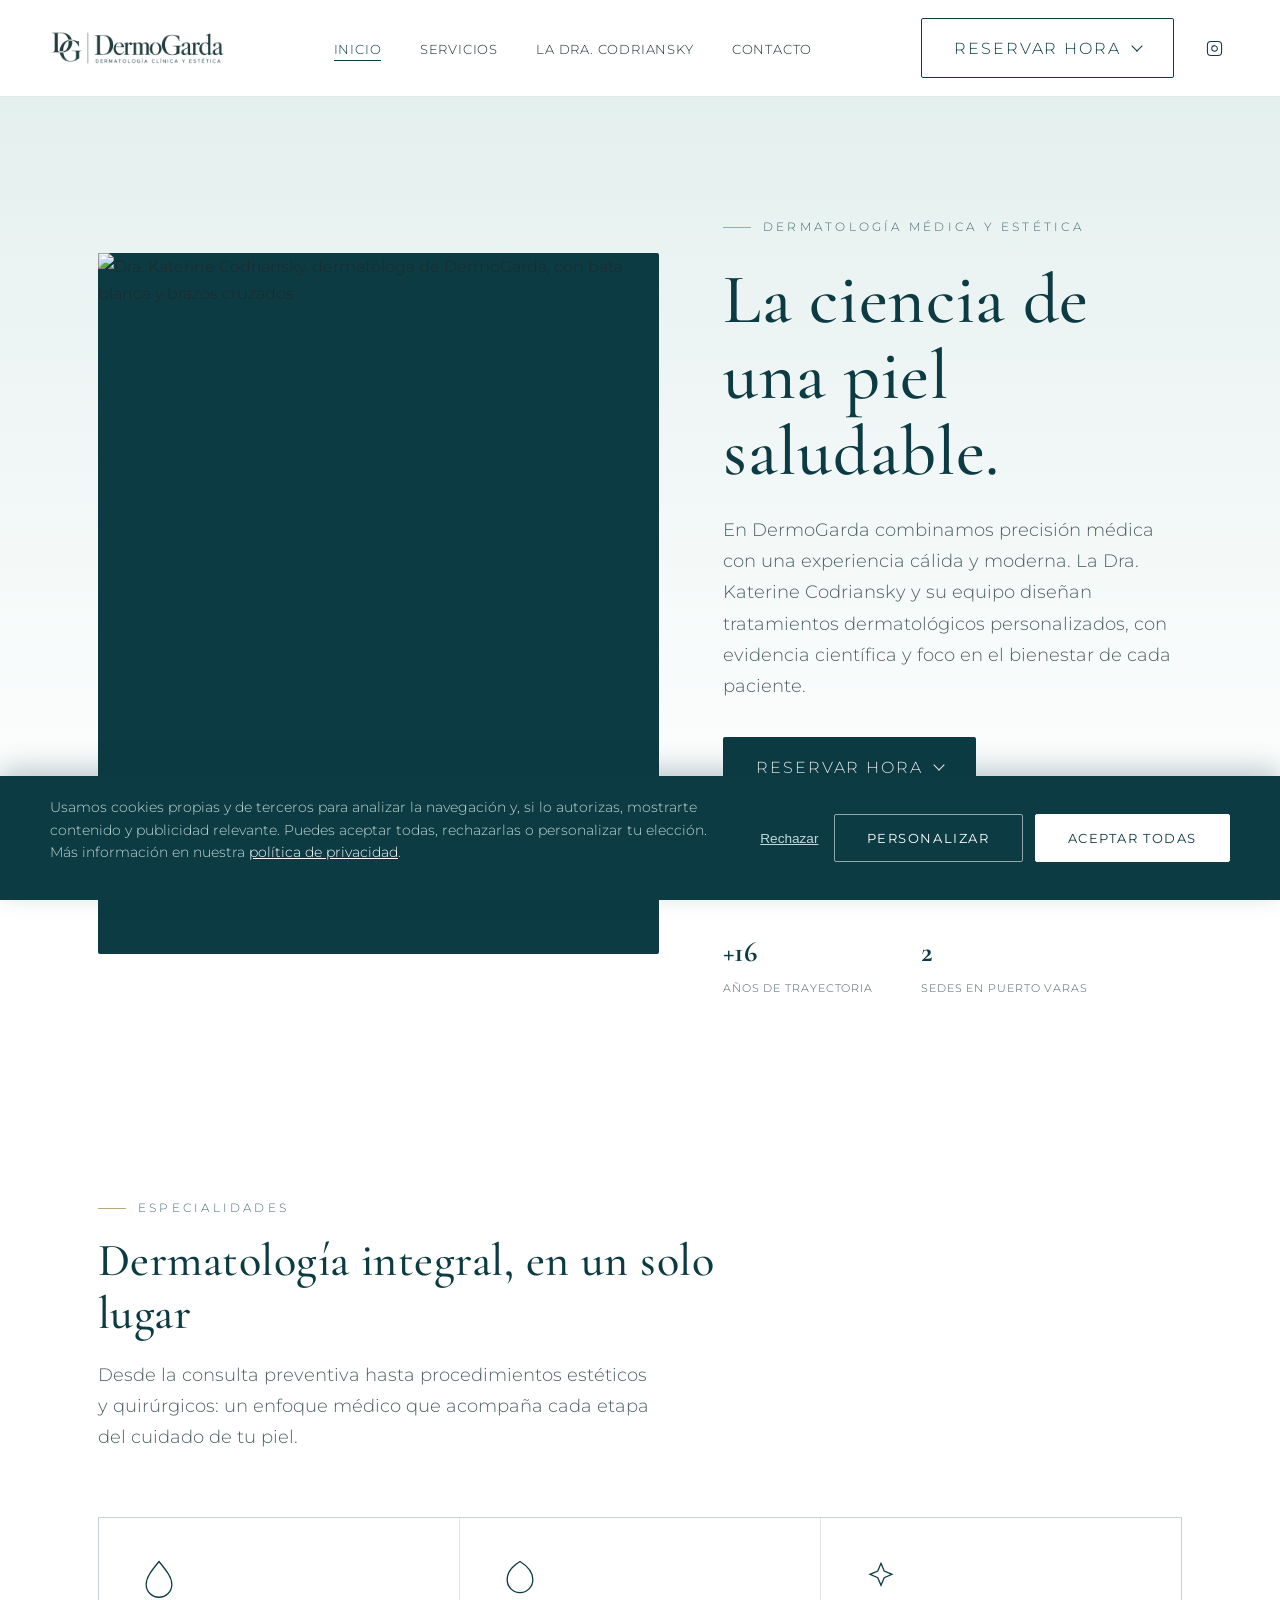
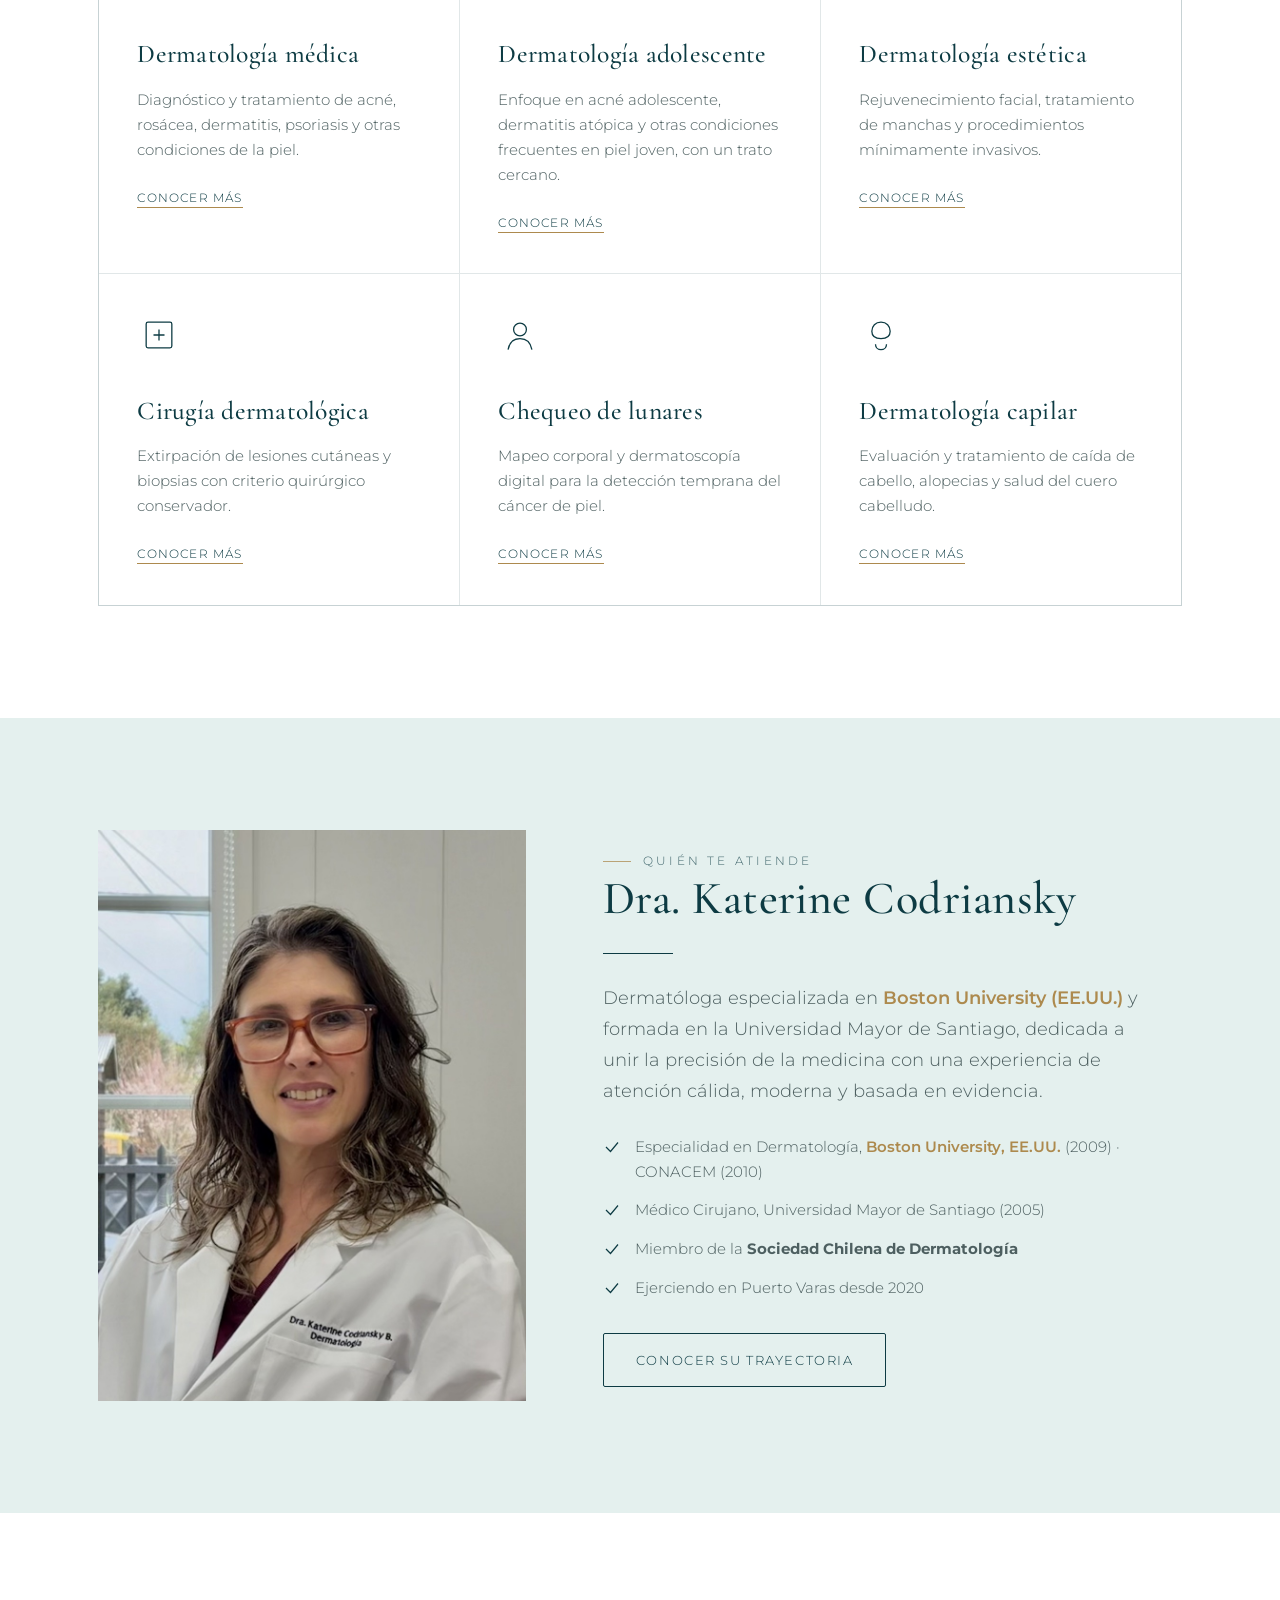
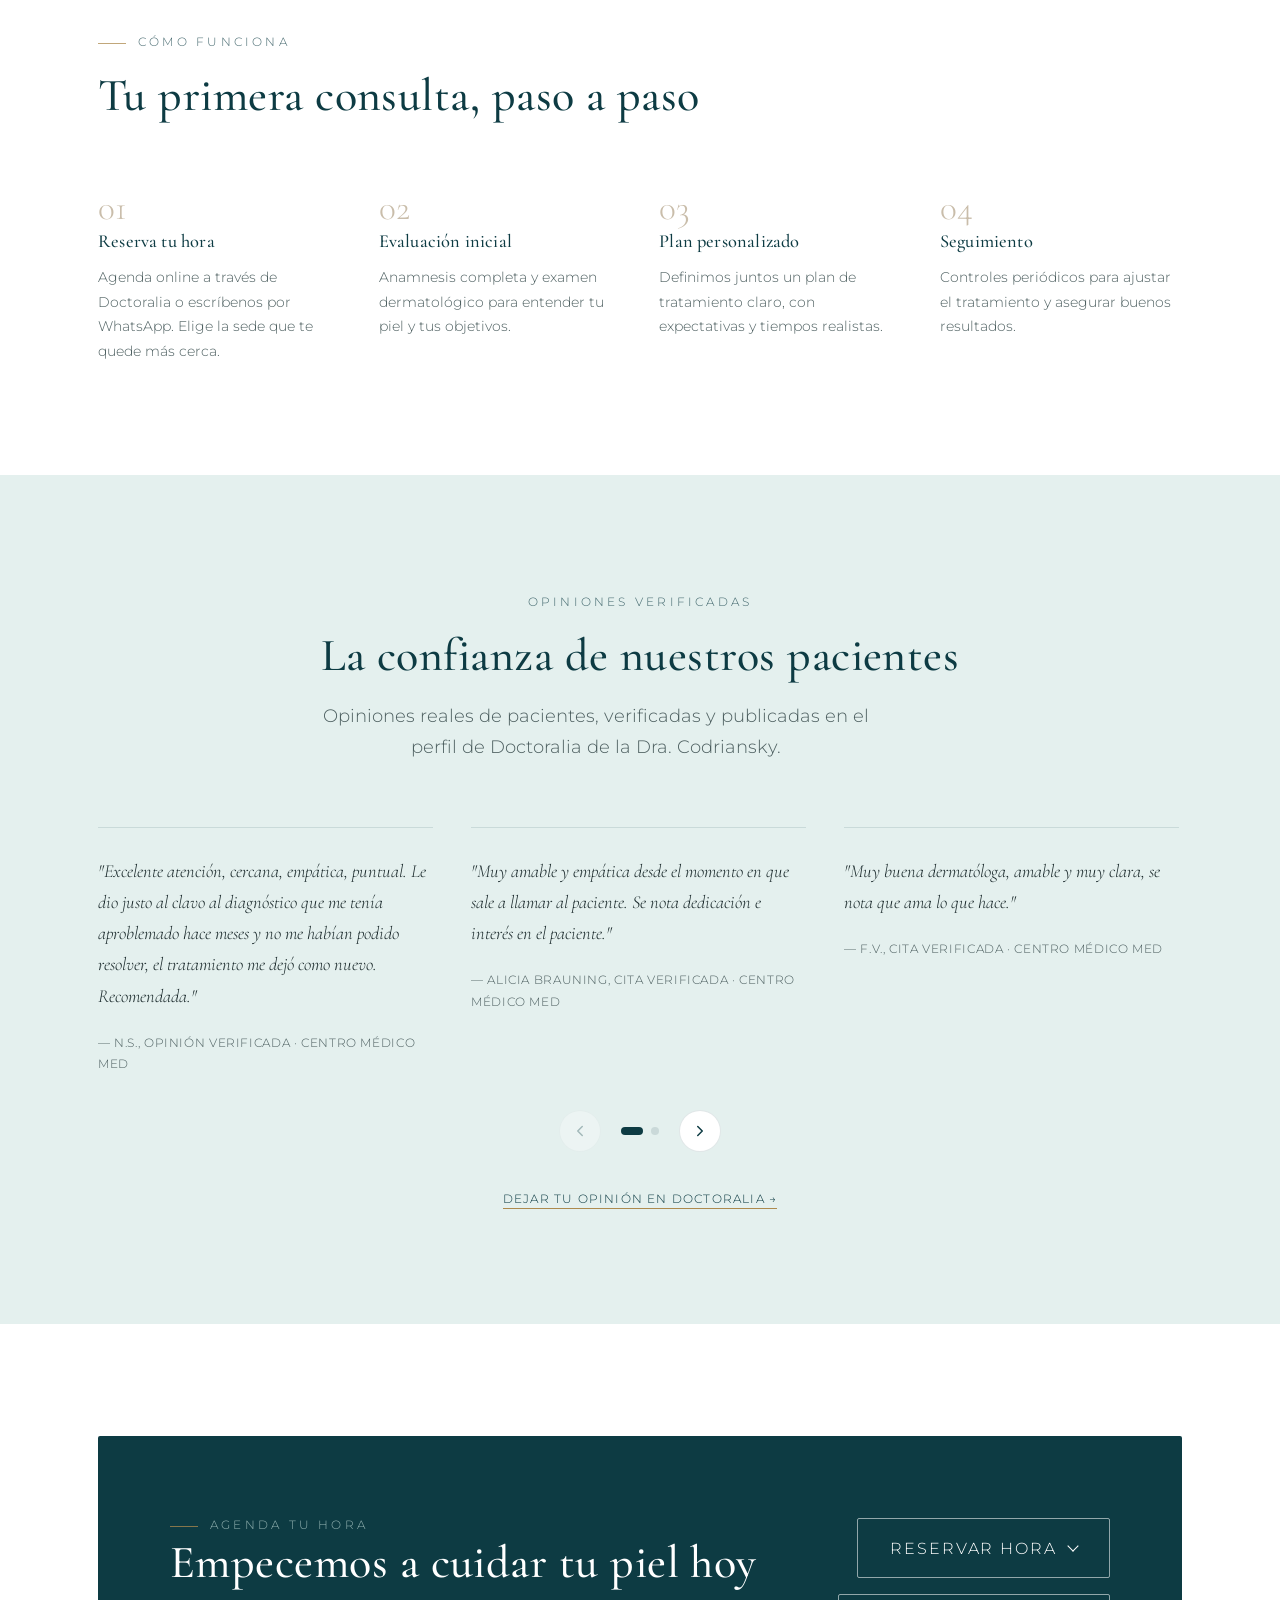
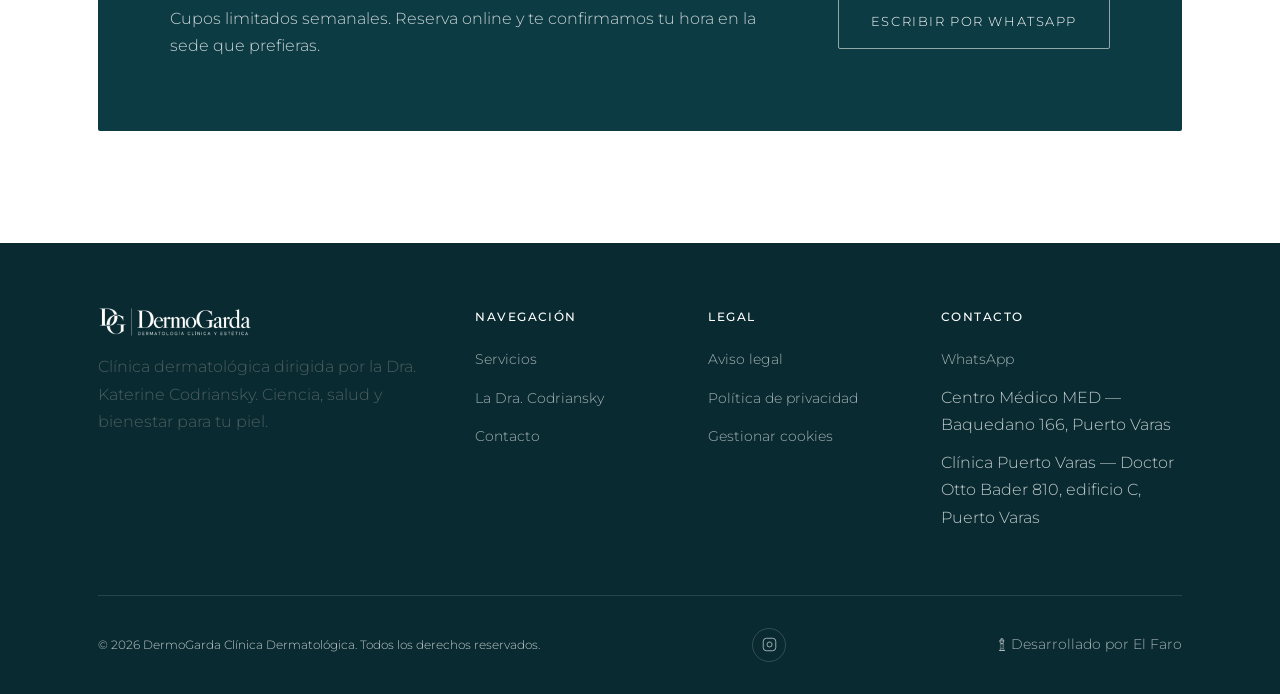
==== commit 40ac0c55: "Hero: foto de la doctora a la izquierda" ====
--- a/index.html
+++ b/index.html
@@ -222,6 +222,10 @@
   <!-- HERO -->
   <section class="hero">
     <div class="contenedor hero-grid">
+      <div class="hero-visual" data-reveal>
+        <img src="/assets/img/hero-doctora.png" alt="Dra. Katerine Codriansky, dermatóloga de DermoGarda, con bata blanca y brazos cruzados" loading="eager" />
+      </div>
+
       <div class="hero-copy" data-reveal>
         <span class="kicker">Dermatología médica y estética</span>
         <h1>La ciencia de una piel saludable.</h1>
@@ -254,10 +258,6 @@
           <div class="hero-confianza-item"><strong>2</strong><span>Sedes en Puerto Varas</span></div>
         </div>
       </div>
-
-      <div class="hero-visual" data-reveal>
-        <img src="/assets/img/hero-consulta.jpg" alt="Dra. Katerine Codriansky realizando una evaluación capilar con tricoscopio en DermoGarda" loading="eager" />
-      </div>
     </div>
   </section>
 
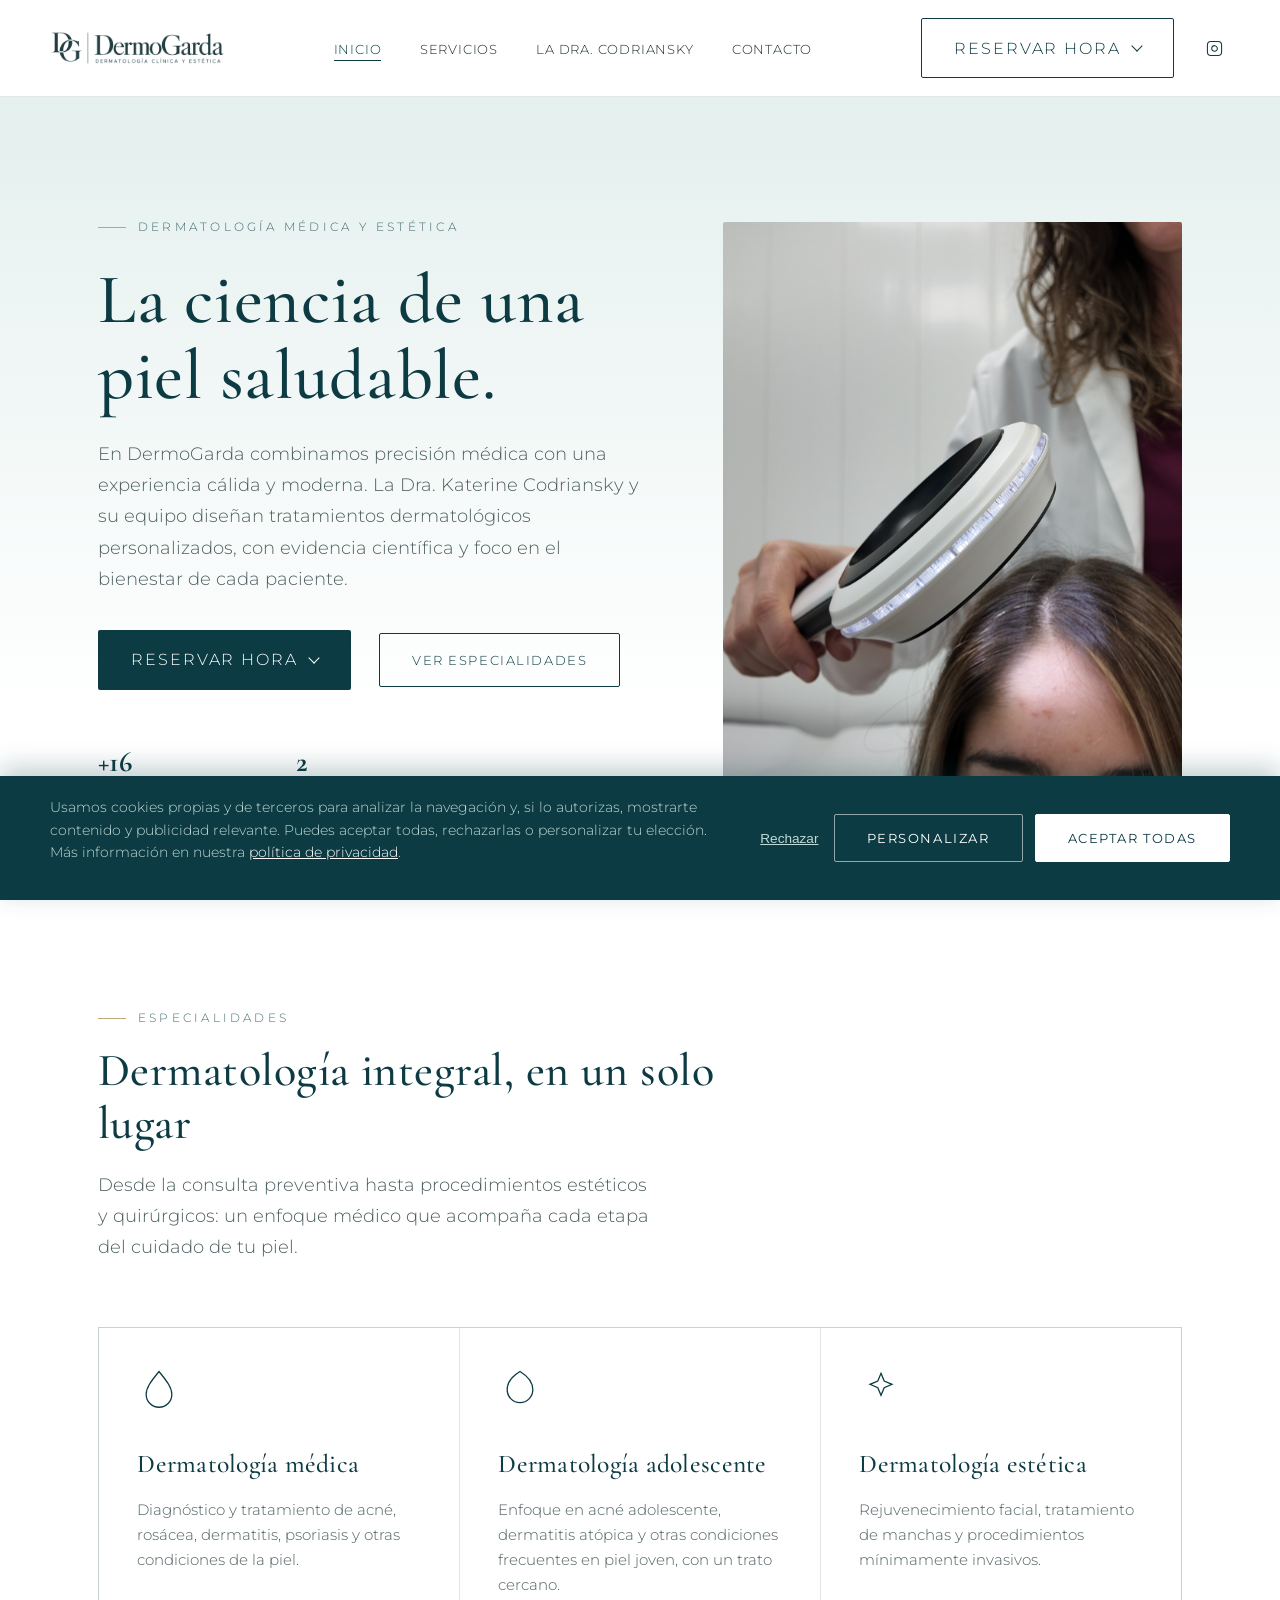
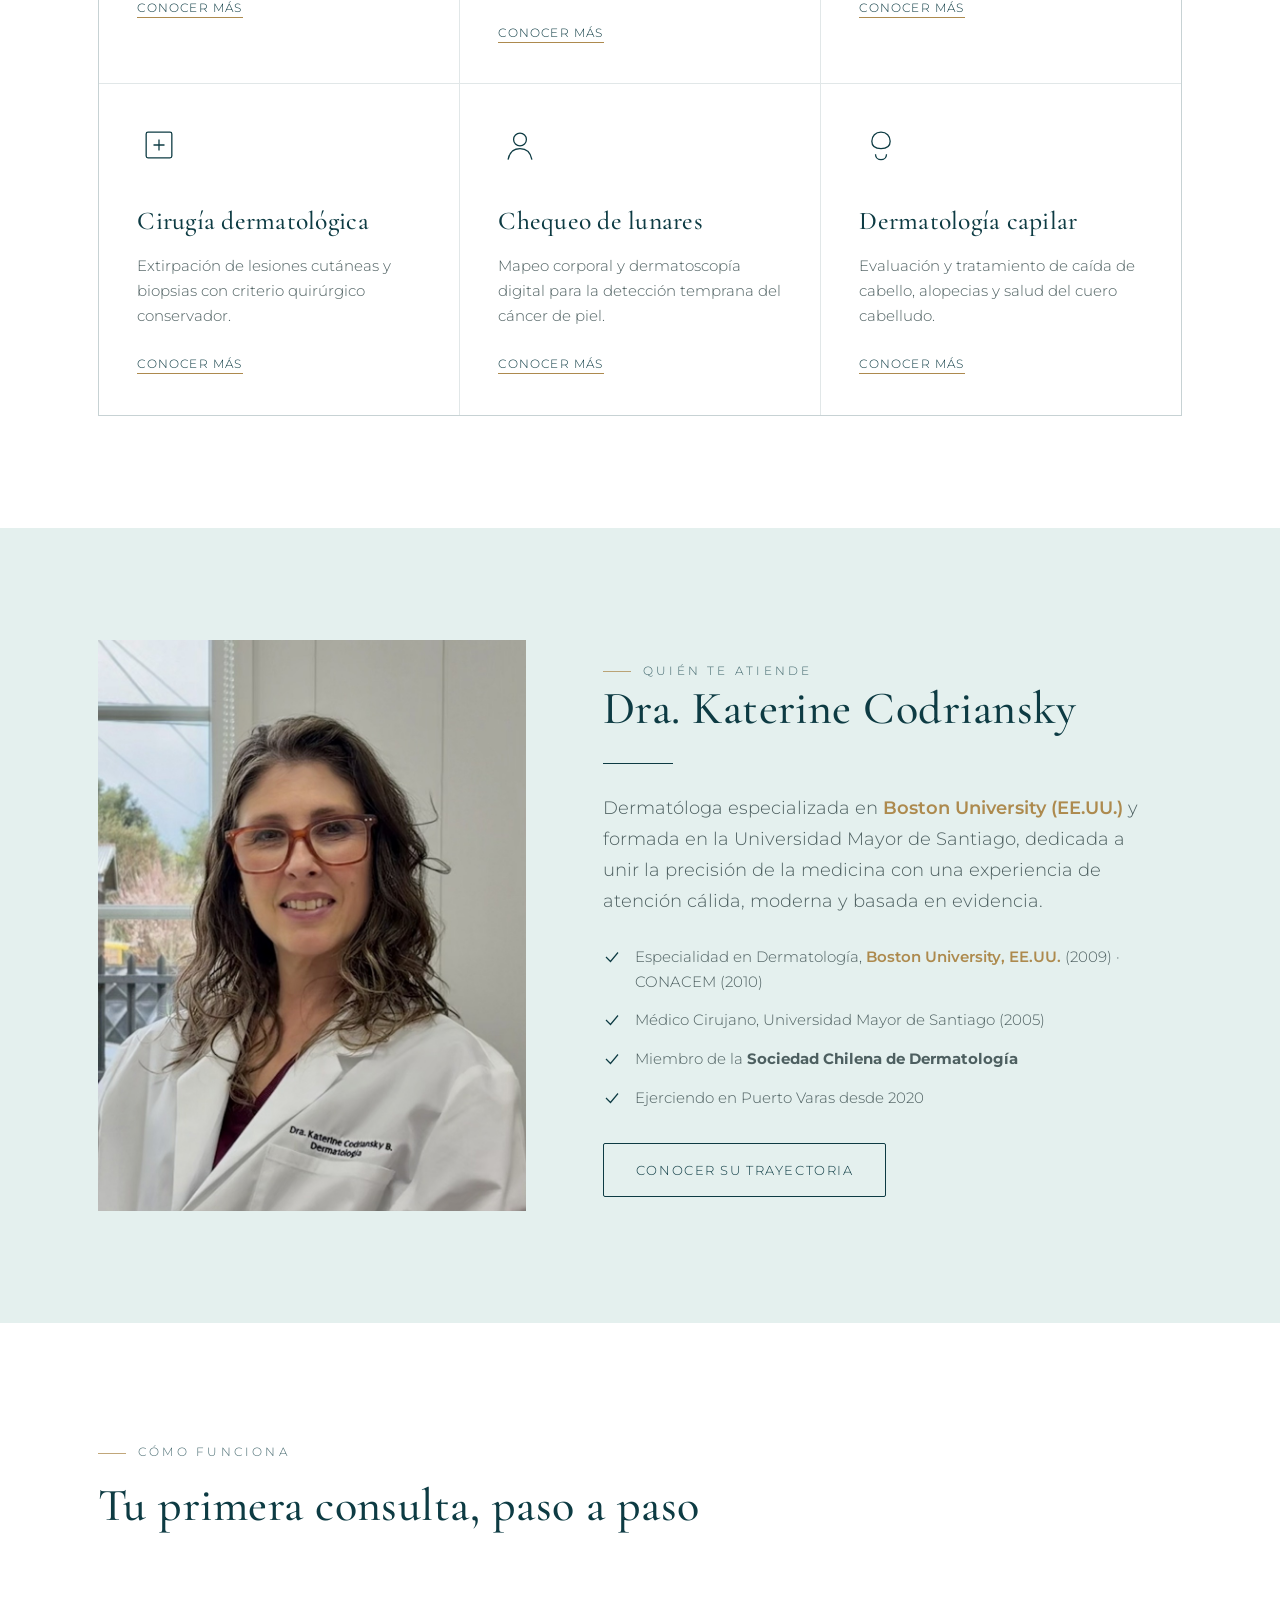
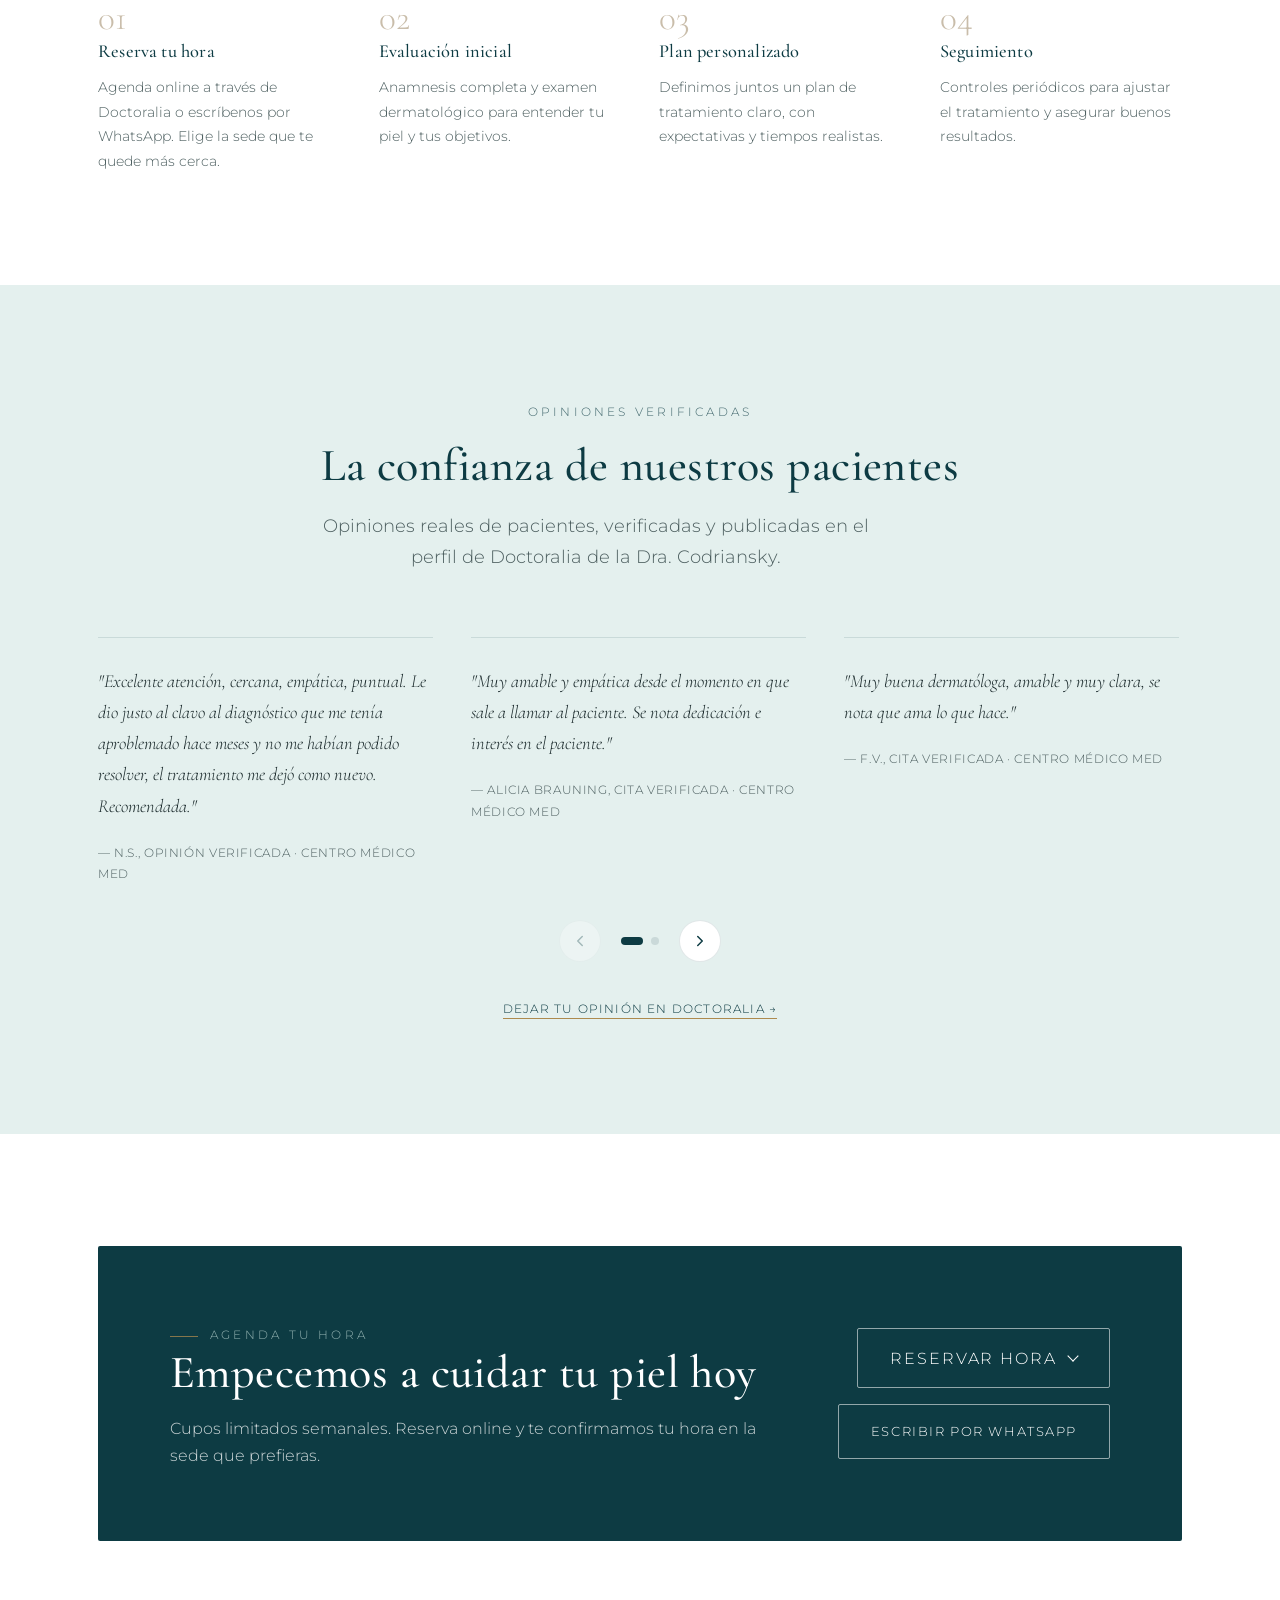
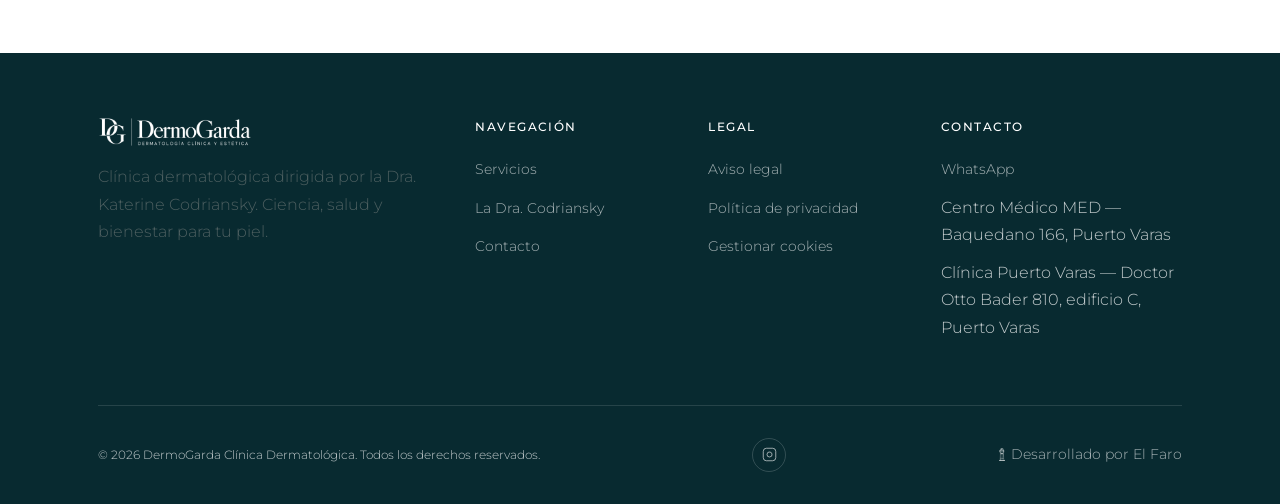
==== commit 3f3db3ef: "Hero: volver al diseño original (html)" ====
--- a/index.html
+++ b/index.html
@@ -222,10 +222,6 @@
   <!-- HERO -->
   <section class="hero">
     <div class="contenedor hero-grid">
-      <div class="hero-visual" data-reveal>
-        <img src="/assets/img/hero-doctora.png" alt="Dra. Katerine Codriansky, dermatóloga de DermoGarda, con bata blanca y brazos cruzados" loading="eager" />
-      </div>
-
       <div class="hero-copy" data-reveal>
         <span class="kicker">Dermatología médica y estética</span>
         <h1>La ciencia de una piel saludable.</h1>
@@ -258,6 +254,10 @@
           <div class="hero-confianza-item"><strong>2</strong><span>Sedes en Puerto Varas</span></div>
         </div>
       </div>
+
+      <div class="hero-visual" data-reveal>
+        <img src="/assets/img/hero-consulta.jpg" alt="Dra. Katerine Codriansky realizando una evaluación capilar con tricoscopio en DermoGarda" loading="eager" />
+      </div>
     </div>
   </section>
 
